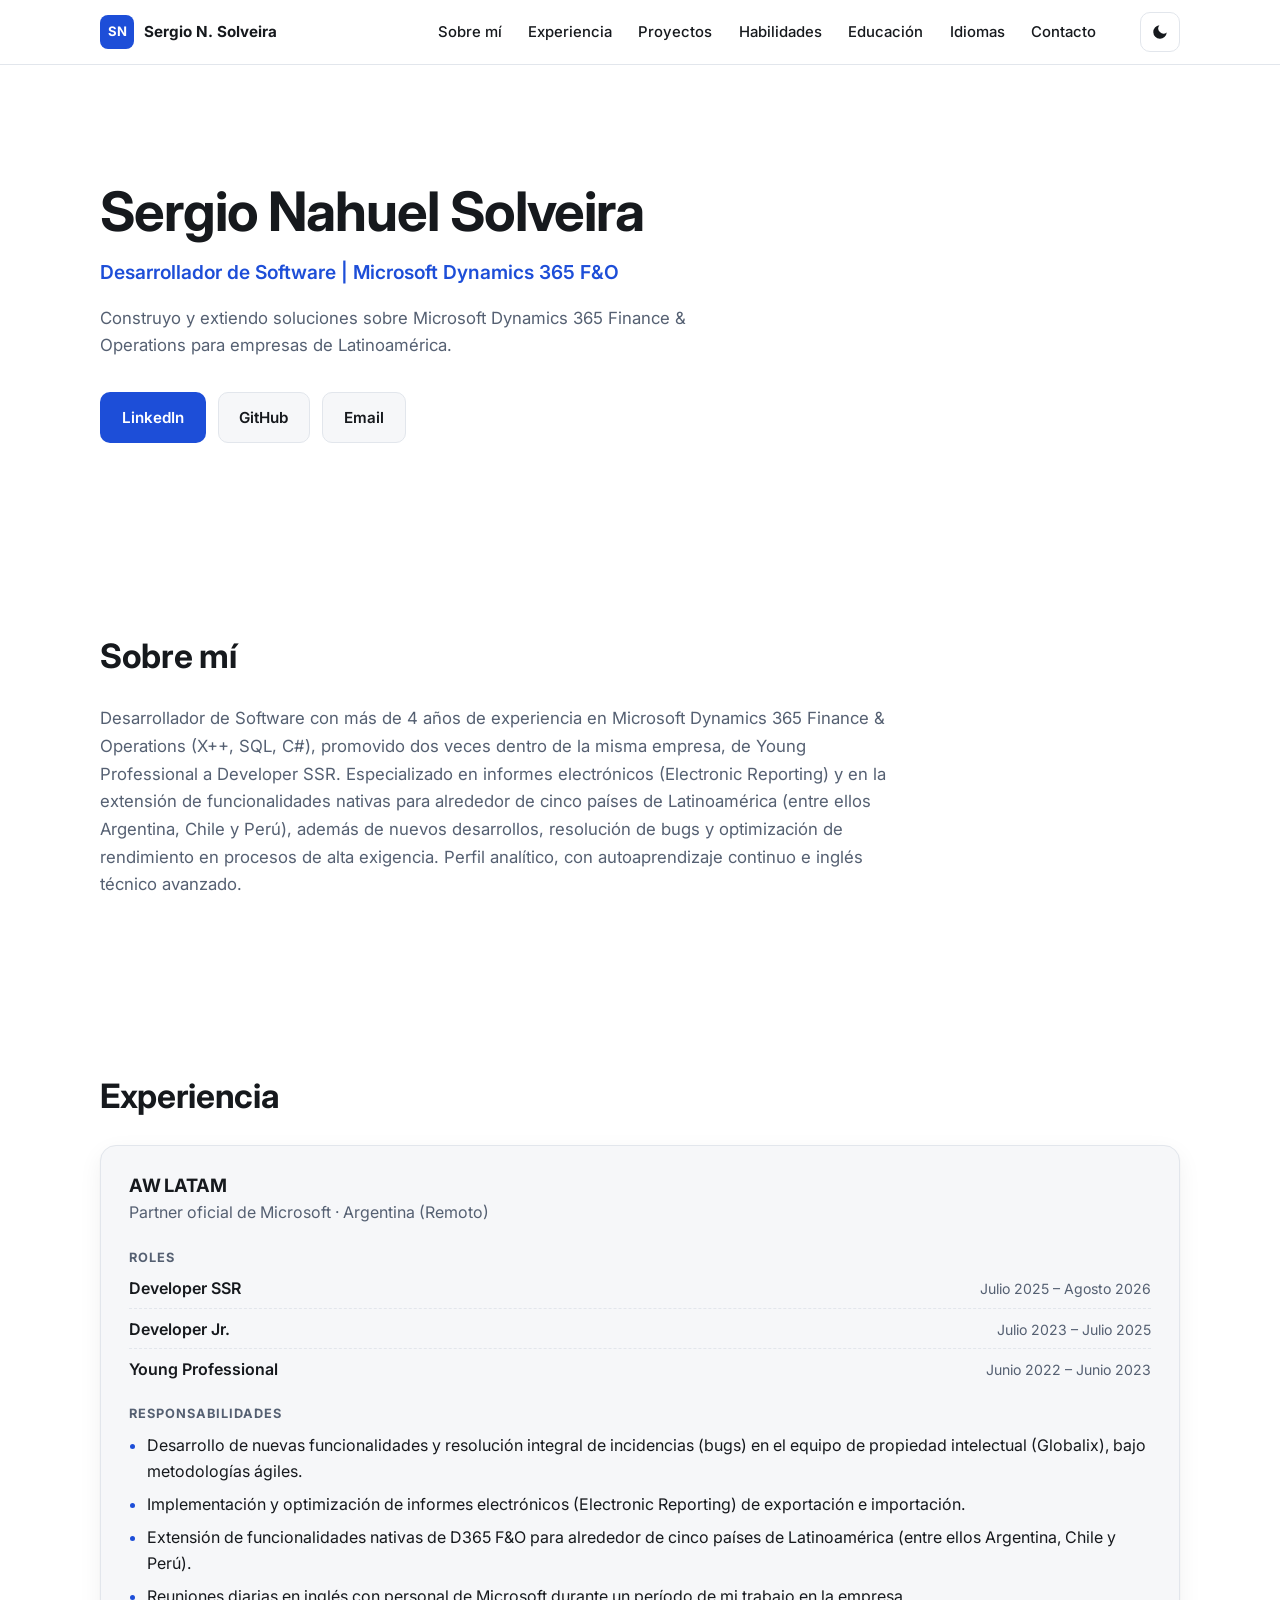
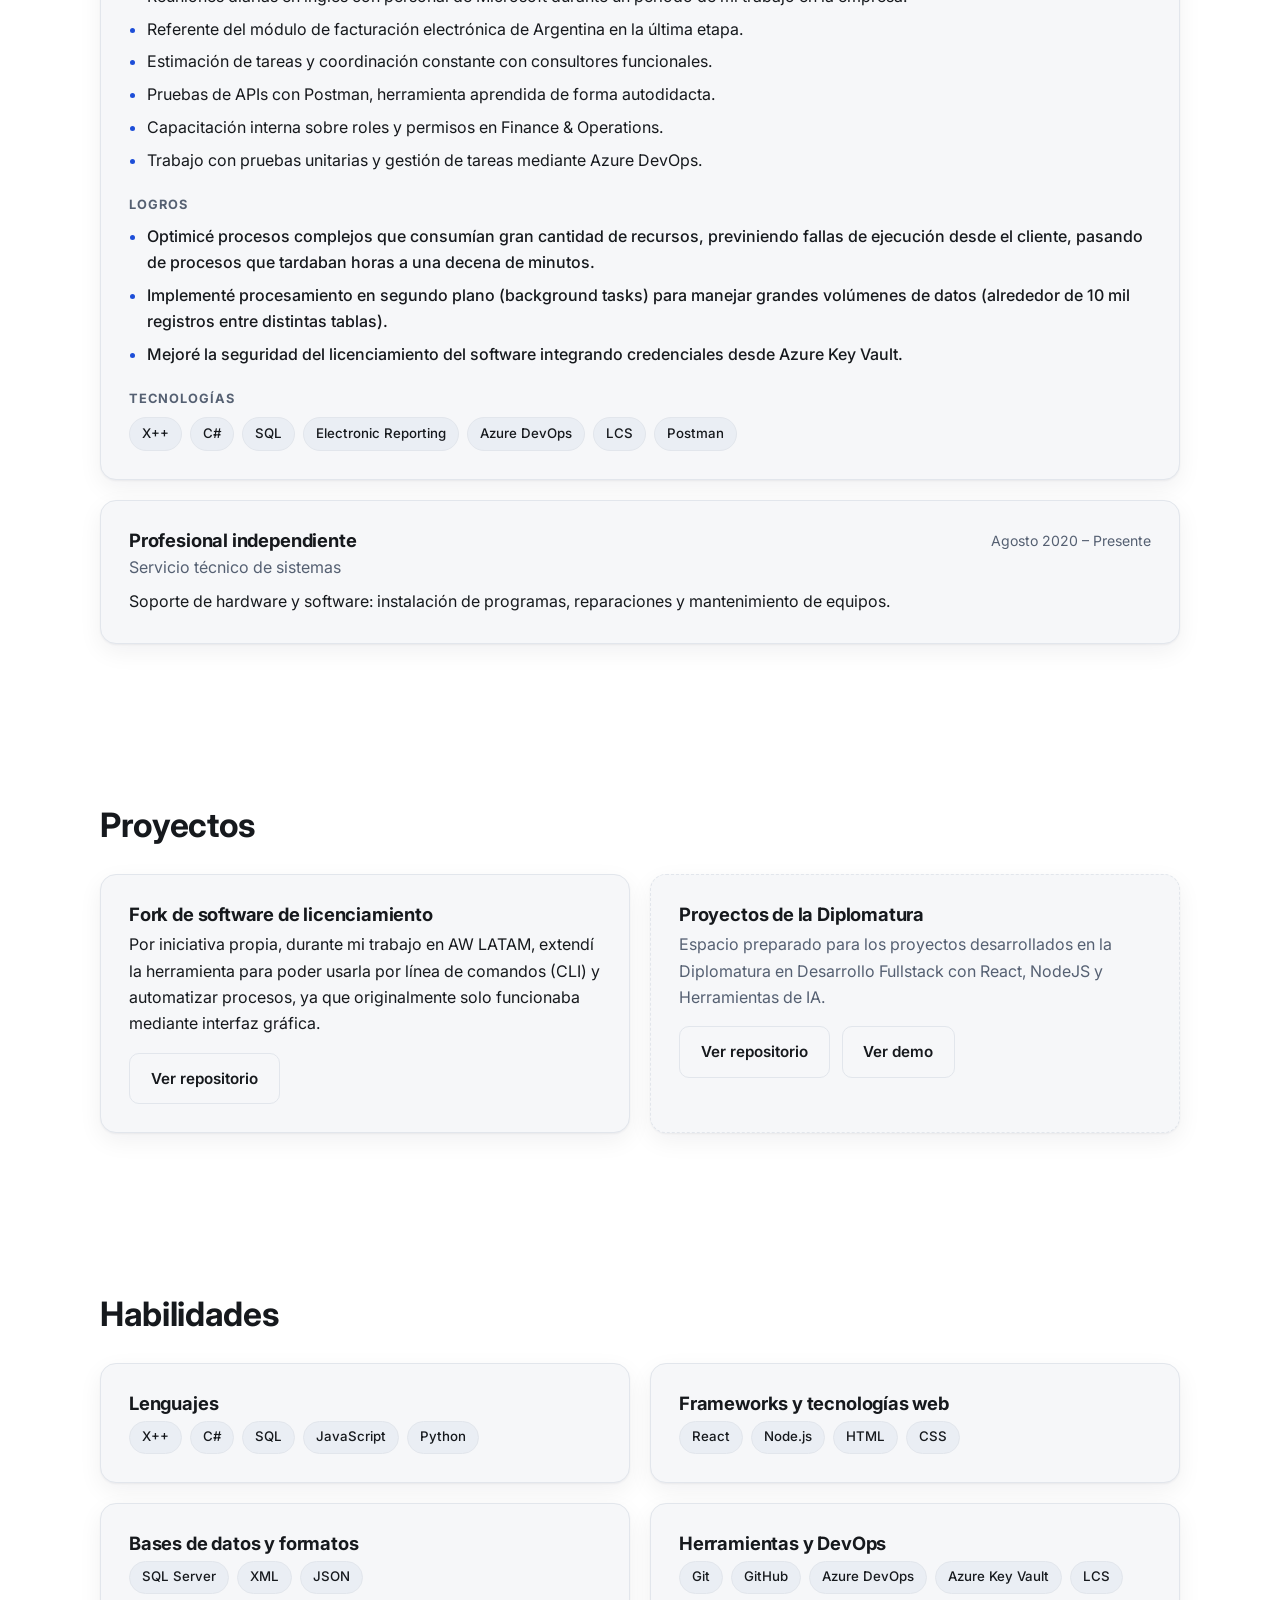
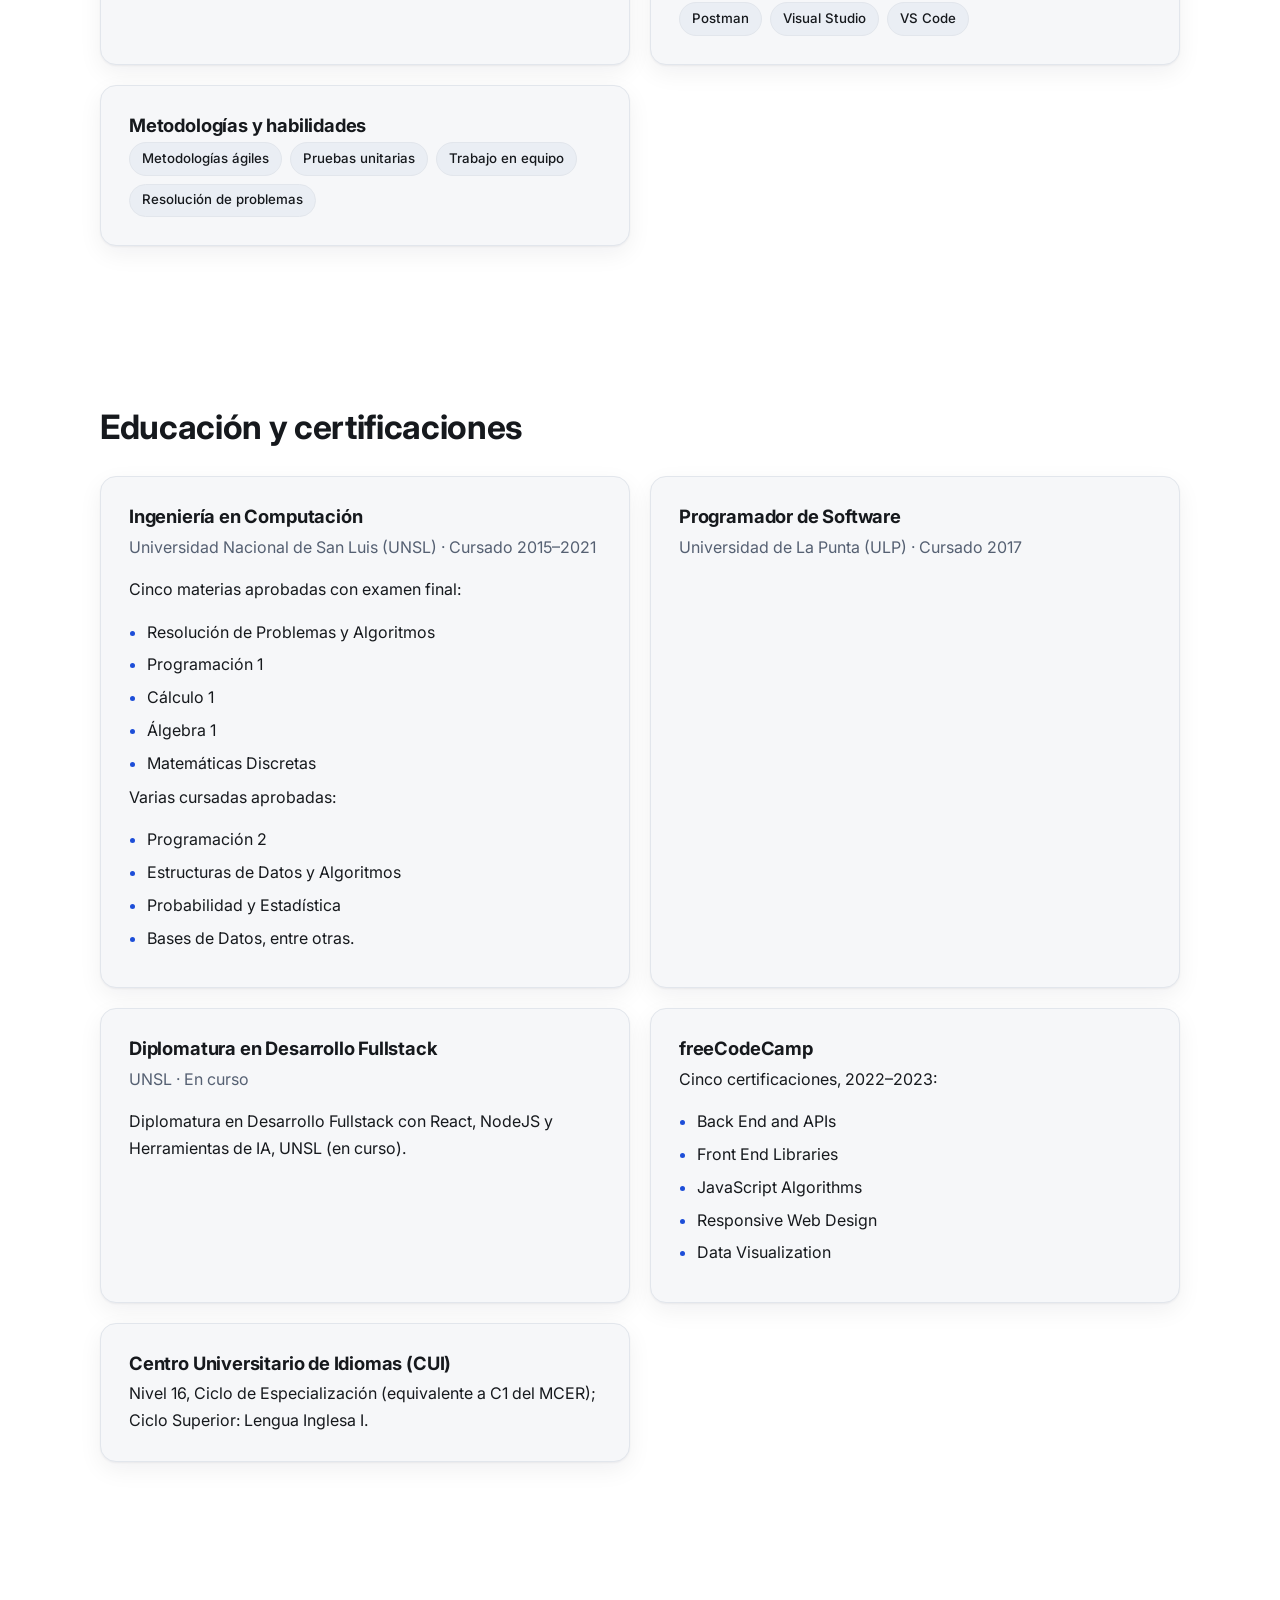
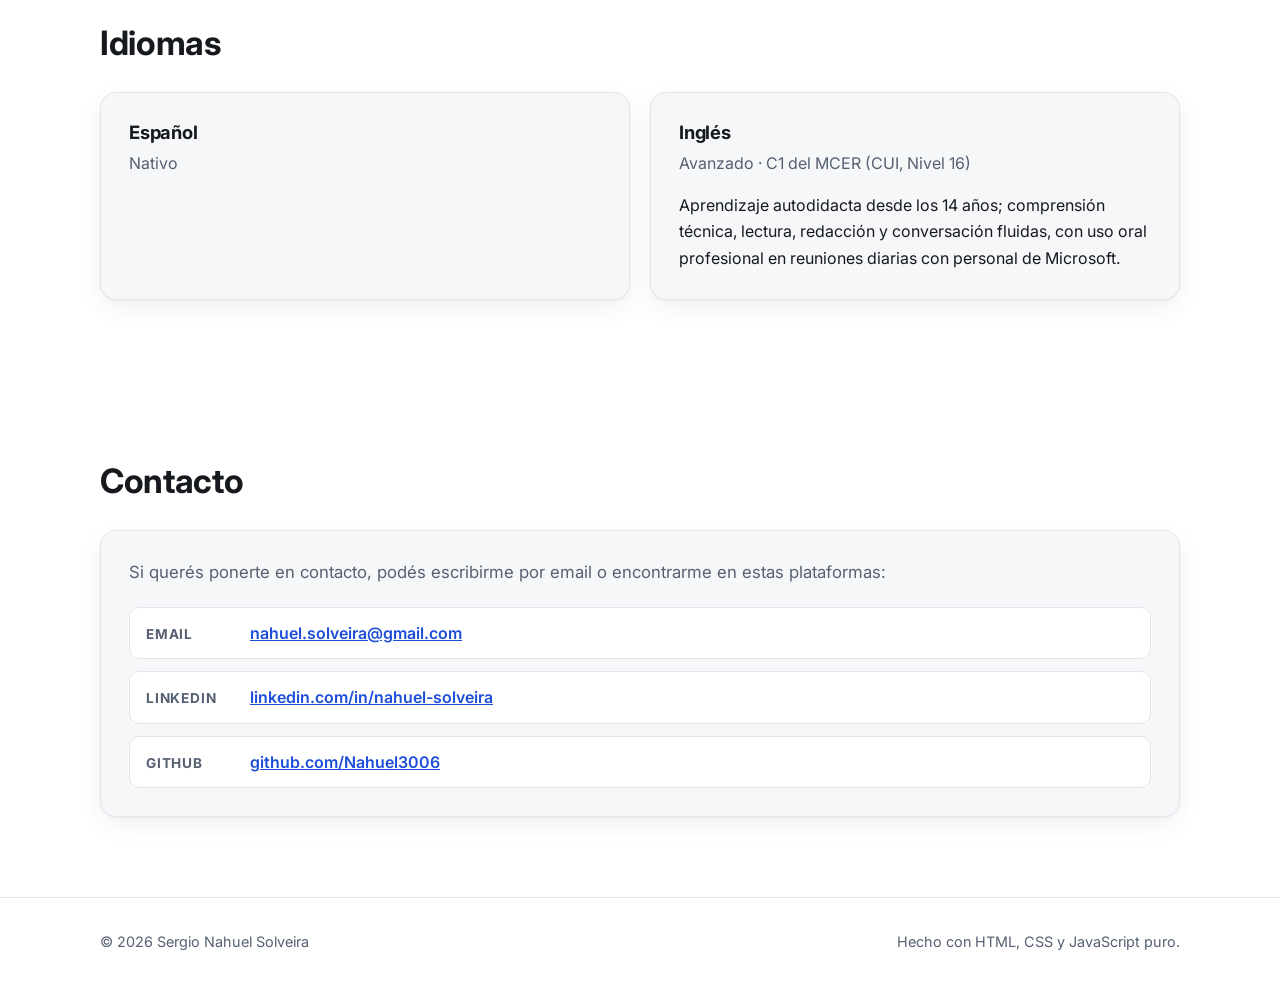
==== index.html @ 219dcafe "Primera versión de la página" ====
<!DOCTYPE html>
<html lang="es">
<head>
  <meta charset="UTF-8">
  <meta name="viewport" content="width=device-width, initial-scale=1.0">

  <title>Sergio Nahuel Solveira | Desarrollador de Software</title>
  <meta name="description" content="Portfolio de Sergio Nahuel Solveira, desarrollador de software con más de 4 años de experiencia en Microsoft Dynamics 365 Finance & Operations (X++, C#, SQL).">
  <meta name="author" content="Sergio Nahuel Solveira">
  <meta name="color-scheme" content="light dark">
  <meta name="theme-color" content="#ffffff">

  <!-- Open Graph -->
  <meta property="og:type" content="website">
  <meta property="og:locale" content="es_AR">
  <meta property="og:site_name" content="Sergio Nahuel Solveira">
  <meta property="og:title" content="Sergio Nahuel Solveira | Desarrollador de Software">
  <meta property="og:description" content="Desarrollador de Software | Microsoft Dynamics 365 F&O. Más de 4 años de experiencia en X++, C#, SQL y Electronic Reporting.">
  <meta property="og:url" content="https://nahuel3006.github.io/">
  <!-- COMPLETAR: og:image (imagen 1200x630) si se quiere preview en redes sociales -->

  <!-- Favicon (SVG inline, sin archivos extra) -->
  <link rel="icon" type="image/svg+xml" href="data:image/svg+xml,%3Csvg%20xmlns='http://www.w3.org/2000/svg'%20viewBox='0%200%2064%2064'%3E%3Crect%20width='64'%20height='64'%20rx='14'%20fill='%231d4ed8'/%3E%3Ctext%20x='32'%20y='43'%20font-family='Segoe%20UI,Arial,sans-serif'%20font-size='30'%20font-weight='700'%20fill='%23ffffff'%20text-anchor='middle'%3ESN%3C/text%3E%3C/svg%3E">

  <!-- Tipografía: Inter con fallback al sistema -->
  <link rel="preconnect" href="https://fonts.googleapis.com">
  <link rel="preconnect" href="https://fonts.gstatic.com" crossorigin>
  <link rel="stylesheet" href="https://fonts.googleapis.com/css2?family=Inter:wght@400;500;600;700&display=swap">

  <link rel="stylesheet" href="styles.css">

  <!-- Aplica la preferencia guardada antes del primer pintado (evita parpadeo) -->
  <script>
    (function () {
      try {
        var t = localStorage.getItem('theme');
        if (t === 'dark' || t === 'light') document.documentElement.dataset.theme = t;
      } catch (e) { /* almacenamiento no disponible */ }
    })();
  </script>
</head>
<body>
  <a class="skip-link" href="#contenido">Saltar al contenido</a>

  <header class="site-header">
    <div class="container nav-wrap">
      <a class="brand" href="#inicio">
        <span class="brand-mark" aria-hidden="true">SN</span>
        <span class="brand-name">Sergio N. Solveira</span>
      </a>

      <div class="nav-panel" id="site-nav">
        <nav aria-label="Navegación principal">
          <ul>
            <li><a href="#sobre-mi">Sobre mí</a></li>
            <li><a href="#experiencia">Experiencia</a></li>
            <li><a href="#proyectos">Proyectos</a></li>
            <li><a href="#habilidades">Habilidades</a></li>
            <li><a href="#educacion">Educación</a></li>
            <li><a href="#idiomas">Idiomas</a></li>
            <li><a href="#contacto">Contacto</a></li>
          </ul>
        </nav>
      </div>

      <div class="nav-controls">
        <button class="icon-btn" id="theme-toggle" type="button" aria-pressed="false" aria-label="Cambiar entre modo claro y oscuro">
          <svg class="icon icon-moon" xmlns="http://www.w3.org/2000/svg" width="18" height="18" viewBox="0 0 24 24" fill="currentColor" aria-hidden="true">
            <path d="M21 12.8A9 9 0 1 1 11.2 3a7 7 0 0 0 9.8 9.8z"/>
          </svg>
          <svg class="icon icon-sun" xmlns="http://www.w3.org/2000/svg" width="18" height="18" viewBox="0 0 24 24" fill="none" stroke="currentColor" stroke-width="2" stroke-linecap="round" aria-hidden="true">
            <circle cx="12" cy="12" r="4" fill="currentColor" stroke="none"/>
            <path d="M12 2v2M12 20v2M4.9 4.9l1.4 1.4M17.7 17.7l1.4 1.4M2 12h2M20 12h2M4.9 19.1l1.4-1.4M17.7 6.3l1.4-1.4"/>
          </svg>
        </button>
        <button class="icon-btn nav-toggle" id="nav-toggle" type="button" aria-expanded="false" aria-controls="site-nav" aria-label="Abrir menú de navegación">
          <span class="hamburger" aria-hidden="true"></span>
        </button>
      </div>
    </div>
  </header>

  <main id="contenido">

    <!-- 1. Hero -->
    <section class="hero" id="inicio" aria-labelledby="hero-title">
      <div class="container">
        <h1 id="hero-title">Sergio Nahuel Solveira</h1>
        <p class="subtitle">Desarrollador de Software | Microsoft Dynamics 365 F&amp;O</p>
        <!-- COMPLETAR: ajustar esta frase de presentación si se desea -->
        <p class="intro">Construyo y extiendo soluciones sobre Microsoft Dynamics 365 Finance &amp; Operations para empresas de Latinoamérica.</p>
        <div class="btn-row">
          <a class="btn btn-primary" href="https://www.linkedin.com/in/nahuel-solveira" target="_blank" rel="noopener">LinkedIn</a>
          <a class="btn btn-outline" href="https://github.com/Nahuel3006" target="_blank" rel="noopener">GitHub</a>
          <a class="btn btn-outline" href="mailto:nahuel.solveira@gmail.com">Email</a>
        </div>
      </div>
    </section>

    <!-- 2. Sobre mí -->
    <section id="sobre-mi" aria-labelledby="titulo-sobre-mi">
      <div class="container">
        <h2 class="section-title" id="titulo-sobre-mi">Sobre mí</h2>
        <p class="lead">
          Desarrollador de Software con más de 4 años de experiencia en Microsoft Dynamics 365 Finance &amp; Operations (X++, SQL, C#), promovido dos veces dentro de la misma empresa, de Young Professional a Developer SSR. Especializado en informes electrónicos (Electronic Reporting) y en la extensión de funcionalidades nativas para alrededor de cinco países de Latinoamérica (entre ellos Argentina, Chile y Perú), además de nuevos desarrollos, resolución de bugs y optimización de rendimiento en procesos de alta exigencia. Perfil analítico, con autoaprendizaje continuo e inglés técnico avanzado.
        </p>
      </div>
    </section>

    <!-- 3. Experiencia -->
    <section id="experiencia" aria-labelledby="titulo-experiencia">
      <div class="container">
        <h2 class="section-title" id="titulo-experiencia">Experiencia</h2>

        <article class="card">
          <header class="card-head">
            <div>
              <h3>AW LATAM</h3>
              <p class="muted">Partner oficial de Microsoft · Argentina (Remoto)</p>
            </div>
          </header>

          <h4 class="subhead">Roles</h4>
          <ul class="roles">
            <li><span class="role-name">Developer SSR</span><span class="role-date">Julio 2025 – Agosto 2026</span></li>
            <li><span class="role-name">Developer Jr.</span><span class="role-date">Julio 2023 – Julio 2025</span></li>
            <li><span class="role-name">Young Professional</span><span class="role-date">Junio 2022 – Junio 2023</span></li>
          </ul>

          <h4 class="subhead">Responsabilidades</h4>
          <ul class="list">
            <li>Desarrollo de nuevas funcionalidades y resolución integral de incidencias (bugs) en el equipo de propiedad intelectual (Globalix), bajo metodologías ágiles.</li>
            <li>Implementación y optimización de informes electrónicos (Electronic Reporting) de exportación e importación.</li>
            <li>Extensión de funcionalidades nativas de D365 F&amp;O para alrededor de cinco países de Latinoamérica (entre ellos Argentina, Chile y Perú).</li>
            <li>Reuniones diarias en inglés con personal de Microsoft durante un período de mi trabajo en la empresa.</li>
            <li>Referente del módulo de facturación electrónica de Argentina en la última etapa.</li>
            <li>Estimación de tareas y coordinación constante con consultores funcionales.</li>
            <li>Pruebas de APIs con Postman, herramienta aprendida de forma autodidacta.</li>
            <li>Capacitación interna sobre roles y permisos en Finance &amp; Operations.</li>
            <li>Trabajo con pruebas unitarias y gestión de tareas mediante Azure DevOps.</li>
          </ul>

          <h4 class="subhead">Logros</h4>
          <ul class="list highlights">
            <li>Optimicé procesos complejos que consumían gran cantidad de recursos, previniendo fallas de ejecución desde el cliente, pasando de procesos que tardaban horas a una decena de minutos.</li>
            <li>Implementé procesamiento en segundo plano (background tasks) para manejar grandes volúmenes de datos (alrededor de 10 mil registros entre distintas tablas).</li>
            <li>Mejoré la seguridad del licenciamiento del software integrando credenciales desde Azure Key Vault.</li>
          </ul>

          <h4 class="subhead">Tecnologías</h4>
          <ul class="chips">
            <li class="chip">X++</li>
            <li class="chip">C#</li>
            <li class="chip">SQL</li>
            <li class="chip">Electronic Reporting</li>
            <li class="chip">Azure DevOps</li>
            <li class="chip">LCS</li>
            <li class="chip">Postman</li>
          </ul>
        </article>

        <article class="card">
          <header class="card-head">
            <div>
              <h3>Profesional independiente</h3>
              <p class="muted">Servicio técnico de sistemas</p>
            </div>
            <span class="role-date">Agosto 2020 – Presente</span>
          </header>
          <p>Soporte de hardware y software: instalación de programas, reparaciones y mantenimiento de equipos.</p>
        </article>
      </div>
    </section>

    <!-- 4. Proyectos -->
    <section id="proyectos" aria-labelledby="titulo-proyectos">
      <div class="container">
        <h2 class="section-title" id="titulo-proyectos">Proyectos</h2>

        <div class="grid grid-2">
          <article class="card">
            <h3>Fork de software de licenciamiento</h3>
            <p>Por iniciativa propia, durante mi trabajo en AW LATAM, extendí la herramienta para poder usarla por línea de comandos (CLI) y automatizar procesos, ya que originalmente solo funcionaba mediante interfaz gráfica.</p>
            <!-- COMPLETAR: tecnologías del proyecto -->
            <!-- COMPLETAR: reemplazar href="#" por la URL del repositorio -->
            <div class="btn-row">
              <a class="btn btn-outline" href="#" target="_blank" rel="noopener">Ver repositorio</a>
            </div>
          </article>

          <!-- COMPLETAR: duplicar esta tarjeta por cada proyecto de la Diplomatura
               (título, descripción, tecnologías, enlace al repositorio y enlace a la demo) -->
          <article class="card card-pending">
            <h3>Proyectos de la Diplomatura</h3>
            <p class="muted">Espacio preparado para los proyectos desarrollados en la Diplomatura en Desarrollo Fullstack con React, NodeJS y Herramientas de IA.</p>
            <!-- COMPLETAR: tecnologías del proyecto -->
            <!-- COMPLETAR: enlaces a repositorio y demo -->
            <div class="btn-row">
              <a class="btn btn-outline" href="#">Ver repositorio</a>
              <a class="btn btn-outline" href="#">Ver demo</a>
            </div>
          </article>
        </div>
      </div>
    </section>

    <!-- 5. Habilidades -->
    <section id="habilidades" aria-labelledby="titulo-habilidades">
      <div class="container">
        <h2 class="section-title" id="titulo-habilidades">Habilidades</h2>

        <div class="grid grid-2">
          <article class="card">
            <h3>Lenguajes</h3>
            <ul class="chips">
              <li class="chip">X++</li>
              <li class="chip">C#</li>
              <li class="chip">SQL</li>
              <li class="chip">JavaScript</li>
              <li class="chip">Python</li>
            </ul>
          </article>

          <article class="card">
            <h3>Frameworks y tecnologías web</h3>
            <ul class="chips">
              <li class="chip">React</li>
              <li class="chip">Node.js</li>
              <li class="chip">HTML</li>
              <li class="chip">CSS</li>
            </ul>
          </article>

          <article class="card">
            <h3>Bases de datos y formatos</h3>
            <ul class="chips">
              <li class="chip">SQL Server</li>
              <li class="chip">XML</li>
              <li class="chip">JSON</li>
            </ul>
          </article>

          <article class="card">
            <h3>Herramientas y DevOps</h3>
            <ul class="chips">
              <li class="chip">Git</li>
              <li class="chip">GitHub</li>
              <li class="chip">Azure DevOps</li>
              <li class="chip">Azure Key Vault</li>
              <li class="chip">LCS</li>
              <li class="chip">Postman</li>
              <li class="chip">Visual Studio</li>
              <li class="chip">VS Code</li>
            </ul>
          </article>

          <article class="card">
            <h3>Metodologías y habilidades</h3>
            <ul class="chips">
              <li class="chip">Metodologías ágiles</li>
              <li class="chip">Pruebas unitarias</li>
              <li class="chip">Trabajo en equipo</li>
              <li class="chip">Resolución de problemas</li>
            </ul>
          </article>
        </div>
      </div>
    </section>

    <!-- 6. Educación y certificaciones -->
    <section id="educacion" aria-labelledby="titulo-educacion">
      <div class="container">
        <h2 class="section-title" id="titulo-educacion">Educación y certificaciones</h2>

        <div class="grid grid-2">
          <article class="card">
            <h3>Ingeniería en Computación</h3>
            <p class="muted">Universidad Nacional de San Luis (UNSL) · Cursado 2015–2021</p>
            <p>Cinco materias aprobadas con examen final:</p>
            <ul class="list">
              <li>Resolución de Problemas y Algoritmos</li>
              <li>Programación 1</li>
              <li>Cálculo 1</li>
              <li>Álgebra 1</li>
              <li>Matemáticas Discretas</li>
            </ul>
            <p>Varias cursadas aprobadas:</p>
            <ul class="list">
              <li>Programación 2</li>
              <li>Estructuras de Datos y Algoritmos</li>
              <li>Probabilidad y Estadística</li>
              <li>Bases de Datos, entre otras.</li>
            </ul>
          </article>

          <article class="card">
            <h3>Programador de Software</h3>
            <p class="muted">Universidad de La Punta (ULP) · Cursado 2017</p>
          </article>

          <article class="card">
            <h3>Diplomatura en Desarrollo Fullstack</h3>
            <p class="muted">UNSL · En curso</p>
            <p>Diplomatura en Desarrollo Fullstack con React, NodeJS y Herramientas de IA, UNSL (en curso).</p>
          </article>

          <article class="card">
            <h3>freeCodeCamp</h3>
            <p>Cinco certificaciones, 2022–2023:</p>
            <ul class="list">
              <li>Back End and APIs</li>
              <li>Front End Libraries</li>
              <li>JavaScript Algorithms</li>
              <li>Responsive Web Design</li>
              <li>Data Visualization</li>
            </ul>
          </article>

          <article class="card">
            <h3>Centro Universitario de Idiomas (CUI)</h3>
            <p>Nivel 16, Ciclo de Especialización (equivalente a C1 del MCER); Ciclo Superior: Lengua Inglesa I.</p>
          </article>
        </div>
      </div>
    </section>

    <!-- 7. Idiomas -->
    <section id="idiomas" aria-labelledby="titulo-idiomas">
      <div class="container">
        <h2 class="section-title" id="titulo-idiomas">Idiomas</h2>

        <div class="grid grid-2">
          <article class="card">
            <h3>Español</h3>
            <p class="muted">Nativo</p>
          </article>

          <article class="card">
            <h3>Inglés</h3>
            <p class="muted">Avanzado · C1 del MCER (CUI, Nivel 16)</p>
            <p>Aprendizaje autodidacta desde los 14 años; comprensión técnica, lectura, redacción y conversación fluidas, con uso oral profesional en reuniones diarias con personal de Microsoft.</p>
          </article>
        </div>
      </div>
    </section>

    <!-- 8. Contacto -->
    <section id="contacto" aria-labelledby="titulo-contacto">
      <div class="container">
        <h2 class="section-title" id="titulo-contacto">Contacto</h2>

        <article class="card contact-card">
          <p class="lead">Si querés ponerte en contacto, podés escribirme por email o encontrarme en estas plataformas:</p>
          <ul class="contact-list">
            <li>
              <span class="contact-label">Email</span>
              <a href="mailto:nahuel.solveira@gmail.com">nahuel.solveira@gmail.com</a>
            </li>
            <li>
              <span class="contact-label">LinkedIn</span>
              <a href="https://www.linkedin.com/in/nahuel-solveira" target="_blank" rel="noopener">linkedin.com/in/nahuel-solveira</a>
            </li>
            <li>
              <span class="contact-label">GitHub</span>
              <a href="https://github.com/Nahuel3006" target="_blank" rel="noopener">github.com/Nahuel3006</a>
            </li>
          </ul>
        </article>
      </div>
    </section>
  </main>

  <footer class="site-footer">
    <div class="container footer-wrap">
      <p>© <span id="anio">2026</span> Sergio Nahuel Solveira</p>
      <p class="muted">Hecho con HTML, CSS y JavaScript puro.</p>
    </div>
  </footer>

  <script src="script.js"></script>
</body>
</html>
---- styles.css ----
/* =========================================================
   Portfolio – Sergio Nahuel Solveira
   Mobile-first, modo claro/oscuro, sin dependencias externas
   de CSS (la única excepción es la hoja de estilos de Inter).
   ========================================================= */

/* ---------- Variables: tema claro ---------- */
:root {
  color-scheme: light;
  --bg: #ffffff;
  --surface: #f6f7f9;
  --surface-2: #eaeef4;
  --text: #16191d;
  --text-muted: #556072;
  --border: #e2e6ec;
  --accent: #1d4ed8;
  --accent-hover: #1e40af;
  --accent-contrast: #ffffff;
  --shadow: 0 1px 2px rgba(16, 24, 40, 0.05), 0 8px 24px rgba(16, 24, 40, 0.06);
}

/* ---------- Variables: tema oscuro (automático) ---------- */
@media (prefers-color-scheme: dark) {
  :root:not([data-theme="light"]) {
    color-scheme: dark;
    --bg: #0f1216;
    --surface: #171b21;
    --surface-2: #1f252e;
    --text: #e9ecf1;
    --text-muted: #a4adbb;
    --border: #272d36;
    --accent: #7aa2ff;
    --accent-hover: #9bb8ff;
    --accent-contrast: #0f1216;
    --shadow: 0 1px 2px rgba(0, 0, 0, 0.4), 0 8px 24px rgba(0, 0, 0, 0.35);
  }
}

/* ---------- Variables: tema oscuro (override manual) ---------- */
:root[data-theme="dark"] {
  color-scheme: dark;
  --bg: #0f1216;
  --surface: #171b21;
  --surface-2: #1f252e;
  --text: #e9ecf1;
  --text-muted: #a4adbb;
  --border: #272d36;
  --accent: #7aa2ff;
  --accent-hover: #9bb8ff;
  --accent-contrast: #0f1216;
  --shadow: 0 1px 2px rgba(0, 0, 0, 0.4), 0 8px 24px rgba(0, 0, 0, 0.35);
}

/* ---------- Base ---------- */
*,
*::before,
*::after {
  box-sizing: border-box;
}

html {
  scroll-behavior: smooth;
}

body {
  margin: 0;
  font-family: "Inter", system-ui, -apple-system, "Segoe UI", Roboto, Helvetica, Arial, sans-serif;
  font-size: 1rem;
  line-height: 1.65;
  background-color: var(--bg);
  color: var(--text);
  -webkit-font-smoothing: antialiased;
}

h1, h2, h3, h4 {
  line-height: 1.25;
  letter-spacing: -0.01em;
}

p {
  margin: 0 0 1rem;
}

a {
  color: var(--accent);
}

:focus-visible {
  outline: 3px solid var(--accent);
  outline-offset: 3px;
  border-radius: 4px;
}

.container {
  width: min(100% - 2.5rem, 1080px);
  margin-inline: auto;
}

.skip-link {
  position: absolute;
  left: -9999px;
  top: 0;
  z-index: 100;
  padding: 0.75rem 1.25rem;
  background: var(--accent);
  color: var(--accent-contrast);
  font-weight: 600;
  text-decoration: none;
  border-radius: 0 0 8px 0;
}

.skip-link:focus {
  left: 0;
}

.muted {
  color: var(--text-muted);
}

.lead {
  color: var(--text-muted);
  max-width: 72ch;
  font-size: 1.05rem;
}

/* ---------- Header y navegación ---------- */
.site-header {
  position: sticky;
  top: 0;
  z-index: 50;
  background-color: var(--bg);
  border-bottom: 1px solid var(--border);
}

.nav-wrap {
  position: relative;
  display: flex;
  align-items: center;
  gap: 1rem;
  min-height: 64px;
}

.brand {
  display: inline-flex;
  align-items: center;
  gap: 0.6rem;
  font-weight: 700;
  color: var(--text);
  text-decoration: none;
}

.brand-mark {
  display: grid;
  place-items: center;
  width: 34px;
  height: 34px;
  border-radius: 8px;
  background-color: var(--accent);
  color: var(--accent-contrast);
  font-size: 0.82rem;
  font-weight: 700;
}

.brand-name {
  font-size: 0.95rem;
}

.nav-controls {
  margin-left: auto;
  display: flex;
  align-items: center;
  gap: 0.5rem;
}

.icon-btn {
  display: grid;
  place-items: center;
  width: 40px;
  height: 40px;
  padding: 0;
  background: transparent;
  border: 1px solid var(--border);
  border-radius: 10px;
  color: var(--text);
  cursor: pointer;
}

.icon-btn:hover {
  border-color: var(--accent);
  color: var(--accent);
}

/* Panel de navegación (menú móvil) */
.nav-panel {
  position: absolute;
  top: 100%;
  left: -1.25rem;
  right: -1.25rem;
  display: none;
  background-color: var(--bg);
  border-bottom: 1px solid var(--border);
  box-shadow: var(--shadow);
}

.nav-wrap.is-open .nav-panel {
  display: block;
}

.nav-panel ul {
  list-style: none;
  margin: 0;
  padding: 0.5rem 1.25rem 1rem;
  display: grid;
  gap: 0.15rem;
}

.nav-panel a {
  display: block;
  padding: 0.7rem 0.75rem;
  border-radius: 8px;
  color: var(--text);
  text-decoration: none;
  font-weight: 500;
}

.nav-panel a:hover {
  background-color: var(--surface);
  color: var(--accent);
}

.nav-panel a[aria-current="true"] {
  color: var(--accent);
  font-weight: 600;
}

/* Icono hamburguesa */
.hamburger {
  position: relative;
  display: block;
  width: 18px;
  height: 2px;
  background-color: currentColor;
  border-radius: 2px;
  transition: background-color 0.2s ease;
}

.hamburger::before,
.hamburger::after {
  content: "";
  position: absolute;
  left: 0;
  width: 18px;
  height: 2px;
  background-color: currentColor;
  border-radius: 2px;
  transition: transform 0.2s ease;
}

.hamburger::before { top: -6px; }
.hamburger::after { top: 6px; }

.nav-wrap.is-open .hamburger {
  background-color: transparent;
}

.nav-wrap.is-open .hamburger::before {
  transform: translateY(6px) rotate(45deg);
}

.nav-wrap.is-open .hamburger::after {
  transform: translateY(-6px) rotate(-45deg);
}

/* Iconos de tema: luna para pasar a oscuro, sol para pasar a claro */
.icon-sun { display: none; }
:root[data-theme="dark"] .icon-moon { display: none; }
:root[data-theme="dark"] .icon-sun { display: block; }

/* Sin elección manual: seguir el icono al esquema del sistema */
@media (prefers-color-scheme: dark) {
  :root:not([data-theme="light"]) .icon-moon { display: none; }
  :root:not([data-theme="light"]) .icon-sun { display: block; }
}

/* Escritorio */
@media (min-width: 860px) {
  .nav-toggle { display: none; }

  .nav-panel {
    position: static;
    display: block;
    margin-left: auto;
    background: transparent;
    border: 0;
    box-shadow: none;
  }

  .nav-panel ul {
    display: flex;
    gap: 0.15rem;
    padding: 0;
  }

  .nav-panel a {
    padding: 0.5rem 0.75rem;
    font-size: 0.93rem;
  }

  .nav-controls {
    margin-left: 1rem;
  }
}

/* ---------- Secciones ---------- */
section {
  padding-block: clamp(3rem, 8vw, 5rem);
  scroll-margin-top: 4.5rem;
}

.section-title {
  margin: 0 0 1.75rem;
  font-size: clamp(1.6rem, 4vw, 2.1rem);
}

/* ---------- Hero ---------- */
.hero {
  padding-block: clamp(4rem, 12vw, 7rem);
}

.hero h1 {
  margin: 0 0 0.75rem;
  font-size: clamp(2.1rem, 6vw, 3.4rem);
  letter-spacing: -0.02em;
}

.hero .subtitle {
  margin: 0 0 1rem;
  font-size: clamp(1rem, 2.5vw, 1.2rem);
  font-weight: 600;
  color: var(--accent);
}

.hero .intro {
  max-width: 60ch;
  margin-bottom: 2rem;
  font-size: 1.05rem;
  color: var(--text-muted);
}

/* ---------- Botones ---------- */
.btn-row {
  display: flex;
  flex-wrap: wrap;
  gap: 0.75rem;
}

.btn {
  display: inline-flex;
  align-items: center;
  gap: 0.5rem;
  padding: 0.75rem 1.3rem;
  border: 1px solid transparent;
  border-radius: 10px;
  font-size: 0.95rem;
  font-weight: 600;
  text-decoration: none;
  transition: background-color 0.15s ease, border-color 0.15s ease, color 0.15s ease;
}

.btn-primary {
  background-color: var(--accent);
  color: var(--accent-contrast);
}

.btn-primary:hover {
  background-color: var(--accent-hover);
}

.btn-outline {
  background-color: var(--surface);
  border-color: var(--border);
  color: var(--text);
}

.btn-outline:hover {
  border-color: var(--accent);
  color: var(--accent);
}

/* ---------- Tarjetas y grids ---------- */
.card {
  background-color: var(--surface);
  border: 1px solid var(--border);
  border-radius: 16px;
  padding: clamp(1.25rem, 3vw, 1.75rem);
  box-shadow: var(--shadow);
}

.card + .card {
  margin-top: 1.25rem;
}

.card h3 {
  margin: 0 0 0.35rem;
  font-size: 1.15rem;
}

.card p:last-child {
  margin-bottom: 0;
}

.card-pending {
  border-style: dashed;
}

.card-head {
  display: flex;
  justify-content: space-between;
  align-items: flex-start;
  gap: 1rem;
  flex-wrap: wrap;
  margin-bottom: 0.5rem;
}

.card-head h3 {
  margin: 0;
}

.card-head p {
  margin: 0.15rem 0 0;
}

.grid {
  display: grid;
  gap: 1.25rem;
}

.grid .card + .card {
  margin-top: 0;
}

@media (min-width: 720px) {
  .grid-2 {
    grid-template-columns: repeat(2, 1fr);
  }
}

/* ---------- Experiencia ---------- */
.subhead {
  margin: 1.5rem 0 0.6rem;
  font-size: 0.8rem;
  font-weight: 700;
  text-transform: uppercase;
  letter-spacing: 0.08em;
  color: var(--text-muted);
}

.roles {
  list-style: none;
  margin: 0;
  padding: 0;
  display: grid;
  gap: 0.4rem;
}

.roles li {
  display: flex;
  justify-content: space-between;
  align-items: baseline;
  gap: 1rem;
  flex-wrap: wrap;
  padding-bottom: 0.4rem;
  border-bottom: 1px dashed var(--border);
}

.roles li:last-child {
  border-bottom: 0;
  padding-bottom: 0;
}

.role-name {
  font-weight: 600;
}

.role-date {
  font-size: 0.88rem;
  color: var(--text-muted);
  white-space: nowrap;
}

.list {
  margin: 0 0 0.5rem;
  padding-left: 1.15rem;
}

.list li {
  margin-bottom: 0.4rem;
}

.list li::marker {
  color: var(--accent);
}

.highlights li {
  font-weight: 500;
}

/* ---------- Chips (tecnologías / habilidades) ---------- */
.chips {
  list-style: none;
  display: flex;
  flex-wrap: wrap;
  gap: 0.5rem;
  margin: 0;
  padding: 0;
}

.chip {
  padding: 0.3rem 0.75rem;
  background-color: var(--surface-2);
  border: 1px solid var(--border);
  border-radius: 999px;
  font-size: 0.83rem;
  font-weight: 500;
}

/* ---------- Contacto ---------- */
.contact-card .lead {
  margin-bottom: 1.25rem;
}

.contact-list {
  list-style: none;
  margin: 0;
  padding: 0;
  display: grid;
  gap: 0.75rem;
}

.contact-list li {
  display: flex;
  flex-wrap: wrap;
  align-items: baseline;
  gap: 0.35rem 1rem;
  padding: 0.75rem 1rem;
  background-color: var(--bg);
  border: 1px solid var(--border);
  border-radius: 10px;
}

.contact-label {
  min-width: 5.5rem;
  font-size: 0.85rem;
  font-weight: 700;
  text-transform: uppercase;
  letter-spacing: 0.06em;
  color: var(--text-muted);
}

.contact-list a {
  font-weight: 600;
  overflow-wrap: anywhere;
}

/* ---------- Footer ---------- */
.site-footer {
  border-top: 1px solid var(--border);
  padding-block: 2rem;
}

.footer-wrap {
  display: flex;
  justify-content: space-between;
  flex-wrap: wrap;
  gap: 0.5rem 1.5rem;
}

.footer-wrap p {
  margin: 0;
  font-size: 0.9rem;
  color: var(--text-muted);
}

/* ---------- Movimiento reducido ---------- */
@media (prefers-reduced-motion: reduce) {
  html {
    scroll-behavior: auto;
  }

  *,
  *::before,
  *::after {
    transition-duration: 0.01ms !important;
    animation-duration: 0.01ms !important;
  }
}
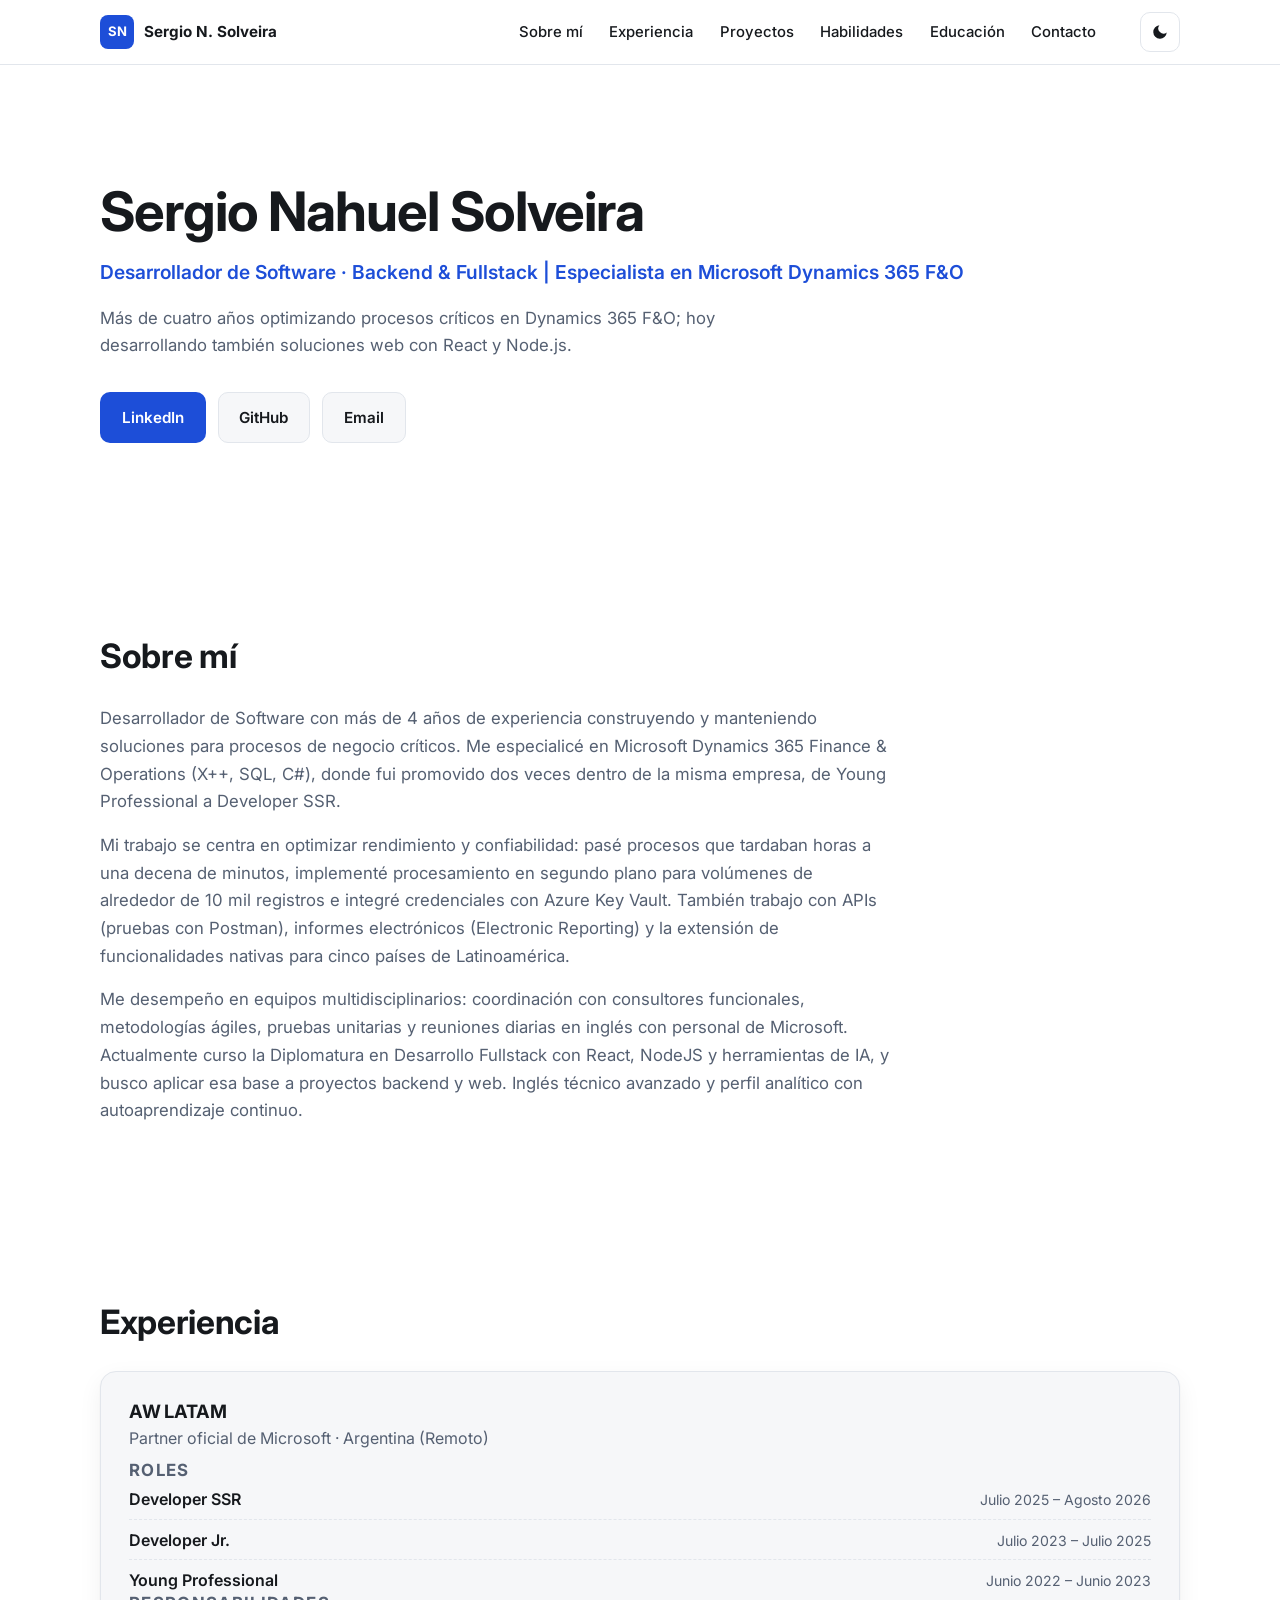
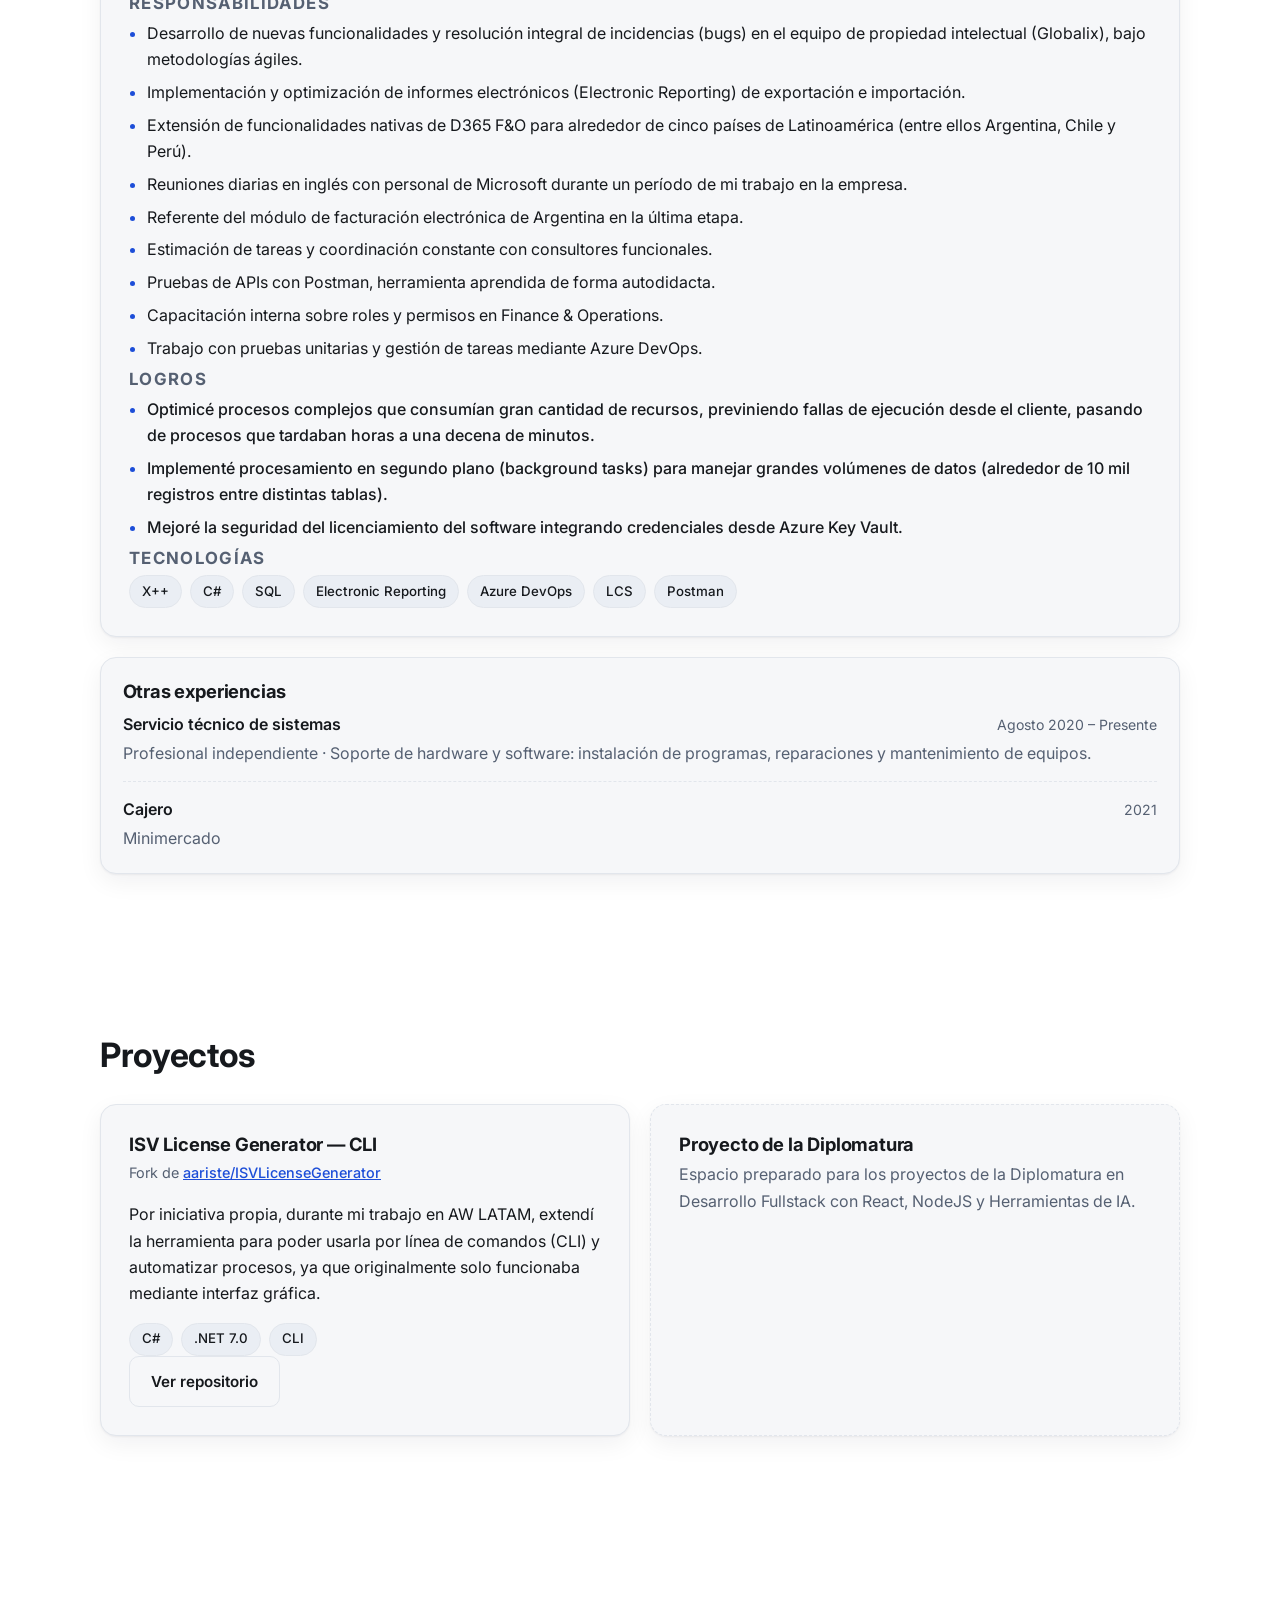
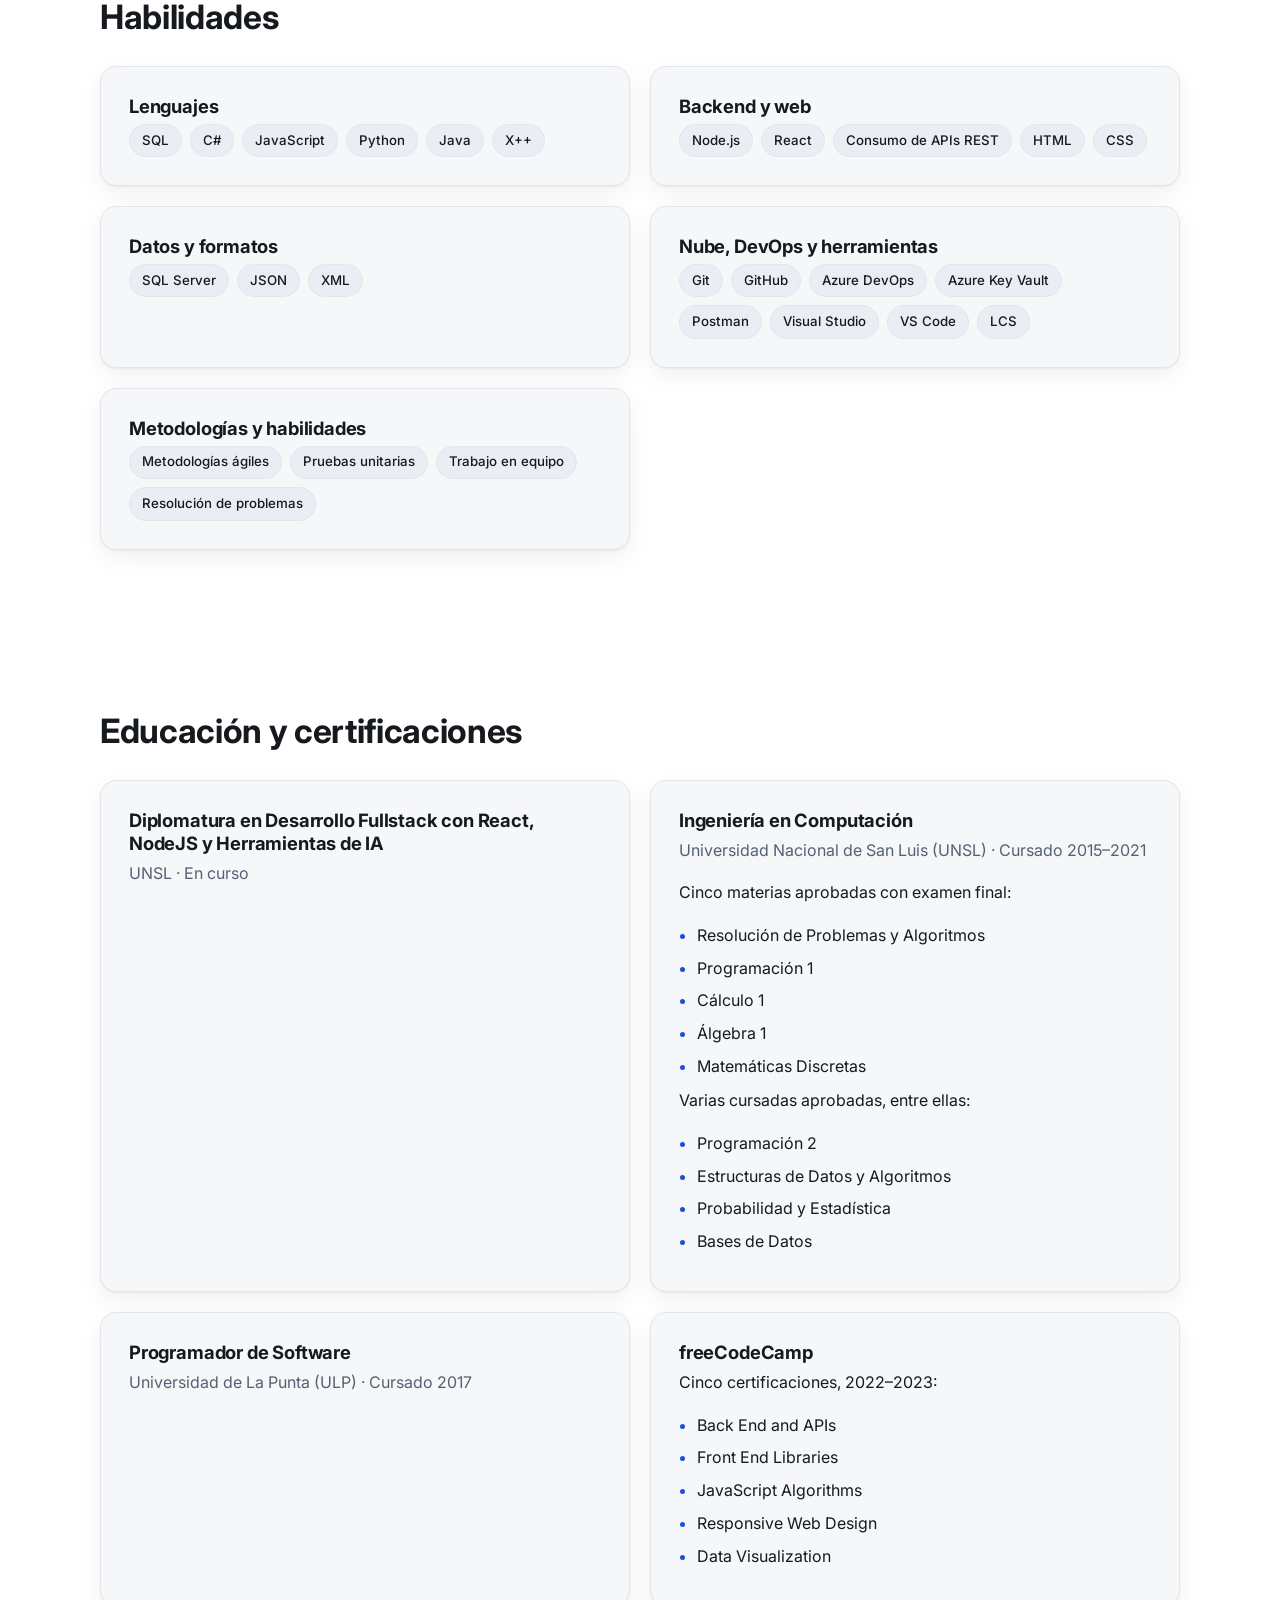
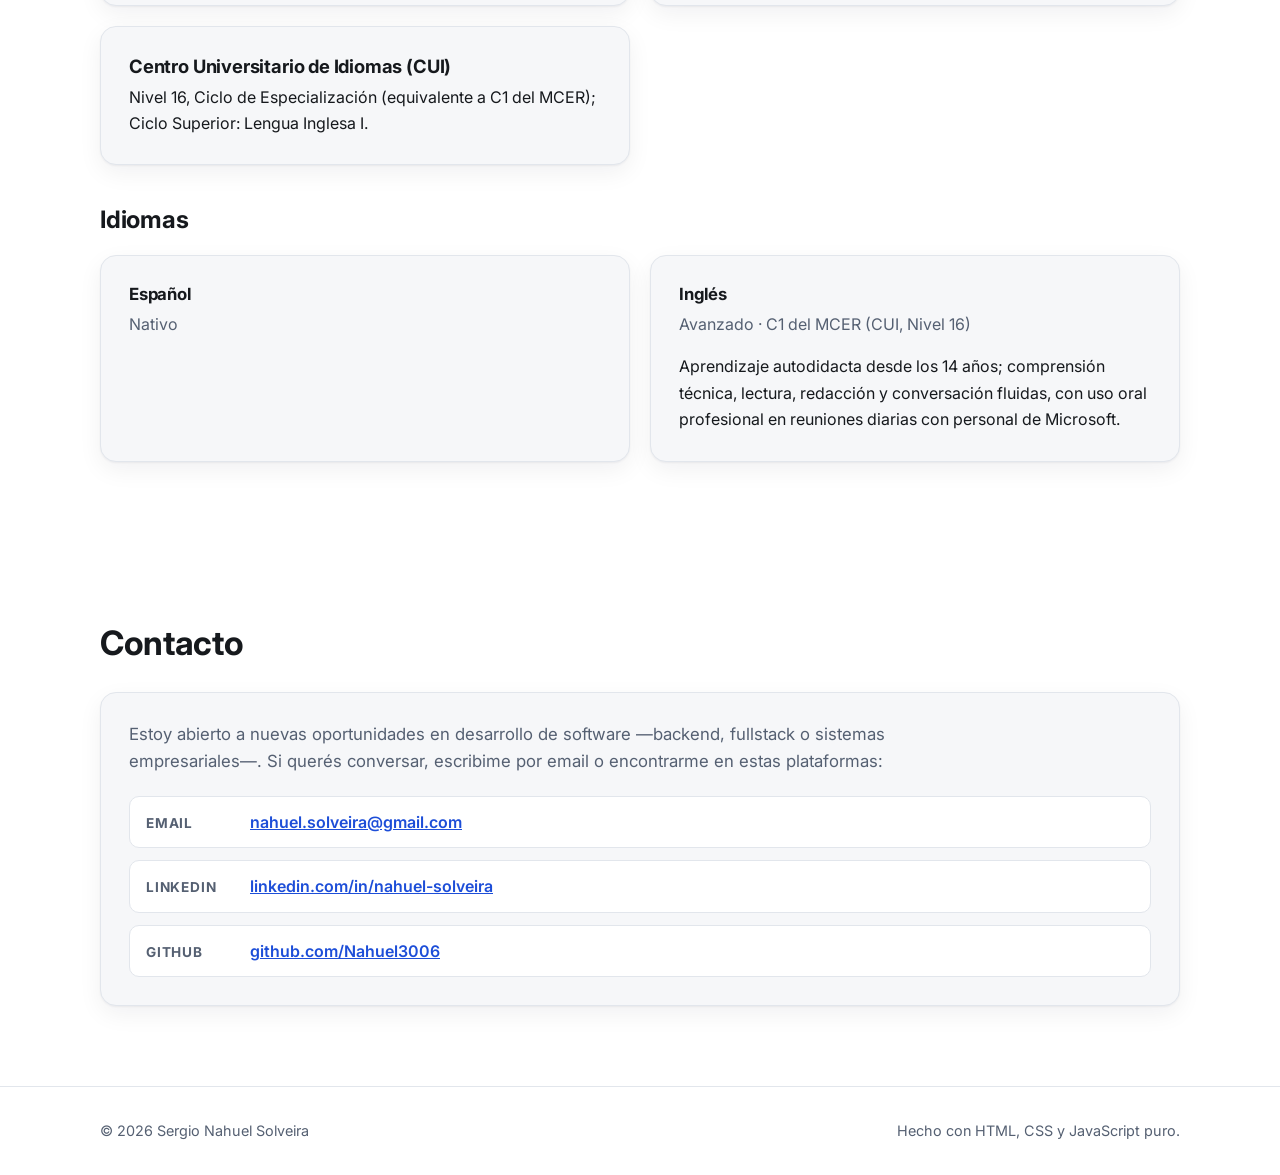
==== commit cb2dc9e1: "Segunda versión" ====
--- a/index.html
+++ b/index.html
@@ -4,20 +4,30 @@
   <meta charset="UTF-8">
   <meta name="viewport" content="width=device-width, initial-scale=1.0">
 
-  <title>Sergio Nahuel Solveira | Desarrollador de Software</title>
-  <meta name="description" content="Portfolio de Sergio Nahuel Solveira, desarrollador de software con más de 4 años de experiencia en Microsoft Dynamics 365 Finance & Operations (X++, C#, SQL).">
+  <title>Sergio Nahuel Solveira | Desarrollador Backend/Fullstack · Dynamics 365 F&amp;O</title>
+  <meta name="description" content="Desarrollador Backend/Fullstack con más de 4 años en Microsoft Dynamics 365 F&amp;O (X++, SQL, C#) y formación en React y Node.js.">
   <meta name="author" content="Sergio Nahuel Solveira">
   <meta name="color-scheme" content="light dark">
   <meta name="theme-color" content="#ffffff">
+  <link rel="canonical" href="https://nahuel3006.github.io/">
 
   <!-- Open Graph -->
   <meta property="og:type" content="website">
   <meta property="og:locale" content="es_AR">
   <meta property="og:site_name" content="Sergio Nahuel Solveira">
-  <meta property="og:title" content="Sergio Nahuel Solveira | Desarrollador de Software">
-  <meta property="og:description" content="Desarrollador de Software | Microsoft Dynamics 365 F&O. Más de 4 años de experiencia en X++, C#, SQL y Electronic Reporting.">
+  <meta property="og:title" content="Sergio Nahuel Solveira | Desarrollador Backend/Fullstack · Dynamics 365 F&amp;O">
+  <meta property="og:description" content="Desarrollador de Software · Backend &amp; Fullstack | Especialista en Microsoft Dynamics 365 F&amp;O. Más de 4 años en X++, SQL, C# y consumo de APIs.">
   <meta property="og:url" content="https://nahuel3006.github.io/">
-  <!-- COMPLETAR: og:image (imagen 1200x630) si se quiere preview en redes sociales -->
+  <meta property="og:image" content="https://nahuel3006.github.io/og-image.png">
+  <meta property="og:image:width" content="1200">
+  <meta property="og:image:height" content="630">
+  <meta property="og:image:alt" content="Sergio Nahuel Solveira — Desarrollador de Software, Backend &amp; Fullstack, especialista en Microsoft Dynamics 365 F&amp;O">
+
+  <!-- Twitter/X -->
+  <meta name="twitter:card" content="summary_large_image">
+  <meta name="twitter:title" content="Sergio Nahuel Solveira | Desarrollador Backend/Fullstack · Dynamics 365 F&amp;O">
+  <meta name="twitter:description" content="Desarrollador de Software · Backend &amp; Fullstack | Especialista en Microsoft Dynamics 365 F&amp;O.">
+  <meta name="twitter:image" content="https://nahuel3006.github.io/og-image.png">
 
   <!-- Favicon (SVG inline, sin archivos extra) -->
   <link rel="icon" type="image/svg+xml" href="data:image/svg+xml,%3Csvg%20xmlns='http://www.w3.org/2000/svg'%20viewBox='0%200%2064%2064'%3E%3Crect%20width='64'%20height='64'%20rx='14'%20fill='%231d4ed8'/%3E%3Ctext%20x='32'%20y='43'%20font-family='Segoe%20UI,Arial,sans-serif'%20font-size='30'%20font-weight='700'%20fill='%23ffffff'%20text-anchor='middle'%3ESN%3C/text%3E%3C/svg%3E">
@@ -57,7 +67,6 @@
             <li><a href="#proyectos">Proyectos</a></li>
             <li><a href="#habilidades">Habilidades</a></li>
             <li><a href="#educacion">Educación</a></li>
-            <li><a href="#idiomas">Idiomas</a></li>
             <li><a href="#contacto">Contacto</a></li>
           </ul>
         </nav>
@@ -86,12 +95,11 @@
     <section class="hero" id="inicio" aria-labelledby="hero-title">
       <div class="container">
         <h1 id="hero-title">Sergio Nahuel Solveira</h1>
-        <p class="subtitle">Desarrollador de Software | Microsoft Dynamics 365 F&amp;O</p>
-        <!-- COMPLETAR: ajustar esta frase de presentación si se desea -->
-        <p class="intro">Construyo y extiendo soluciones sobre Microsoft Dynamics 365 Finance &amp; Operations para empresas de Latinoamérica.</p>
+        <p class="subtitle">Desarrollador de Software · Backend &amp; Fullstack | Especialista en Microsoft Dynamics 365 F&amp;O</p>
+        <p class="intro">Más de cuatro años optimizando procesos críticos en Dynamics 365 F&amp;O; hoy desarrollando también soluciones web con React y Node.js.</p>
         <div class="btn-row">
-          <a class="btn btn-primary" href="https://www.linkedin.com/in/nahuel-solveira" target="_blank" rel="noopener">LinkedIn</a>
-          <a class="btn btn-outline" href="https://github.com/Nahuel3006" target="_blank" rel="noopener">GitHub</a>
+          <a class="btn btn-primary" href="https://www.linkedin.com/in/nahuel-solveira" target="_blank" rel="noopener">LinkedIn<span class="sr-only"> (se abre en una pestaña nueva)</span></a>
+          <a class="btn btn-outline" href="https://github.com/Nahuel3006" target="_blank" rel="noopener">GitHub<span class="sr-only"> (se abre en una pestaña nueva)</span></a>
           <a class="btn btn-outline" href="mailto:nahuel.solveira@gmail.com">Email</a>
         </div>
       </div>
@@ -102,7 +110,13 @@
       <div class="container">
         <h2 class="section-title" id="titulo-sobre-mi">Sobre mí</h2>
         <p class="lead">
-          Desarrollador de Software con más de 4 años de experiencia en Microsoft Dynamics 365 Finance &amp; Operations (X++, SQL, C#), promovido dos veces dentro de la misma empresa, de Young Professional a Developer SSR. Especializado en informes electrónicos (Electronic Reporting) y en la extensión de funcionalidades nativas para alrededor de cinco países de Latinoamérica (entre ellos Argentina, Chile y Perú), además de nuevos desarrollos, resolución de bugs y optimización de rendimiento en procesos de alta exigencia. Perfil analítico, con autoaprendizaje continuo e inglés técnico avanzado.
+          Desarrollador de Software con más de 4 años de experiencia construyendo y manteniendo soluciones para procesos de negocio críticos. Me especialicé en Microsoft Dynamics 365 Finance &amp; Operations (X++, SQL, C#), donde fui promovido dos veces dentro de la misma empresa, de Young Professional a Developer SSR.
+        </p>
+        <p class="lead">
+          Mi trabajo se centra en optimizar rendimiento y confiabilidad: pasé procesos que tardaban horas a una decena de minutos, implementé procesamiento en segundo plano para volúmenes de alrededor de 10 mil registros e integré credenciales con Azure Key Vault. También trabajo con APIs (pruebas con Postman), informes electrónicos (Electronic Reporting) y la extensión de funcionalidades nativas para cinco países de Latinoamérica.
+        </p>
+        <p class="lead">
+          Me desempeño en equipos multidisciplinarios: coordinación con consultores funcionales, metodologías ágiles, pruebas unitarias y reuniones diarias en inglés con personal de Microsoft. Actualmente curso la Diplomatura en Desarrollo Fullstack con React, NodeJS y herramientas de IA, y busco aplicar esa base a proyectos backend y web. Inglés técnico avanzado y perfil analítico con autoaprendizaje continuo.
         </p>
       </div>
     </section>
@@ -159,15 +173,18 @@
           </ul>
         </article>
 
-        <article class="card">
-          <header class="card-head">
-            <div>
-              <h3>Profesional independiente</h3>
-              <p class="muted">Servicio técnico de sistemas</p>
-            </div>
-            <span class="role-date">Agosto 2020 – Presente</span>
-          </header>
-          <p>Soporte de hardware y software: instalación de programas, reparaciones y mantenimiento de equipos.</p>
+        <article class="card card-compact">
+          <h3>Otras experiencias</h3>
+          <ul class="mini-list">
+            <li>
+              <p class="mini-line"><span class="role-name">Servicio técnico de sistemas</span> <span class="role-date">Agosto 2020 – Presente</span></p>
+              <p class="muted">Profesional independiente · Soporte de hardware y software: instalación de programas, reparaciones y mantenimiento de equipos.</p>
+            </li>
+            <li>
+              <p class="mini-line"><span class="role-name">Cajero</span> <span class="role-date">2021</span></p>
+              <p class="muted">Minimercado</p>
+            </li>
+          </ul>
         </article>
       </div>
     </section>
@@ -179,26 +196,30 @@
 
         <div class="grid grid-2">
           <article class="card">
-            <h3>Fork de software de licenciamiento</h3>
+            <h3>ISV License Generator — CLI</h3>
+            <p class="muted card-subtitle">Fork de <a href="https://github.com/aariste/ISVLicenseGenerator" target="_blank" rel="noopener">aariste/ISVLicenseGenerator<span class="sr-only"> (se abre en una pestaña nueva)</span></a></p>
             <p>Por iniciativa propia, durante mi trabajo en AW LATAM, extendí la herramienta para poder usarla por línea de comandos (CLI) y automatizar procesos, ya que originalmente solo funcionaba mediante interfaz gráfica.</p>
-            <!-- COMPLETAR: tecnologías del proyecto -->
-            <!-- COMPLETAR: reemplazar href="#" por la URL del repositorio -->
+            <ul class="chips">
+              <li class="chip">C#</li>
+              <li class="chip">.NET 7.0</li>
+              <li class="chip">CLI</li>
+            </ul>
             <div class="btn-row">
-              <a class="btn btn-outline" href="#" target="_blank" rel="noopener">Ver repositorio</a>
+              <a class="btn btn-outline" href="https://github.com/Nahuel3006/ISVLicenseGenerator_CLI" target="_blank" rel="noopener">Ver repositorio<span class="sr-only"> (se abre en una pestaña nueva)</span></a>
             </div>
           </article>
 
-          <!-- COMPLETAR: duplicar esta tarjeta por cada proyecto de la Diplomatura
-               (título, descripción, tecnologías, enlace al repositorio y enlace a la demo) -->
           <article class="card card-pending">
-            <h3>Proyectos de la Diplomatura</h3>
-            <p class="muted">Espacio preparado para los proyectos desarrollados en la Diplomatura en Desarrollo Fullstack con React, NodeJS y Herramientas de IA.</p>
-            <!-- COMPLETAR: tecnologías del proyecto -->
-            <!-- COMPLETAR: enlaces a repositorio y demo -->
-            <div class="btn-row">
-              <a class="btn btn-outline" href="#">Ver repositorio</a>
-              <a class="btn btn-outline" href="#">Ver demo</a>
-            </div>
+            <h3>Proyecto de la Diplomatura</h3>
+            <p class="muted">Espacio preparado para los proyectos de la Diplomatura en Desarrollo Fullstack con React, NodeJS y Herramientas de IA.</p>
+            <!-- COMPLETAR: al sumar cada proyecto, reemplazar esta tarjeta por una con:
+                 título, descripción, tecnologías y los enlaces al repositorio y a la demo.
+                 Ejemplo:
+                 <div class="btn-row">
+                   <a class="btn btn-outline" href="URL_REPO">Ver repositorio</a>
+                   <a class="btn btn-outline" href="URL_DEMO">Ver demo</a>
+                 </div>
+            -->
           </article>
         </div>
       </div>
@@ -213,44 +234,46 @@
           <article class="card">
             <h3>Lenguajes</h3>
             <ul class="chips">
-              <li class="chip">X++</li>
+              <li class="chip">SQL</li>
               <li class="chip">C#</li>
-              <li class="chip">SQL</li>
               <li class="chip">JavaScript</li>
               <li class="chip">Python</li>
-            </ul>
-          </article>
-
-          <article class="card">
-            <h3>Frameworks y tecnologías web</h3>
-            <ul class="chips">
+              <li class="chip">Java</li>
+              <li class="chip">X++</li>
+            </ul>
+          </article>
+
+          <article class="card">
+            <h3>Backend y web</h3>
+            <ul class="chips">
+              <li class="chip">Node.js</li>
               <li class="chip">React</li>
-              <li class="chip">Node.js</li>
+              <li class="chip">Consumo de APIs REST</li>
               <li class="chip">HTML</li>
               <li class="chip">CSS</li>
             </ul>
           </article>
 
           <article class="card">
-            <h3>Bases de datos y formatos</h3>
+            <h3>Datos y formatos</h3>
             <ul class="chips">
               <li class="chip">SQL Server</li>
+              <li class="chip">JSON</li>
               <li class="chip">XML</li>
-              <li class="chip">JSON</li>
-            </ul>
-          </article>
-
-          <article class="card">
-            <h3>Herramientas y DevOps</h3>
+            </ul>
+          </article>
+
+          <article class="card">
+            <h3>Nube, DevOps y herramientas</h3>
             <ul class="chips">
               <li class="chip">Git</li>
               <li class="chip">GitHub</li>
               <li class="chip">Azure DevOps</li>
               <li class="chip">Azure Key Vault</li>
-              <li class="chip">LCS</li>
               <li class="chip">Postman</li>
               <li class="chip">Visual Studio</li>
               <li class="chip">VS Code</li>
+              <li class="chip">LCS</li>
             </ul>
           </article>
 
@@ -267,12 +290,17 @@
       </div>
     </section>
 
-    <!-- 6. Educación y certificaciones -->
+    <!-- 6. Educación, certificaciones e idiomas -->
     <section id="educacion" aria-labelledby="titulo-educacion">
       <div class="container">
         <h2 class="section-title" id="titulo-educacion">Educación y certificaciones</h2>
 
         <div class="grid grid-2">
+          <article class="card">
+            <h3>Diplomatura en Desarrollo Fullstack con React, NodeJS y Herramientas de IA</h3>
+            <p class="muted">UNSL · En curso</p>
+          </article>
+
           <article class="card">
             <h3>Ingeniería en Computación</h3>
             <p class="muted">Universidad Nacional de San Luis (UNSL) · Cursado 2015–2021</p>
@@ -284,24 +312,18 @@
               <li>Álgebra 1</li>
               <li>Matemáticas Discretas</li>
             </ul>
-            <p>Varias cursadas aprobadas:</p>
+            <p>Varias cursadas aprobadas, entre ellas:</p>
             <ul class="list">
               <li>Programación 2</li>
               <li>Estructuras de Datos y Algoritmos</li>
               <li>Probabilidad y Estadística</li>
-              <li>Bases de Datos, entre otras.</li>
+              <li>Bases de Datos</li>
             </ul>
           </article>
 
           <article class="card">
             <h3>Programador de Software</h3>
             <p class="muted">Universidad de La Punta (ULP) · Cursado 2017</p>
-          </article>
-
-          <article class="card">
-            <h3>Diplomatura en Desarrollo Fullstack</h3>
-            <p class="muted">UNSL · En curso</p>
-            <p>Diplomatura en Desarrollo Fullstack con React, NodeJS y Herramientas de IA, UNSL (en curso).</p>
           </article>
 
           <article class="card">
@@ -321,22 +343,16 @@
             <p>Nivel 16, Ciclo de Especialización (equivalente a C1 del MCER); Ciclo Superior: Lengua Inglesa I.</p>
           </article>
         </div>
-      </div>
-    </section>
-
-    <!-- 7. Idiomas -->
-    <section id="idiomas" aria-labelledby="titulo-idiomas">
-      <div class="container">
-        <h2 class="section-title" id="titulo-idiomas">Idiomas</h2>
-
+
+        <h3 class="section-subtitle" id="subtitulo-idiomas">Idiomas</h3>
         <div class="grid grid-2">
           <article class="card">
-            <h3>Español</h3>
+            <h4>Español</h4>
             <p class="muted">Nativo</p>
           </article>
 
           <article class="card">
-            <h3>Inglés</h3>
+            <h4>Inglés</h4>
             <p class="muted">Avanzado · C1 del MCER (CUI, Nivel 16)</p>
             <p>Aprendizaje autodidacta desde los 14 años; comprensión técnica, lectura, redacción y conversación fluidas, con uso oral profesional en reuniones diarias con personal de Microsoft.</p>
           </article>
@@ -344,13 +360,13 @@
       </div>
     </section>
 
-    <!-- 8. Contacto -->
+    <!-- 7. Contacto -->
     <section id="contacto" aria-labelledby="titulo-contacto">
       <div class="container">
         <h2 class="section-title" id="titulo-contacto">Contacto</h2>
 
         <article class="card contact-card">
-          <p class="lead">Si querés ponerte en contacto, podés escribirme por email o encontrarme en estas plataformas:</p>
+          <p class="lead">Estoy abierto a nuevas oportunidades en desarrollo de software —backend, fullstack o sistemas empresariales—. Si querés conversar, escribime por email o encontrarme en estas plataformas:</p>
           <ul class="contact-list">
             <li>
               <span class="contact-label">Email</span>
@@ -358,11 +374,11 @@
             </li>
             <li>
               <span class="contact-label">LinkedIn</span>
-              <a href="https://www.linkedin.com/in/nahuel-solveira" target="_blank" rel="noopener">linkedin.com/in/nahuel-solveira</a>
+              <a href="https://www.linkedin.com/in/nahuel-solveira" target="_blank" rel="noopener">linkedin.com/in/nahuel-solveira<span class="sr-only"> (se abre en una pestaña nueva)</span></a>
             </li>
             <li>
               <span class="contact-label">GitHub</span>
-              <a href="https://github.com/Nahuel3006" target="_blank" rel="noopener">github.com/Nahuel3006</a>
+              <a href="https://github.com/Nahuel3006" target="_blank" rel="noopener">github.com/Nahuel3006<span class="sr-only"> (se abre en una pestaña nueva)</span></a>
             </li>
           </ul>
         </article>
--- a/styles.css
+++ b/styles.css
@@ -91,6 +91,19 @@
   border-radius: 4px;
 }
 
+/* Texto solo para lectores de pantalla */
+.sr-only {
+  position: absolute;
+  width: 1px;
+  height: 1px;
+  padding: 0;
+  margin: -1px;
+  overflow: hidden;
+  clip: rect(0 0 0 0);
+  white-space: nowrap;
+  border: 0;
+}
+
 .container {
   width: min(100% - 2.5rem, 1080px);
   margin-inline: auto;
@@ -283,7 +296,7 @@
 }
 
 /* Escritorio */
-@media (min-width: 860px) {
+@media (min-width: 960px) {
   .nav-toggle { display: none; }
 
   .nav-panel {
@@ -320,6 +333,12 @@
 .section-title {
   margin: 0 0 1.75rem;
   font-size: clamp(1.6rem, 4vw, 2.1rem);
+}
+
+/* Subtítulo de sección combinada (ej. Idiomas dentro de Educación) */
+.section-subtitle {
+  margin: 2.5rem 0 1.25rem;
+  font-size: clamp(1.25rem, 3vw, 1.5rem);
 }
 
 /* ---------- Hero ---------- */
@@ -405,6 +424,19 @@
   font-size: 1.15rem;
 }
 
+.card h4 {
+  margin: 0 0 0.35rem;
+  font-size: 1.05rem;
+}
+
+.card-subtitle {
+  font-size: 0.9rem;
+}
+
+.card-subtitle a {
+  font-weight: 500;
+}
+
 .card p:last-child {
   margin-bottom: 0;
 }
@@ -505,6 +537,42 @@
   font-weight: 500;
 }
 
+/* Bloque compacto de otras experiencias */
+.card-compact {
+  padding: clamp(1rem, 2.5vw, 1.35rem);
+}
+
+.mini-list {
+  list-style: none;
+  margin: 0.5rem 0 0;
+  padding: 0;
+  display: grid;
+  gap: 0.9rem;
+}
+
+.mini-list li {
+  padding-bottom: 0.9rem;
+  border-bottom: 1px dashed var(--border);
+}
+
+.mini-list li:last-child {
+  padding-bottom: 0;
+  border-bottom: 0;
+}
+
+.mini-line {
+  display: flex;
+  justify-content: space-between;
+  align-items: baseline;
+  gap: 0.75rem;
+  flex-wrap: wrap;
+  margin: 0 0 0.15rem;
+}
+
+.mini-list p:last-child {
+  margin-bottom: 0;
+}
+
 /* ---------- Chips (tecnologías / habilidades) ---------- */
 .chips {
   list-style: none;
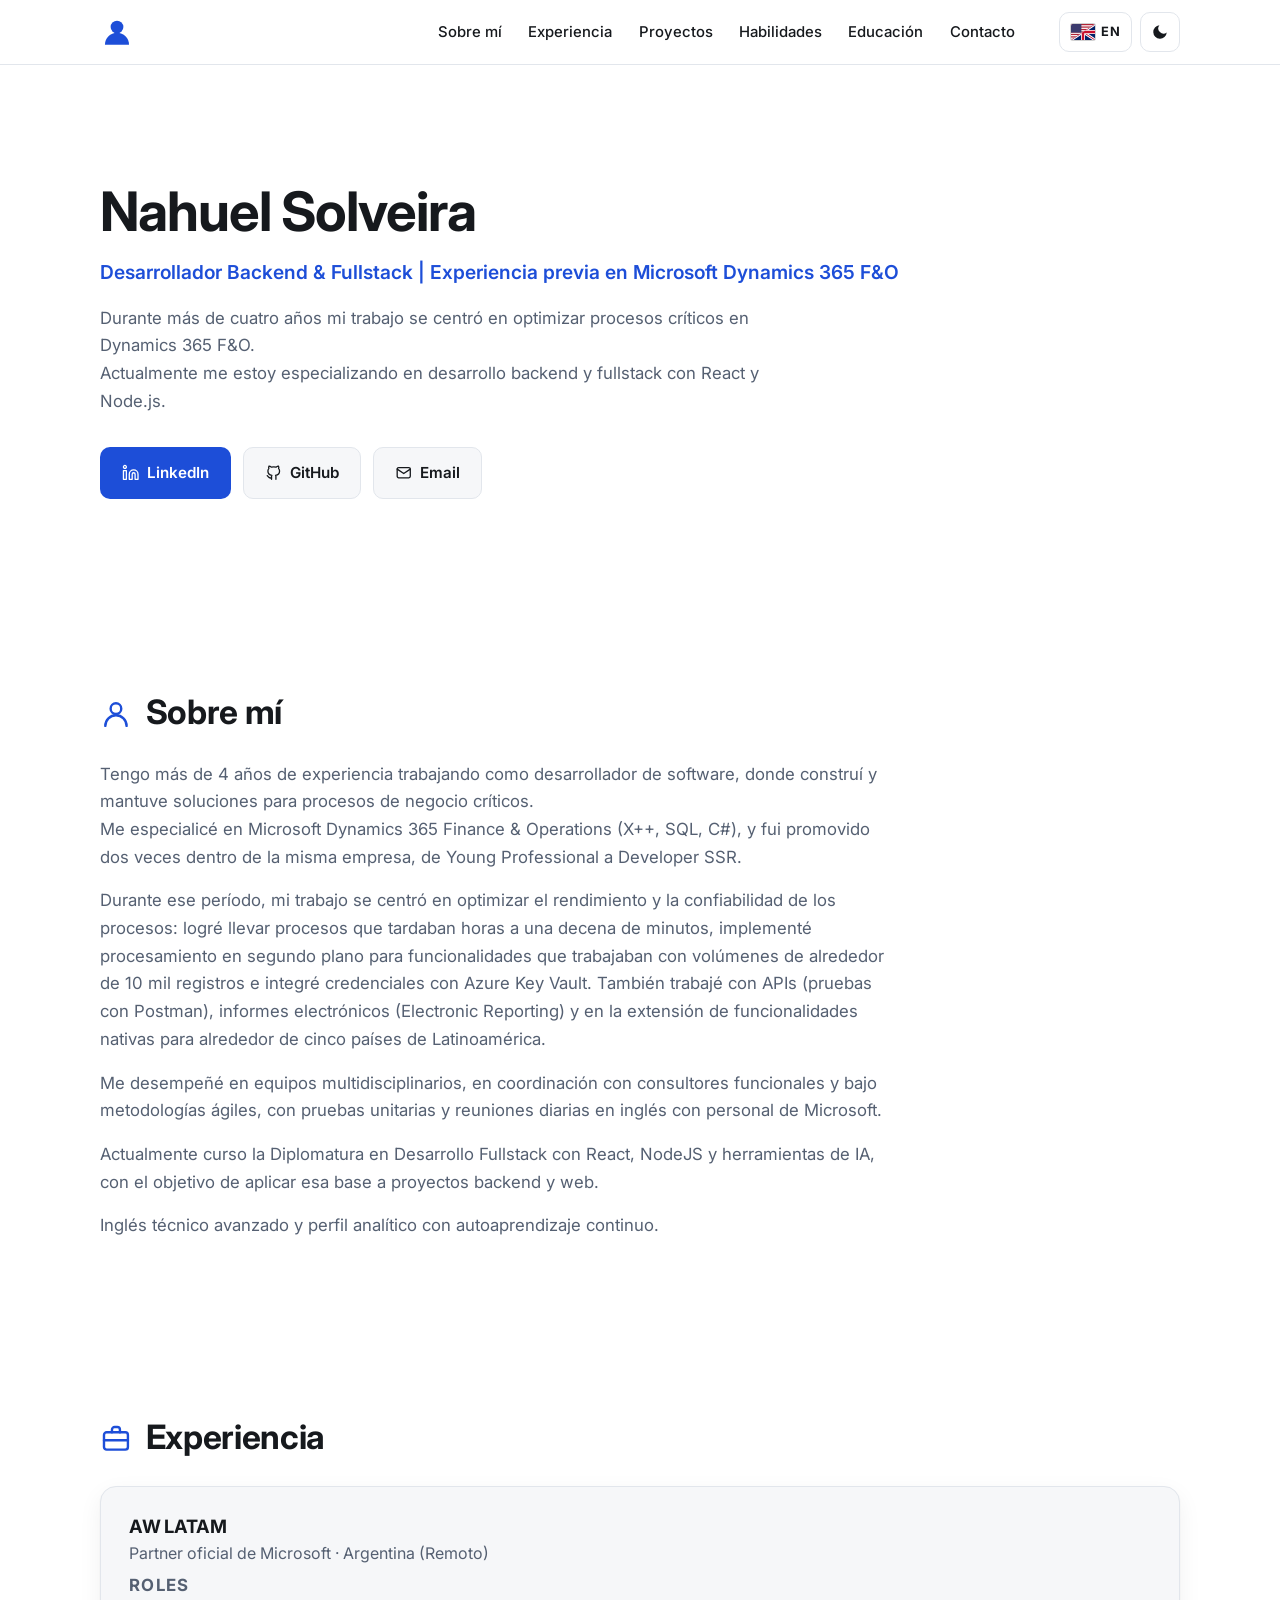
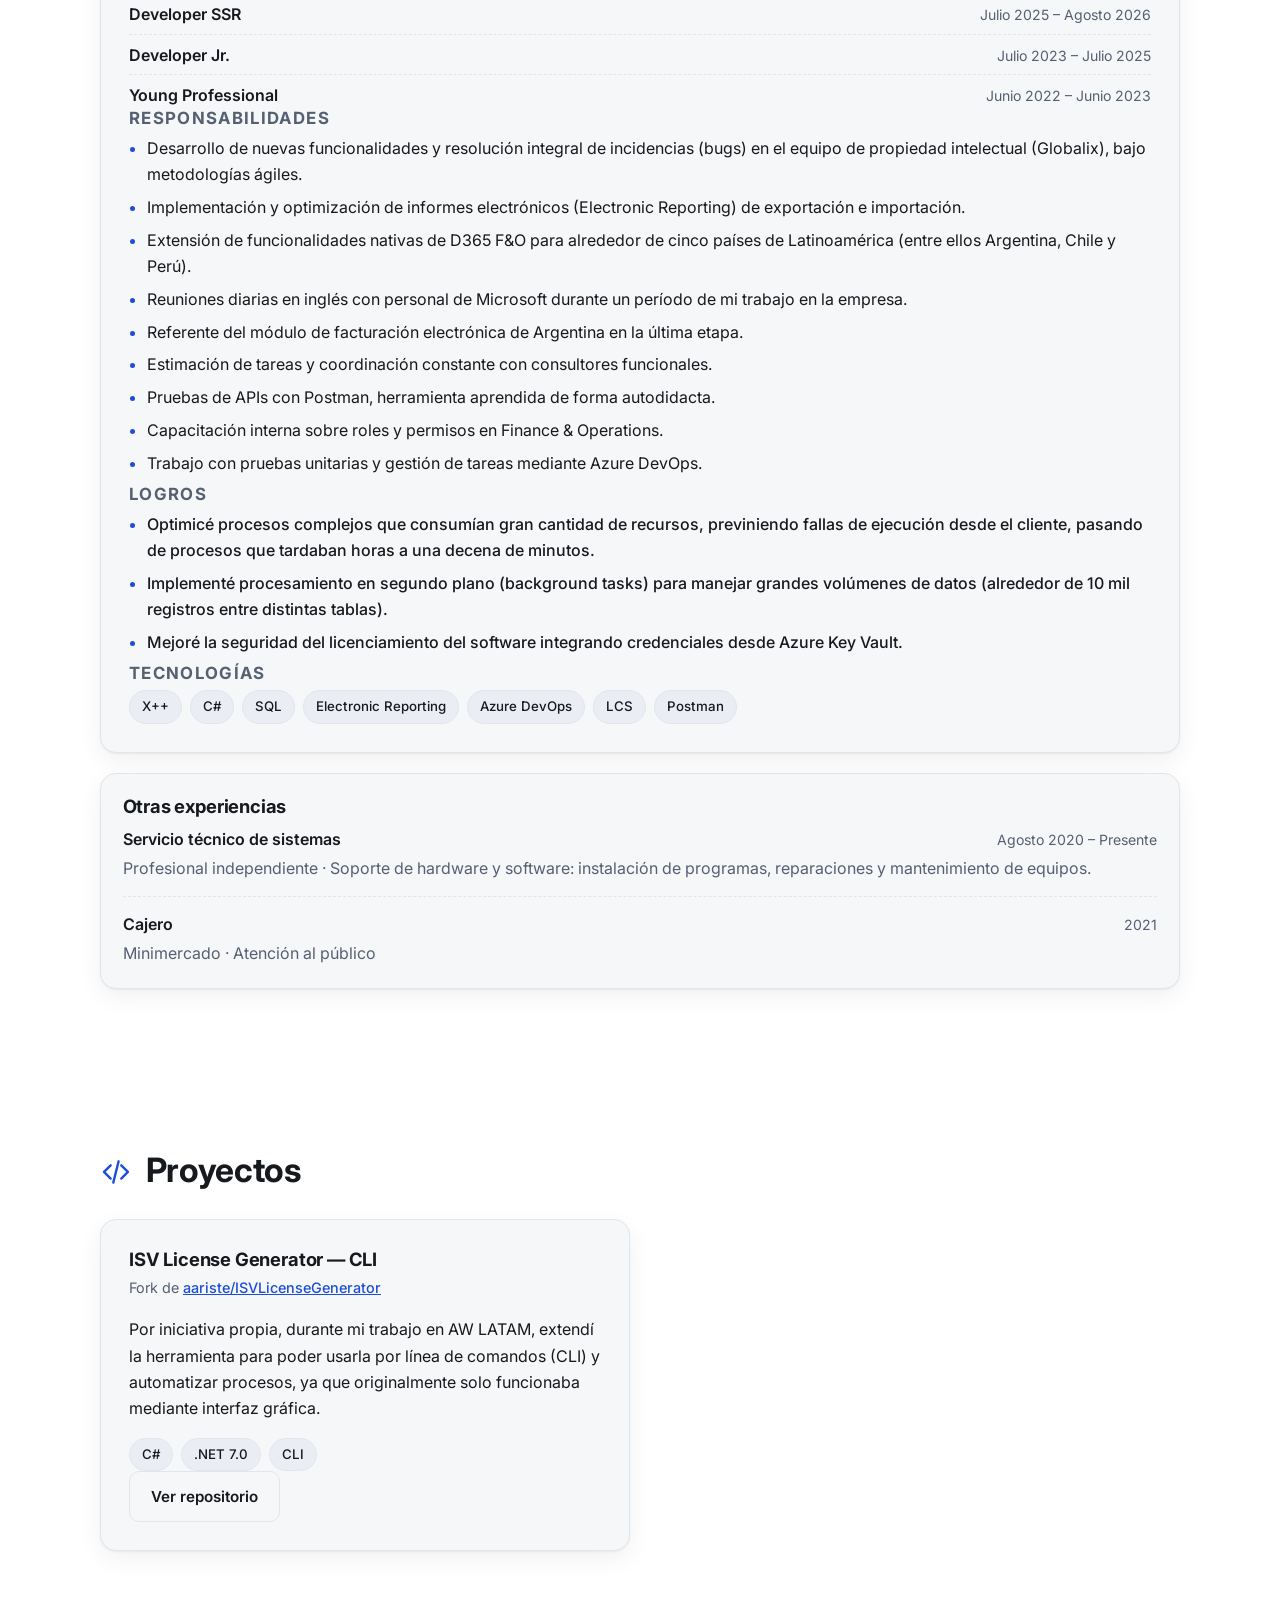
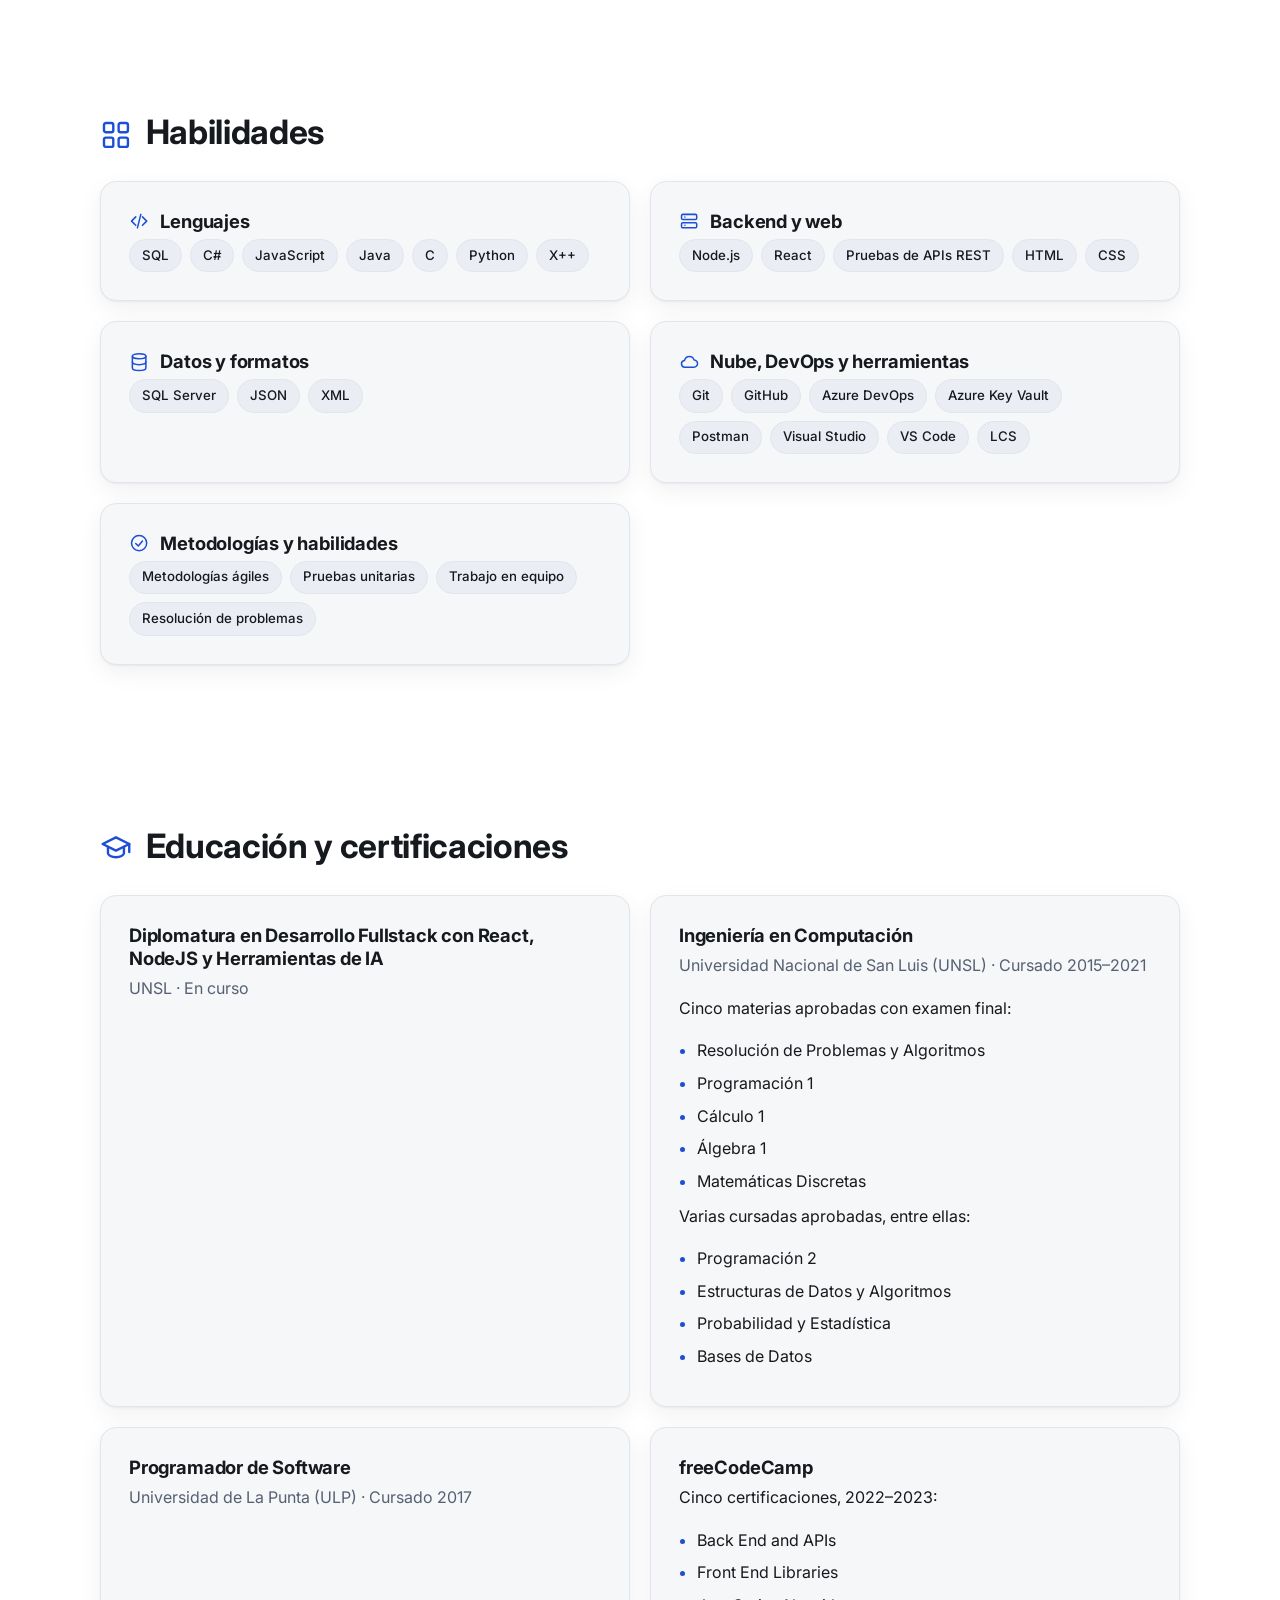
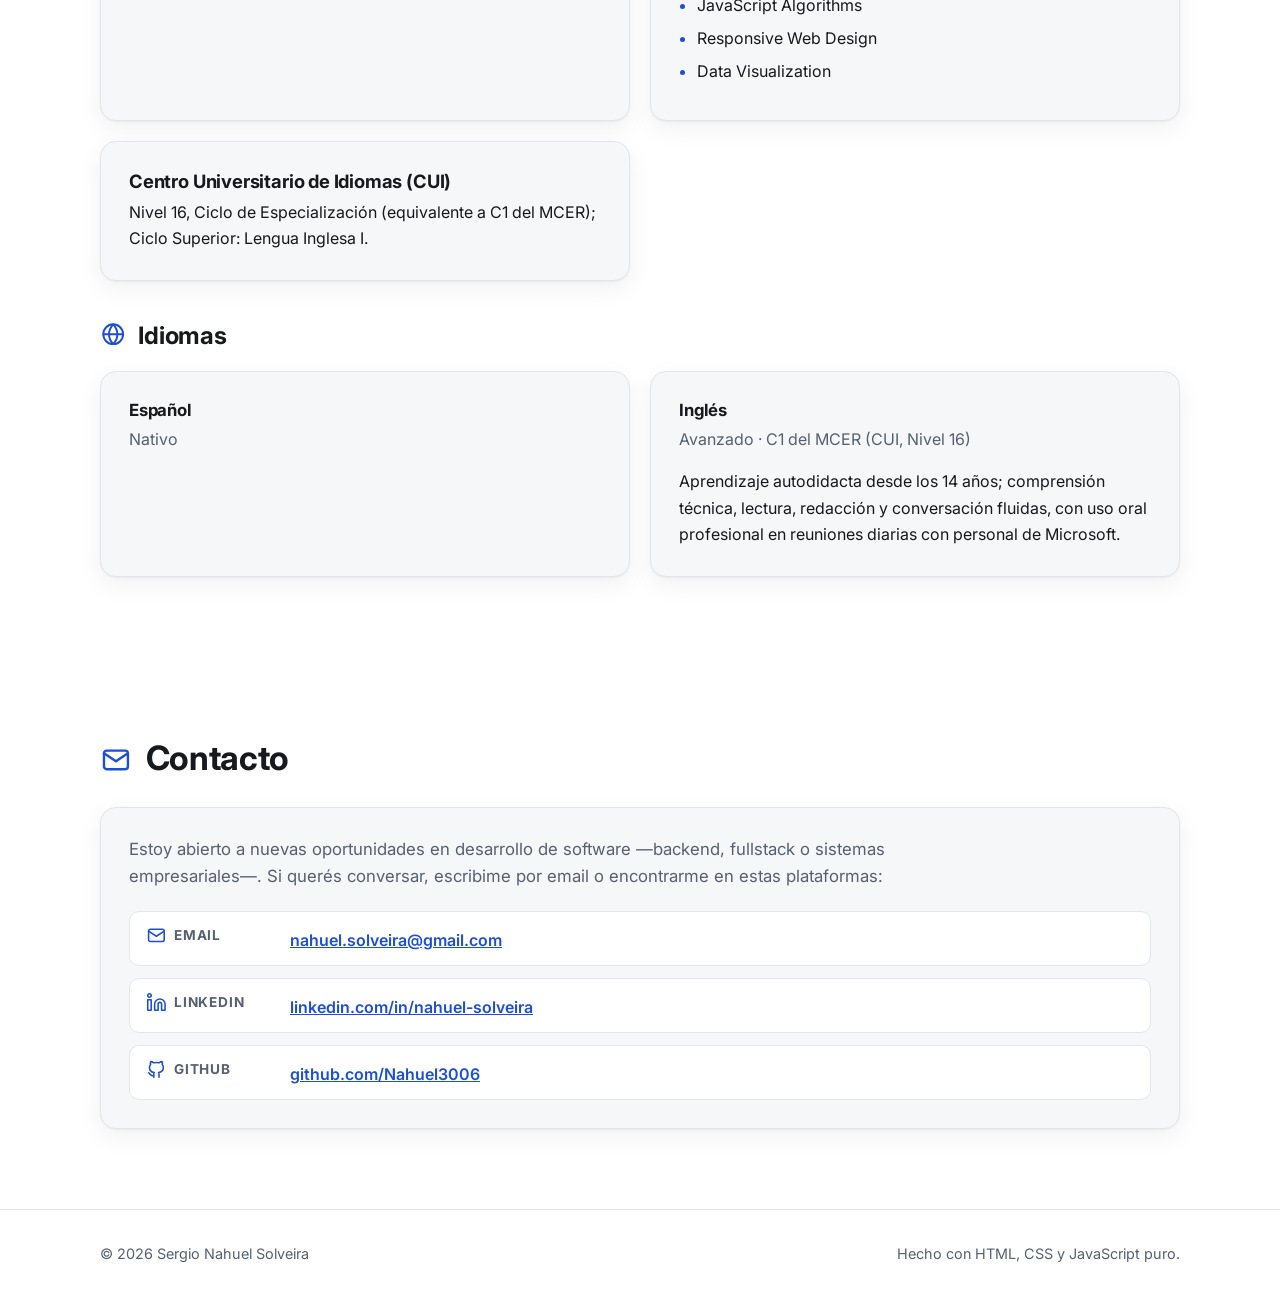
==== commit ddd4da9e: "tercera version para publicar" ====
--- a/index.html
+++ b/index.html
@@ -1,36 +1,49 @@
 <!DOCTYPE html>
 <html lang="es">
+
 <head>
   <meta charset="UTF-8">
   <meta name="viewport" content="width=device-width, initial-scale=1.0">
 
-  <title>Sergio Nahuel Solveira | Desarrollador Backend/Fullstack · Dynamics 365 F&amp;O</title>
-  <meta name="description" content="Desarrollador Backend/Fullstack con más de 4 años en Microsoft Dynamics 365 F&amp;O (X++, SQL, C#) y formación en React y Node.js.">
+  <title>Sergio Nahuel Solveira | Desarrollador Backend/Fullstack · Experiencia previa en Microsoft Dynamics 365 F&amp;O
+  </title>
+  <meta name="description"
+    content="Portfolio de Sergio Nahuel Solveira, desarrollador Backend/Fullstack con más de 4 años de experiencia laboral en Microsoft Dynamics 365 Finance &amp; Operations (X++, SQL, C#) y formación en React y Node.js.">
   <meta name="author" content="Sergio Nahuel Solveira">
   <meta name="color-scheme" content="light dark">
   <meta name="theme-color" content="#ffffff">
   <link rel="canonical" href="https://nahuel3006.github.io/">
+  <link rel="alternate" hreflang="es" href="https://nahuel3006.github.io/">
+  <link rel="alternate" hreflang="en" href="https://nahuel3006.github.io/en/">
+  <link rel="alternate" hreflang="x-default" href="https://nahuel3006.github.io/">
 
   <!-- Open Graph -->
   <meta property="og:type" content="website">
   <meta property="og:locale" content="es_AR">
+  <meta property="og:locale:alternate" content="en_US">
   <meta property="og:site_name" content="Sergio Nahuel Solveira">
-  <meta property="og:title" content="Sergio Nahuel Solveira | Desarrollador Backend/Fullstack · Dynamics 365 F&amp;O">
-  <meta property="og:description" content="Desarrollador de Software · Backend &amp; Fullstack | Especialista en Microsoft Dynamics 365 F&amp;O. Más de 4 años en X++, SQL, C# y consumo de APIs.">
+  <meta property="og:title"
+    content="Sergio Nahuel Solveira | Desarrollador Backend/Fullstack · Experiencia previa en Microsoft Dynamics 365 F&amp;O">
+  <meta property="og:description"
+    content="Desarrollador Backend/Fullstack con más de 4 años de experiencia laboral en Microsoft Dynamics 365 Finance &amp; Operations y formación en React y Node.js.">
   <meta property="og:url" content="https://nahuel3006.github.io/">
   <meta property="og:image" content="https://nahuel3006.github.io/og-image.png">
   <meta property="og:image:width" content="1200">
   <meta property="og:image:height" content="630">
-  <meta property="og:image:alt" content="Sergio Nahuel Solveira — Desarrollador de Software, Backend &amp; Fullstack, especialista en Microsoft Dynamics 365 F&amp;O">
+  <meta property="og:image:alt"
+    content="Sergio Nahuel Solveira — Desarrollador Backend &amp; Fullstack con experiencia previa en Microsoft Dynamics 365 F&amp;O">
 
   <!-- Twitter/X -->
   <meta name="twitter:card" content="summary_large_image">
-  <meta name="twitter:title" content="Sergio Nahuel Solveira | Desarrollador Backend/Fullstack · Dynamics 365 F&amp;O">
-  <meta name="twitter:description" content="Desarrollador de Software · Backend &amp; Fullstack | Especialista en Microsoft Dynamics 365 F&amp;O.">
+  <meta name="twitter:title"
+    content="Sergio Nahuel Solveira | Desarrollador Backend/Fullstack · Experiencia previa en Microsoft Dynamics 365 F&amp;O">
+  <meta name="twitter:description"
+    content="Desarrollador Backend/Fullstack con más de 4 años de experiencia laboral en Microsoft Dynamics 365 Finance &amp; Operations y formación en React y Node.js.">
   <meta name="twitter:image" content="https://nahuel3006.github.io/og-image.png">
 
   <!-- Favicon (SVG inline, sin archivos extra) -->
-  <link rel="icon" type="image/svg+xml" href="data:image/svg+xml,%3Csvg%20xmlns='http://www.w3.org/2000/svg'%20viewBox='0%200%2064%2064'%3E%3Crect%20width='64'%20height='64'%20rx='14'%20fill='%231d4ed8'/%3E%3Ctext%20x='32'%20y='43'%20font-family='Segoe%20UI,Arial,sans-serif'%20font-size='30'%20font-weight='700'%20fill='%23ffffff'%20text-anchor='middle'%3ESN%3C/text%3E%3C/svg%3E">
+  <link rel="icon" type="image/svg+xml"
+    href="data:image/svg+xml,%3Csvg%20xmlns='http://www.w3.org/2000/svg'%20viewBox='0%200%2064%2064'%3E%3Crect%20width='64'%20height='64'%20rx='14'%20fill='%231d4ed8'/%3E%3Ccircle%20cx='32'%20cy='24'%20r='9'%20fill='%23ffffff'/%3E%3Cpath%20d='M14%2052c0-10%208-18%2018-18s18%208%2018%2018z'%20fill='%23ffffff'/%3E%3C/svg%3E">
 
   <!-- Tipografía: Inter con fallback al sistema -->
   <link rel="preconnect" href="https://fonts.googleapis.com">
@@ -49,14 +62,78 @@
     })();
   </script>
 </head>
+
 <body>
+  <!-- Sprite de íconos (SVG propio, sin librerías externas) -->
+  <svg class="icon-sprite" xmlns="http://www.w3.org/2000/svg" aria-hidden="true" focusable="false">
+    <symbol id="i-user" viewBox="0 0 24 24">
+      <circle cx="12" cy="8" r="4" />
+      <path d="M4 21c0-4.4 3.6-8 8-8s8 3.6 8 8" />
+    </symbol>
+    <symbol id="i-briefcase" viewBox="0 0 24 24">
+      <rect x="3" y="7" width="18" height="13" rx="2" />
+      <path d="M9 7V5a2 2 0 0 1 2-2h2a2 2 0 0 1 2 2v2M3 13h18" />
+    </symbol>
+    <symbol id="i-code" viewBox="0 0 24 24">
+      <path d="M8 7l-5 5 5 5M16 7l5 5-5 5M14 4l-4 16" />
+    </symbol>
+    <symbol id="i-grid" viewBox="0 0 24 24">
+      <rect x="3" y="3" width="7" height="7" rx="1.5" />
+      <rect x="14" y="3" width="7" height="7" rx="1.5" />
+      <rect x="3" y="14" width="7" height="7" rx="1.5" />
+      <rect x="14" y="14" width="7" height="7" rx="1.5" />
+    </symbol>
+    <symbol id="i-cap" viewBox="0 0 24 24">
+      <path d="M2 9l10-5 10 5-10 5z" />
+      <path d="M6 11.5V16c0 1.5 2.7 3 6 3s6-1.5 6-3v-4.5M22 9v6" />
+    </symbol>
+    <symbol id="i-globe" viewBox="0 0 24 24">
+      <circle cx="12" cy="12" r="9" />
+      <path d="M3 12h18" />
+      <path d="M12 3c2.5 2.7 3.8 5.7 3.8 9s-1.3 6.3-3.8 9c-2.5-2.7-3.8-5.7-3.8-9S9.5 5.7 12 3z" />
+    </symbol>
+    <symbol id="i-mail" viewBox="0 0 24 24">
+      <rect x="3" y="5" width="18" height="14" rx="2" />
+      <path d="M3 7l9 6 9-6" />
+    </symbol>
+    <symbol id="i-server" viewBox="0 0 24 24">
+      <rect x="3" y="4" width="18" height="6" rx="1.5" />
+      <rect x="3" y="14" width="18" height="6" rx="1.5" />
+      <path d="M7 7h.01M7 17h.01" />
+    </symbol>
+    <symbol id="i-database" viewBox="0 0 24 24">
+      <ellipse cx="12" cy="5" rx="8" ry="3" />
+      <path d="M4 5v14c0 1.7 3.6 3 8 3s8-1.3 8-3V5" />
+      <path d="M4 12c0 1.7 3.6 3 8 3s8-1.3 8-3" />
+    </symbol>
+    <symbol id="i-cloud" viewBox="0 0 24 24">
+      <path d="M7 18a4 4 0 0 1-.5-7.97A6 6 0 0 1 18 9.5 4.25 4.25 0 0 1 17.5 18z" />
+    </symbol>
+    <symbol id="i-check" viewBox="0 0 24 24">
+      <circle cx="12" cy="12" r="9" />
+      <path d="M8 12.5l3 3 5-6" />
+    </symbol>
+    <symbol id="i-linkedin" viewBox="0 0 24 24">
+      <path d="M16 8a6 6 0 0 1 6 6v7h-4v-7a2 2 0 0 0-2-2 2 2 0 0 0-2 2v7h-4v-7a6 6 0 0 1 6-6z" />
+      <rect x="2" y="9" width="4" height="12" />
+      <circle cx="4" cy="4" r="2" />
+    </symbol>
+    <symbol id="i-github" viewBox="0 0 24 24">
+      <path
+        d="M9 19c-4.3 1.4-4.3-2.5-6-3m12 5v-3.5c0-1 .1-1.4-.5-2 2.8-.3 5.5-1.4 5.5-6a4.6 4.6 0 0 0-1.3-3.2 4.2 4.2 0 0 0-.1-3.2s-1.1-.3-3.5 1.3a12.3 12.3 0 0 0-6.2 0C6.5 2.8 5.4 3.1 5.4 3.1a4.2 4.2 0 0 0-.1 3.2A4.6 4.6 0 0 0 4 9.5c0 4.6 2.7 5.7 5.5 6-.6.6-.6 1.2-.5 2V21" />
+    </symbol>
+  </svg>
+
   <a class="skip-link" href="#contenido">Saltar al contenido</a>
 
   <header class="site-header">
     <div class="container nav-wrap">
-      <a class="brand" href="#inicio">
-        <span class="brand-mark" aria-hidden="true">SN</span>
-        <span class="brand-name">Sergio N. Solveira</span>
+      <a class="brand" href="#inicio" aria-label="Inicio">
+        <svg class="brand-icon" xmlns="http://www.w3.org/2000/svg" viewBox="0 0 24 24" width="34" height="34"
+          fill="currentColor" aria-hidden="true" focusable="false">
+          <circle cx="12" cy="8.5" r="4.5" />
+          <path d="M3.5 21c0-4.7 3.8-8.5 8.5-8.5s8.5 3.8 8.5 8.5z" />
+        </svg>
       </a>
 
       <div class="nav-panel" id="site-nav">
@@ -73,16 +150,60 @@
       </div>
 
       <div class="nav-controls">
-        <button class="icon-btn" id="theme-toggle" type="button" aria-pressed="false" aria-label="Cambiar entre modo claro y oscuro">
-          <svg class="icon icon-moon" xmlns="http://www.w3.org/2000/svg" width="18" height="18" viewBox="0 0 24 24" fill="currentColor" aria-hidden="true">
-            <path d="M21 12.8A9 9 0 1 1 11.2 3a7 7 0 0 0 9.8 9.8z"/>
+        <a class="icon-btn lang-switch" href="en/" lang="en" hreflang="en" aria-label="View this page in English"
+          title="English">
+          <svg class="flag" viewBox="0 0 30 20" aria-hidden="true" focusable="false">
+            <defs>
+              <clipPath id="mitad-a">
+                <polygon points="0,0 30,0 0,20" />
+              </clipPath>
+              <clipPath id="mitad-b">
+                <polygon points="30,0 30,20 0,20" />
+              </clipPath>
+            </defs>
+
+            <!-- Mitad superior izquierda: EE. UU. -->
+            <g clip-path="url(#mitad-a)">
+              <rect width="30" height="20" fill="#fff" />
+              <g fill="#B22234">
+                <rect y="0" width="30" height="1.54" />
+                <rect y="3.08" width="30" height="1.54" />
+                <rect y="6.15" width="30" height="1.54" />
+                <rect y="9.23" width="30" height="1.54" />
+                <rect y="12.31" width="30" height="1.54" />
+                <rect y="15.38" width="30" height="1.54" />
+                <rect y="18.46" width="30" height="1.54" />
+              </g>
+              <rect width="13" height="10.77" fill="#3C3B6E" />
+            </g>
+
+            <!-- Mitad inferior derecha: Reino Unido -->
+            <g clip-path="url(#mitad-b)">
+              <rect width="30" height="20" fill="#012169" />
+              <path d="M0 0L30 20M30 0L0 20" stroke="#fff" stroke-width="3.4" />
+              <path d="M0 0L30 20M30 0L0 20" stroke="#C8102E" stroke-width="1.2" />
+              <path d="M15 0V20M0 10H30" stroke="#fff" stroke-width="5" />
+              <path d="M15 0V20M0 10H30" stroke="#C8102E" stroke-width="3" />
+            </g>
           </svg>
-          <svg class="icon icon-sun" xmlns="http://www.w3.org/2000/svg" width="18" height="18" viewBox="0 0 24 24" fill="none" stroke="currentColor" stroke-width="2" stroke-linecap="round" aria-hidden="true">
-            <circle cx="12" cy="12" r="4" fill="currentColor" stroke="none"/>
-            <path d="M12 2v2M12 20v2M4.9 4.9l1.4 1.4M17.7 17.7l1.4 1.4M2 12h2M20 12h2M4.9 19.1l1.4-1.4M17.7 6.3l1.4-1.4"/>
+          <span>EN</span>
+        </a>
+        <button class="icon-btn" id="theme-toggle" type="button" aria-pressed="false"
+          aria-label="Cambiar entre modo claro y oscuro">
+          <svg class="icon icon-moon" xmlns="http://www.w3.org/2000/svg" width="18" height="18" viewBox="0 0 24 24"
+            fill="currentColor" aria-hidden="true">
+            <path d="M21 12.8A9 9 0 1 1 11.2 3a7 7 0 0 0 9.8 9.8z" />
+          </svg>
+          <svg class="icon icon-sun" xmlns="http://www.w3.org/2000/svg" width="18" height="18" viewBox="0 0 24 24"
+            fill="none" stroke="currentColor" stroke-width="2" stroke-linecap="round" aria-hidden="true">
+            <circle cx="12" cy="12" r="4" fill="currentColor" stroke="none" />
+            <path
+              d="M12 2v2M12 20v2M4.9 4.9l1.4 1.4M17.7 17.7l1.4 1.4M2 12h2M20 12h2M4.9 19.1l1.4-1.4M17.7 6.3l1.4-1.4" />
           </svg>
         </button>
-        <button class="icon-btn nav-toggle" id="nav-toggle" type="button" aria-expanded="false" aria-controls="site-nav" aria-label="Abrir menú de navegación">
+        <button class="icon-btn nav-toggle" id="nav-toggle" type="button" aria-expanded="false" aria-controls="site-nav"
+          aria-label="Abrir menú de navegación" data-label-open="Abrir menú de navegación"
+          data-label-close="Cerrar menú de navegación">
           <span class="hamburger" aria-hidden="true"></span>
         </button>
       </div>
@@ -94,13 +215,24 @@
     <!-- 1. Hero -->
     <section class="hero" id="inicio" aria-labelledby="hero-title">
       <div class="container">
-        <h1 id="hero-title">Sergio Nahuel Solveira</h1>
-        <p class="subtitle">Desarrollador de Software · Backend &amp; Fullstack | Especialista en Microsoft Dynamics 365 F&amp;O</p>
-        <p class="intro">Más de cuatro años optimizando procesos críticos en Dynamics 365 F&amp;O; hoy desarrollando también soluciones web con React y Node.js.</p>
+        <h1 id="hero-title">Nahuel Solveira</h1>
+        <p class="subtitle">Desarrollador Backend &amp; Fullstack | Experiencia previa en Microsoft Dynamics 365 F&amp;O
+        </p>
+        <p class="intro">Durante más de cuatro años mi trabajo se centró en optimizar procesos críticos en Dynamics 365
+          F&amp;O.<br>Actualmente me estoy especializando en desarrollo backend y fullstack con React y Node.js.</p>
         <div class="btn-row">
-          <a class="btn btn-primary" href="https://www.linkedin.com/in/nahuel-solveira" target="_blank" rel="noopener">LinkedIn<span class="sr-only"> (se abre en una pestaña nueva)</span></a>
-          <a class="btn btn-outline" href="https://github.com/Nahuel3006" target="_blank" rel="noopener">GitHub<span class="sr-only"> (se abre en una pestaña nueva)</span></a>
-          <a class="btn btn-outline" href="mailto:nahuel.solveira@gmail.com">Email</a>
+          <a class="btn btn-primary" href="https://www.linkedin.com/in/nahuel-solveira" target="_blank"
+            rel="noopener"><svg class="icon-inline" aria-hidden="true" focusable="false">
+              <use href="#i-linkedin" />
+            </svg>LinkedIn<span class="sr-only"> (se abre en una pestaña nueva)</span></a>
+          <a class="btn btn-outline" href="https://github.com/Nahuel3006" target="_blank" rel="noopener"><svg
+              class="icon-inline" aria-hidden="true" focusable="false">
+              <use href="#i-github" />
+            </svg>GitHub<span class="sr-only"> (se abre en una pestaña nueva)</span></a>
+          <a class="btn btn-outline" href="mailto:nahuel.solveira@gmail.com"><svg class="icon-inline" aria-hidden="true"
+              focusable="false">
+              <use href="#i-mail" />
+            </svg>Email</a>
         </div>
       </div>
     </section>
@@ -108,15 +240,33 @@
     <!-- 2. Sobre mí -->
     <section id="sobre-mi" aria-labelledby="titulo-sobre-mi">
       <div class="container">
-        <h2 class="section-title" id="titulo-sobre-mi">Sobre mí</h2>
+        <h2 class="section-title" id="titulo-sobre-mi"><svg class="icon-inline" aria-hidden="true" focusable="false">
+            <use href="#i-user" />
+          </svg> Sobre mí</h2>
         <p class="lead">
-          Desarrollador de Software con más de 4 años de experiencia construyendo y manteniendo soluciones para procesos de negocio críticos. Me especialicé en Microsoft Dynamics 365 Finance &amp; Operations (X++, SQL, C#), donde fui promovido dos veces dentro de la misma empresa, de Young Professional a Developer SSR.
+          Tengo más de 4 años de experiencia trabajando como desarrollador de software, donde construí y mantuve
+          soluciones para procesos de negocio críticos.
+          <br>Me especialicé en Microsoft Dynamics 365 Finance &amp; Operations (X++, SQL, C#), y fui promovido dos
+          veces
+          dentro de la misma empresa, de Young Professional a Developer SSR.
         </p>
         <p class="lead">
-          Mi trabajo se centra en optimizar rendimiento y confiabilidad: pasé procesos que tardaban horas a una decena de minutos, implementé procesamiento en segundo plano para volúmenes de alrededor de 10 mil registros e integré credenciales con Azure Key Vault. También trabajo con APIs (pruebas con Postman), informes electrónicos (Electronic Reporting) y la extensión de funcionalidades nativas para cinco países de Latinoamérica.
+          Durante ese período, mi trabajo se centró en optimizar el rendimiento y la confiabilidad de los procesos:
+          logré llevar procesos que tardaban horas a una decena de minutos, implementé procesamiento en segundo plano
+          para funcionalidades que trabajaban con volúmenes de alrededor de 10 mil registros e integré credenciales con
+          Azure Key Vault. También trabajé con APIs (pruebas con Postman), informes electrónicos (Electronic Reporting)
+          y en la extensión de funcionalidades nativas para alrededor de cinco países de Latinoamérica.
         </p>
         <p class="lead">
-          Me desempeño en equipos multidisciplinarios: coordinación con consultores funcionales, metodologías ágiles, pruebas unitarias y reuniones diarias en inglés con personal de Microsoft. Actualmente curso la Diplomatura en Desarrollo Fullstack con React, NodeJS y herramientas de IA, y busco aplicar esa base a proyectos backend y web. Inglés técnico avanzado y perfil analítico con autoaprendizaje continuo.
+          Me desempeñé en equipos multidisciplinarios, en coordinación con consultores funcionales y bajo metodologías
+          ágiles, con pruebas unitarias y reuniones diarias en inglés con personal de Microsoft.</p>
+        <p class="lead">
+          Actualmente curso la Diplomatura en Desarrollo Fullstack con React, NodeJS y herramientas de IA, con el
+          objetivo
+          de aplicar esa base a proyectos backend y web.
+        </p>
+        <p class="lead">
+          Inglés técnico avanzado y perfil analítico con autoaprendizaje continuo.
         </p>
       </div>
     </section>
@@ -124,7 +274,9 @@
     <!-- 3. Experiencia -->
     <section id="experiencia" aria-labelledby="titulo-experiencia">
       <div class="container">
-        <h2 class="section-title" id="titulo-experiencia">Experiencia</h2>
+        <h2 class="section-title" id="titulo-experiencia"><svg class="icon-inline" aria-hidden="true" focusable="false">
+            <use href="#i-briefcase" />
+          </svg> Experiencia</h2>
 
         <article class="card">
           <header class="card-head">
@@ -138,15 +290,20 @@
           <ul class="roles">
             <li><span class="role-name">Developer SSR</span><span class="role-date">Julio 2025 – Agosto 2026</span></li>
             <li><span class="role-name">Developer Jr.</span><span class="role-date">Julio 2023 – Julio 2025</span></li>
-            <li><span class="role-name">Young Professional</span><span class="role-date">Junio 2022 – Junio 2023</span></li>
+            <li><span class="role-name">Young Professional</span><span class="role-date">Junio 2022 – Junio 2023</span>
+            </li>
           </ul>
 
           <h4 class="subhead">Responsabilidades</h4>
           <ul class="list">
-            <li>Desarrollo de nuevas funcionalidades y resolución integral de incidencias (bugs) en el equipo de propiedad intelectual (Globalix), bajo metodologías ágiles.</li>
-            <li>Implementación y optimización de informes electrónicos (Electronic Reporting) de exportación e importación.</li>
-            <li>Extensión de funcionalidades nativas de D365 F&amp;O para alrededor de cinco países de Latinoamérica (entre ellos Argentina, Chile y Perú).</li>
-            <li>Reuniones diarias en inglés con personal de Microsoft durante un período de mi trabajo en la empresa.</li>
+            <li>Desarrollo de nuevas funcionalidades y resolución integral de incidencias (bugs) en el equipo de
+              propiedad intelectual (Globalix), bajo metodologías ágiles.</li>
+            <li>Implementación y optimización de informes electrónicos (Electronic Reporting) de exportación e
+              importación.</li>
+            <li>Extensión de funcionalidades nativas de D365 F&amp;O para alrededor de cinco países de Latinoamérica
+              (entre ellos Argentina, Chile y Perú).</li>
+            <li>Reuniones diarias en inglés con personal de Microsoft durante un período de mi trabajo en la empresa.
+            </li>
             <li>Referente del módulo de facturación electrónica de Argentina en la última etapa.</li>
             <li>Estimación de tareas y coordinación constante con consultores funcionales.</li>
             <li>Pruebas de APIs con Postman, herramienta aprendida de forma autodidacta.</li>
@@ -156,8 +313,10 @@
 
           <h4 class="subhead">Logros</h4>
           <ul class="list highlights">
-            <li>Optimicé procesos complejos que consumían gran cantidad de recursos, previniendo fallas de ejecución desde el cliente, pasando de procesos que tardaban horas a una decena de minutos.</li>
-            <li>Implementé procesamiento en segundo plano (background tasks) para manejar grandes volúmenes de datos (alrededor de 10 mil registros entre distintas tablas).</li>
+            <li>Optimicé procesos complejos que consumían gran cantidad de recursos, previniendo fallas de ejecución
+              desde el cliente, pasando de procesos que tardaban horas a una decena de minutos.</li>
+            <li>Implementé procesamiento en segundo plano (background tasks) para manejar grandes volúmenes de datos
+              (alrededor de 10 mil registros entre distintas tablas).</li>
             <li>Mejoré la seguridad del licenciamiento del software integrando credenciales desde Azure Key Vault.</li>
           </ul>
 
@@ -177,12 +336,14 @@
           <h3>Otras experiencias</h3>
           <ul class="mini-list">
             <li>
-              <p class="mini-line"><span class="role-name">Servicio técnico de sistemas</span> <span class="role-date">Agosto 2020 – Presente</span></p>
-              <p class="muted">Profesional independiente · Soporte de hardware y software: instalación de programas, reparaciones y mantenimiento de equipos.</p>
+              <p class="mini-line"><span class="role-name">Servicio técnico de sistemas</span> <span
+                  class="role-date">Agosto 2020 – Presente</span></p>
+              <p class="muted">Profesional independiente · Soporte de hardware y software: instalación de programas,
+                reparaciones y mantenimiento de equipos.</p>
             </li>
             <li>
               <p class="mini-line"><span class="role-name">Cajero</span> <span class="role-date">2021</span></p>
-              <p class="muted">Minimercado</p>
+              <p class="muted">Minimercado · Atención al público</p>
             </li>
           </ul>
         </article>
@@ -192,35 +353,41 @@
     <!-- 4. Proyectos -->
     <section id="proyectos" aria-labelledby="titulo-proyectos">
       <div class="container">
-        <h2 class="section-title" id="titulo-proyectos">Proyectos</h2>
+        <h2 class="section-title" id="titulo-proyectos"><svg class="icon-inline" aria-hidden="true" focusable="false">
+            <use href="#i-code" />
+          </svg> Proyectos</h2>
 
         <div class="grid grid-2">
           <article class="card">
             <h3>ISV License Generator — CLI</h3>
-            <p class="muted card-subtitle">Fork de <a href="https://github.com/aariste/ISVLicenseGenerator" target="_blank" rel="noopener">aariste/ISVLicenseGenerator<span class="sr-only"> (se abre en una pestaña nueva)</span></a></p>
-            <p>Por iniciativa propia, durante mi trabajo en AW LATAM, extendí la herramienta para poder usarla por línea de comandos (CLI) y automatizar procesos, ya que originalmente solo funcionaba mediante interfaz gráfica.</p>
+            <p class="muted card-subtitle">Fork de <a href="https://github.com/aariste/ISVLicenseGenerator"
+                target="_blank" rel="noopener">aariste/ISVLicenseGenerator<span class="sr-only"> (se abre en una pestaña
+                  nueva)</span></a></p>
+            <p>Por iniciativa propia, durante mi trabajo en AW LATAM, extendí la herramienta para poder usarla por línea
+              de comandos (CLI) y automatizar procesos, ya que originalmente solo funcionaba mediante interfaz gráfica.
+            </p>
             <ul class="chips">
               <li class="chip">C#</li>
               <li class="chip">.NET 7.0</li>
               <li class="chip">CLI</li>
             </ul>
             <div class="btn-row">
-              <a class="btn btn-outline" href="https://github.com/Nahuel3006/ISVLicenseGenerator_CLI" target="_blank" rel="noopener">Ver repositorio<span class="sr-only"> (se abre en una pestaña nueva)</span></a>
+              <a class="btn btn-outline" href="https://github.com/Nahuel3006/ISVLicenseGenerator_CLI" target="_blank"
+                rel="noopener">Ver repositorio<span class="sr-only"> (se abre en una pestaña nueva)</span></a>
             </div>
           </article>
 
-          <article class="card card-pending">
-            <h3>Proyecto de la Diplomatura</h3>
-            <p class="muted">Espacio preparado para los proyectos de la Diplomatura en Desarrollo Fullstack con React, NodeJS y Herramientas de IA.</p>
-            <!-- COMPLETAR: al sumar cada proyecto, reemplazar esta tarjeta por una con:
-                 título, descripción, tecnologías y los enlaces al repositorio y a la demo.
-                 Ejemplo:
-                 <div class="btn-row">
-                   <a class="btn btn-outline" href="URL_REPO">Ver repositorio</a>
-                   <a class="btn btn-outline" href="URL_DEMO">Ver demo</a>
-                 </div>
-            -->
-          </article>
+          <!-- COMPLETAR (tarjeta oculta hasta tener un proyecto real de la Diplomatura):
+               para reactivarla, reemplazar este comentario por una tarjeta como la de arriba
+               con título, descripción, tecnologías y botones "Ver repositorio" y "Ver demo".
+               Ejemplo de estructura:
+               <article class="card">
+                 <h3>Título del proyecto</h3>
+                 <p>Descripción</p>
+                 <ul class="chips"> ... </ul>
+                 <div class="btn-row"> botones con enlaces reales </div>
+               </article>
+          -->
         </div>
       </div>
     </section>
@@ -228,34 +395,43 @@
     <!-- 5. Habilidades -->
     <section id="habilidades" aria-labelledby="titulo-habilidades">
       <div class="container">
-        <h2 class="section-title" id="titulo-habilidades">Habilidades</h2>
+        <h2 class="section-title" id="titulo-habilidades"><svg class="icon-inline" aria-hidden="true" focusable="false">
+            <use href="#i-grid" />
+          </svg> Habilidades</h2>
 
         <div class="grid grid-2">
           <article class="card">
-            <h3>Lenguajes</h3>
+            <h3><svg class="icon-inline" aria-hidden="true" focusable="false">
+                <use href="#i-code" />
+              </svg> Lenguajes</h3>
             <ul class="chips">
               <li class="chip">SQL</li>
               <li class="chip">C#</li>
               <li class="chip">JavaScript</li>
+              <li class="chip">Java</li>
+              <li class="chip">C</li>
               <li class="chip">Python</li>
-              <li class="chip">Java</li>
               <li class="chip">X++</li>
             </ul>
           </article>
 
           <article class="card">
-            <h3>Backend y web</h3>
+            <h3><svg class="icon-inline" aria-hidden="true" focusable="false">
+                <use href="#i-server" />
+              </svg> Backend y web</h3>
             <ul class="chips">
               <li class="chip">Node.js</li>
               <li class="chip">React</li>
-              <li class="chip">Consumo de APIs REST</li>
+              <li class="chip">Pruebas de APIs REST</li>
               <li class="chip">HTML</li>
               <li class="chip">CSS</li>
             </ul>
           </article>
 
           <article class="card">
-            <h3>Datos y formatos</h3>
+            <h3><svg class="icon-inline" aria-hidden="true" focusable="false">
+                <use href="#i-database" />
+              </svg> Datos y formatos</h3>
             <ul class="chips">
               <li class="chip">SQL Server</li>
               <li class="chip">JSON</li>
@@ -264,7 +440,9 @@
           </article>
 
           <article class="card">
-            <h3>Nube, DevOps y herramientas</h3>
+            <h3><svg class="icon-inline" aria-hidden="true" focusable="false">
+                <use href="#i-cloud" />
+              </svg> Nube, DevOps y herramientas</h3>
             <ul class="chips">
               <li class="chip">Git</li>
               <li class="chip">GitHub</li>
@@ -278,7 +456,9 @@
           </article>
 
           <article class="card">
-            <h3>Metodologías y habilidades</h3>
+            <h3><svg class="icon-inline" aria-hidden="true" focusable="false">
+                <use href="#i-check" />
+              </svg> Metodologías y habilidades</h3>
             <ul class="chips">
               <li class="chip">Metodologías ágiles</li>
               <li class="chip">Pruebas unitarias</li>
@@ -293,7 +473,9 @@
     <!-- 6. Educación, certificaciones e idiomas -->
     <section id="educacion" aria-labelledby="titulo-educacion">
       <div class="container">
-        <h2 class="section-title" id="titulo-educacion">Educación y certificaciones</h2>
+        <h2 class="section-title" id="titulo-educacion"><svg class="icon-inline" aria-hidden="true" focusable="false">
+            <use href="#i-cap" />
+          </svg> Educación y certificaciones</h2>
 
         <div class="grid grid-2">
           <article class="card">
@@ -344,7 +526,10 @@
           </article>
         </div>
 
-        <h3 class="section-subtitle" id="subtitulo-idiomas">Idiomas</h3>
+        <h3 class="section-subtitle" id="subtitulo-idiomas"><svg class="icon-inline" aria-hidden="true"
+            focusable="false">
+            <use href="#i-globe" />
+          </svg> Idiomas</h3>
         <div class="grid grid-2">
           <article class="card">
             <h4>Español</h4>
@@ -354,7 +539,8 @@
           <article class="card">
             <h4>Inglés</h4>
             <p class="muted">Avanzado · C1 del MCER (CUI, Nivel 16)</p>
-            <p>Aprendizaje autodidacta desde los 14 años; comprensión técnica, lectura, redacción y conversación fluidas, con uso oral profesional en reuniones diarias con personal de Microsoft.</p>
+            <p>Aprendizaje autodidacta desde los 14 años; comprensión técnica, lectura, redacción y conversación
+              fluidas, con uso oral profesional en reuniones diarias con personal de Microsoft.</p>
           </article>
         </div>
       </div>
@@ -363,22 +549,34 @@
     <!-- 7. Contacto -->
     <section id="contacto" aria-labelledby="titulo-contacto">
       <div class="container">
-        <h2 class="section-title" id="titulo-contacto">Contacto</h2>
+        <h2 class="section-title" id="titulo-contacto"><svg class="icon-inline" aria-hidden="true" focusable="false">
+            <use href="#i-mail" />
+          </svg> Contacto</h2>
 
         <article class="card contact-card">
-          <p class="lead">Estoy abierto a nuevas oportunidades en desarrollo de software —backend, fullstack o sistemas empresariales—. Si querés conversar, escribime por email o encontrarme en estas plataformas:</p>
+          <p class="lead">Estoy abierto a nuevas oportunidades en desarrollo de software —backend, fullstack o sistemas
+            empresariales—. Si querés conversar, escribime por email o encontrarme en estas plataformas:</p>
           <ul class="contact-list">
             <li>
-              <span class="contact-label">Email</span>
+              <span class="contact-label"><svg class="icon-inline" aria-hidden="true" focusable="false">
+                  <use href="#i-mail" />
+                </svg> Email</span>
               <a href="mailto:nahuel.solveira@gmail.com">nahuel.solveira@gmail.com</a>
             </li>
             <li>
-              <span class="contact-label">LinkedIn</span>
-              <a href="https://www.linkedin.com/in/nahuel-solveira" target="_blank" rel="noopener">linkedin.com/in/nahuel-solveira<span class="sr-only"> (se abre en una pestaña nueva)</span></a>
+              <span class="contact-label"><svg class="icon-inline" aria-hidden="true" focusable="false">
+                  <use href="#i-linkedin" />
+                </svg> LinkedIn</span>
+              <a href="https://www.linkedin.com/in/nahuel-solveira" target="_blank"
+                rel="noopener">linkedin.com/in/nahuel-solveira<span class="sr-only"> (se abre en una pestaña
+                  nueva)</span></a>
             </li>
             <li>
-              <span class="contact-label">GitHub</span>
-              <a href="https://github.com/Nahuel3006" target="_blank" rel="noopener">github.com/Nahuel3006<span class="sr-only"> (se abre en una pestaña nueva)</span></a>
+              <span class="contact-label"><svg class="icon-inline" aria-hidden="true" focusable="false">
+                  <use href="#i-github" />
+                </svg> GitHub</span>
+              <a href="https://github.com/Nahuel3006" target="_blank" rel="noopener">github.com/Nahuel3006<span
+                  class="sr-only"> (se abre en una pestaña nueva)</span></a>
             </li>
           </ul>
         </article>
@@ -395,4 +593,5 @@
 
   <script src="script.js"></script>
 </body>
-</html>
+
+</html>
--- a/styles.css
+++ b/styles.css
@@ -156,26 +156,15 @@
 .brand {
   display: inline-flex;
   align-items: center;
-  gap: 0.6rem;
-  font-weight: 700;
   color: var(--text);
   text-decoration: none;
 }
 
-.brand-mark {
-  display: grid;
-  place-items: center;
+.brand-icon {
+  display: block;
   width: 34px;
   height: 34px;
-  border-radius: 8px;
-  background-color: var(--accent);
-  color: var(--accent-contrast);
-  font-size: 0.82rem;
-  font-weight: 700;
-}
-
-.brand-name {
-  font-size: 0.95rem;
+  color: var(--accent);
 }
 
 .nav-controls {
@@ -324,6 +313,47 @@
   }
 }
 
+/* ---------- Iconos (sprite SVG inline) ---------- */
+.icon-sprite {
+  position: absolute;
+  width: 0;
+  height: 0;
+  overflow: hidden;
+}
+
+.icon-inline {
+  display: inline-block;
+  width: 1.1em;
+  height: 1.1em;
+  flex-shrink: 0;
+  vertical-align: -0.18em;
+  fill: none;
+  stroke: currentColor;
+  stroke-width: 1.8;
+  stroke-linecap: round;
+  stroke-linejoin: round;
+}
+
+/* Iconos de títulos: color de acento y separación del texto */
+.section-title .icon-inline,
+.section-subtitle .icon-inline,
+.card h3 .icon-inline {
+  margin-right: 0.45rem;
+  color: var(--accent);
+}
+
+.section-title .icon-inline {
+  width: 0.95em;
+  height: 0.95em;
+}
+
+/* Botones y etiquetas de contacto: icono a la izquierda del texto */
+.btn .icon-inline {
+  width: 1.15em;
+  height: 1.15em;
+  vertical-align: 0;
+}
+
 /* ---------- Secciones ---------- */
 section {
   padding-block: clamp(3rem, 8vw, 5rem);
@@ -617,7 +647,10 @@
 }
 
 .contact-label {
-  min-width: 5.5rem;
+  display: inline-flex;
+  align-items: center;
+  gap: 0.45rem;
+  min-width: 8rem;
   font-size: 0.85rem;
   font-weight: 700;
   text-transform: uppercase;
@@ -662,3 +695,31 @@
     animation-duration: 0.01ms !important;
   }
 }
+
+/* Iconos de la lista de contacto: algo más grandes que la etiqueta */
+.contact-label .icon-inline {
+  width: 1.3rem;
+  height: 1.3rem;
+  color: var(--accent);
+}
+
+/* Selector de idioma (bandera + texto) */
+.lang-switch {
+  display: inline-flex;
+  align-items: center;
+  gap: 0.4rem;
+  width: auto;              /* anula el ancho fijo de 40px de .icon-btn */
+  padding: 0 0.7rem;
+  font-size: 0.8rem;
+  font-weight: 700;
+  letter-spacing: 0.02em;
+  text-decoration: none;
+}
+
+.flag {
+  display: block;
+  width: 1.5rem;
+  height: auto;
+  border-radius: 2px;
+  box-shadow: 0 0 0 1px rgba(0, 0, 0, 0.18); /* borde para que la parte blanca se vea en modo claro */
+}
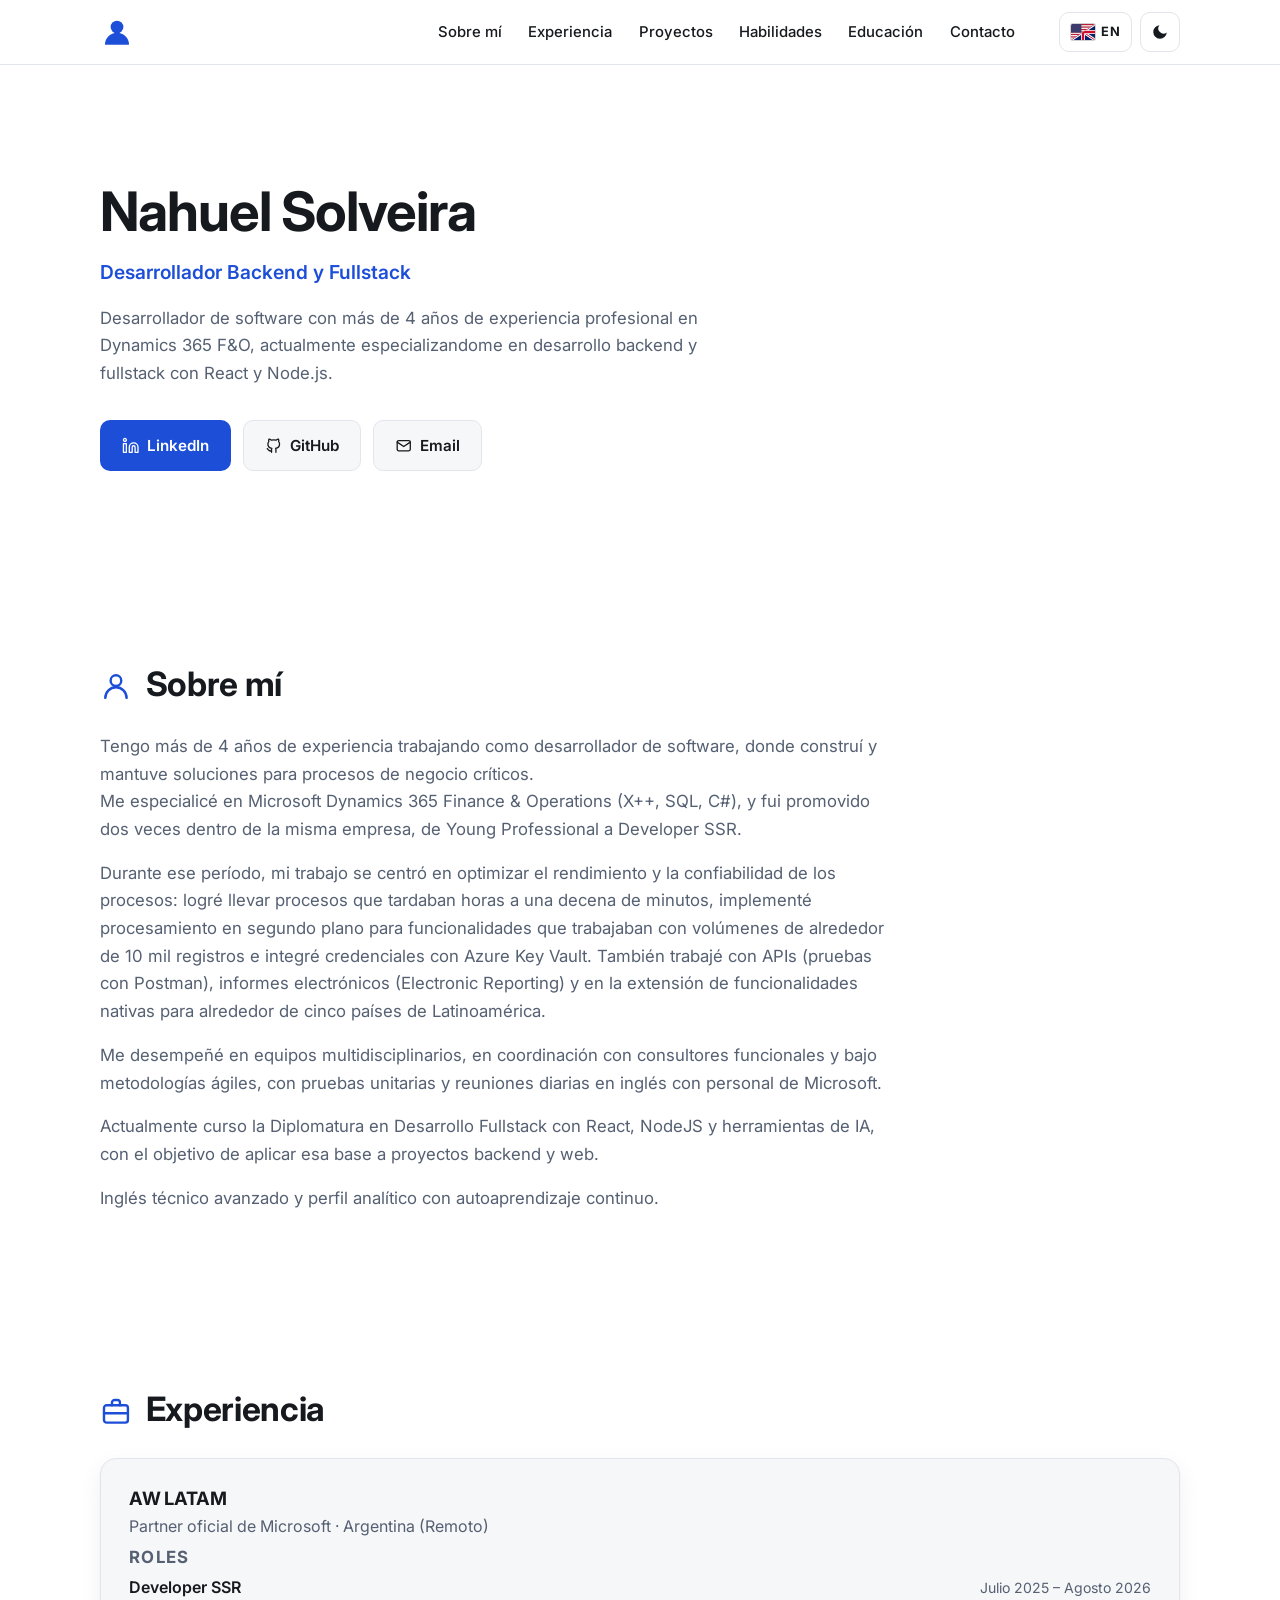
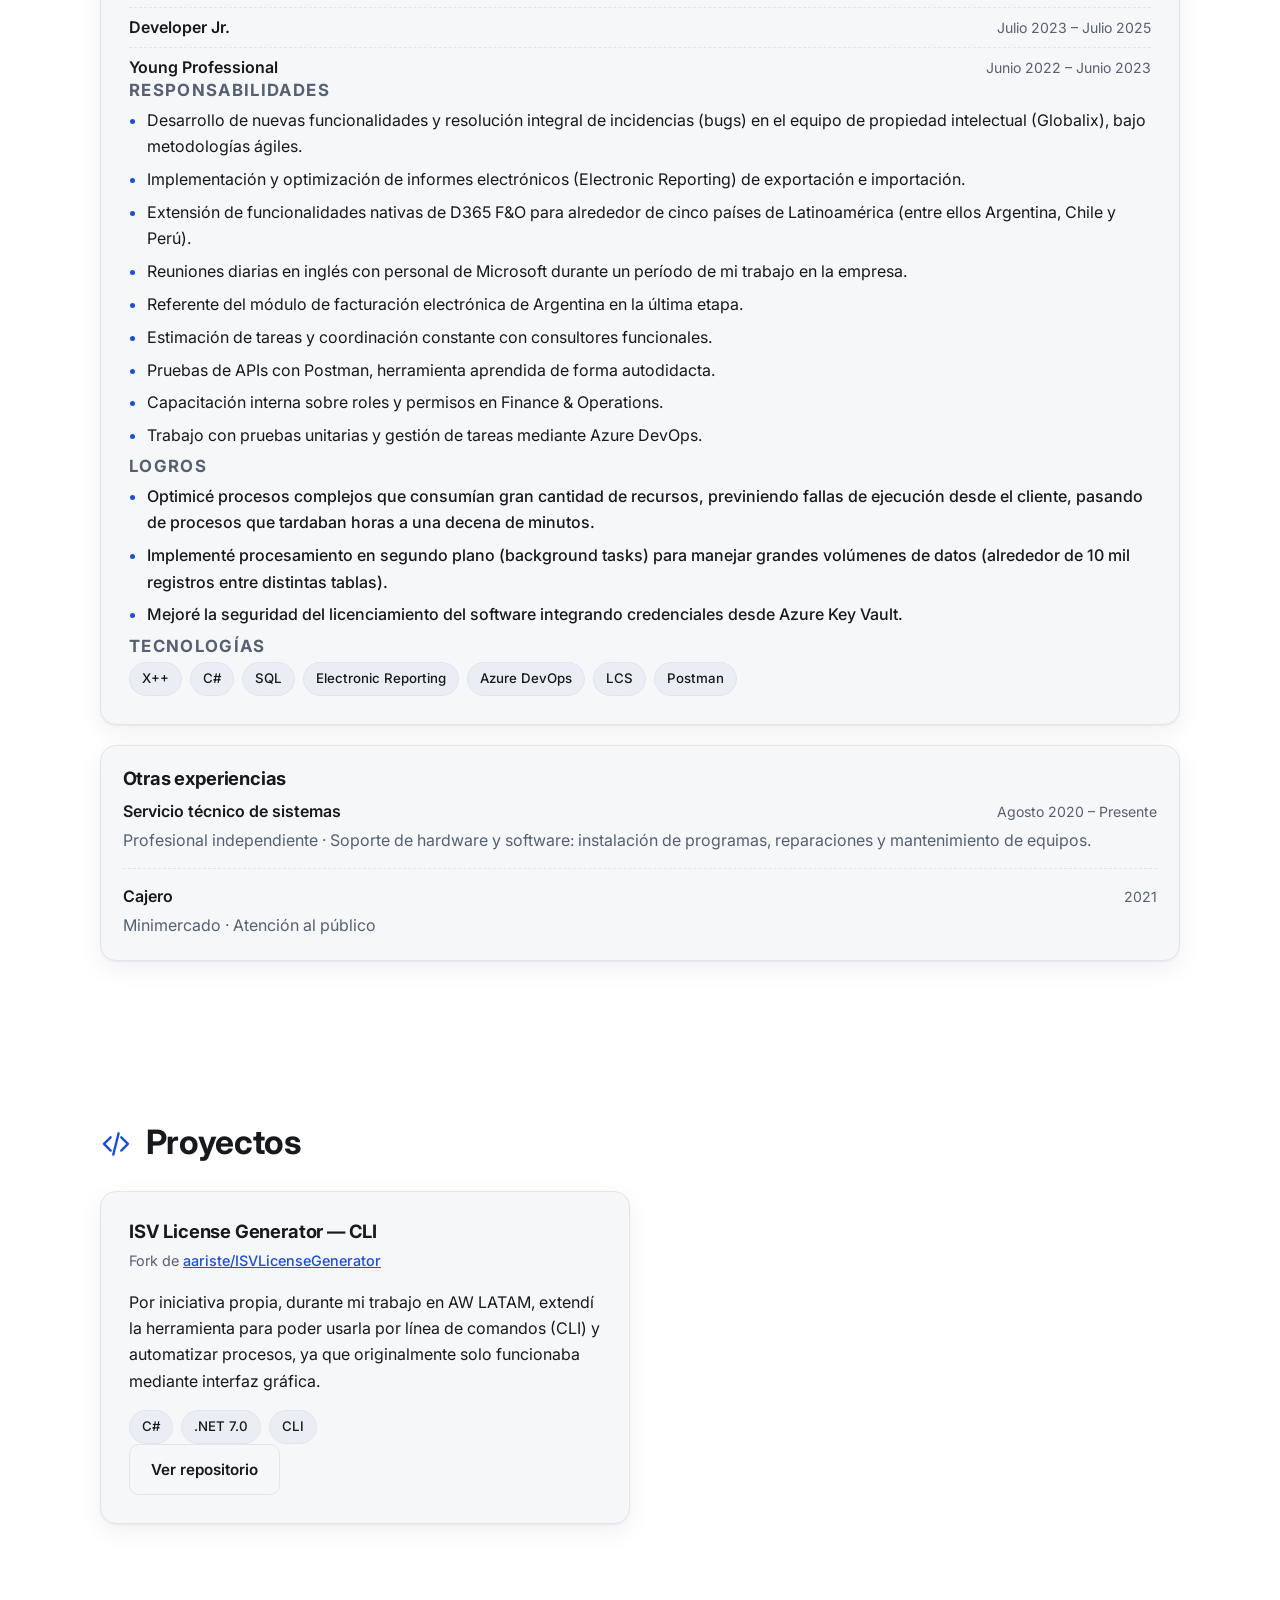
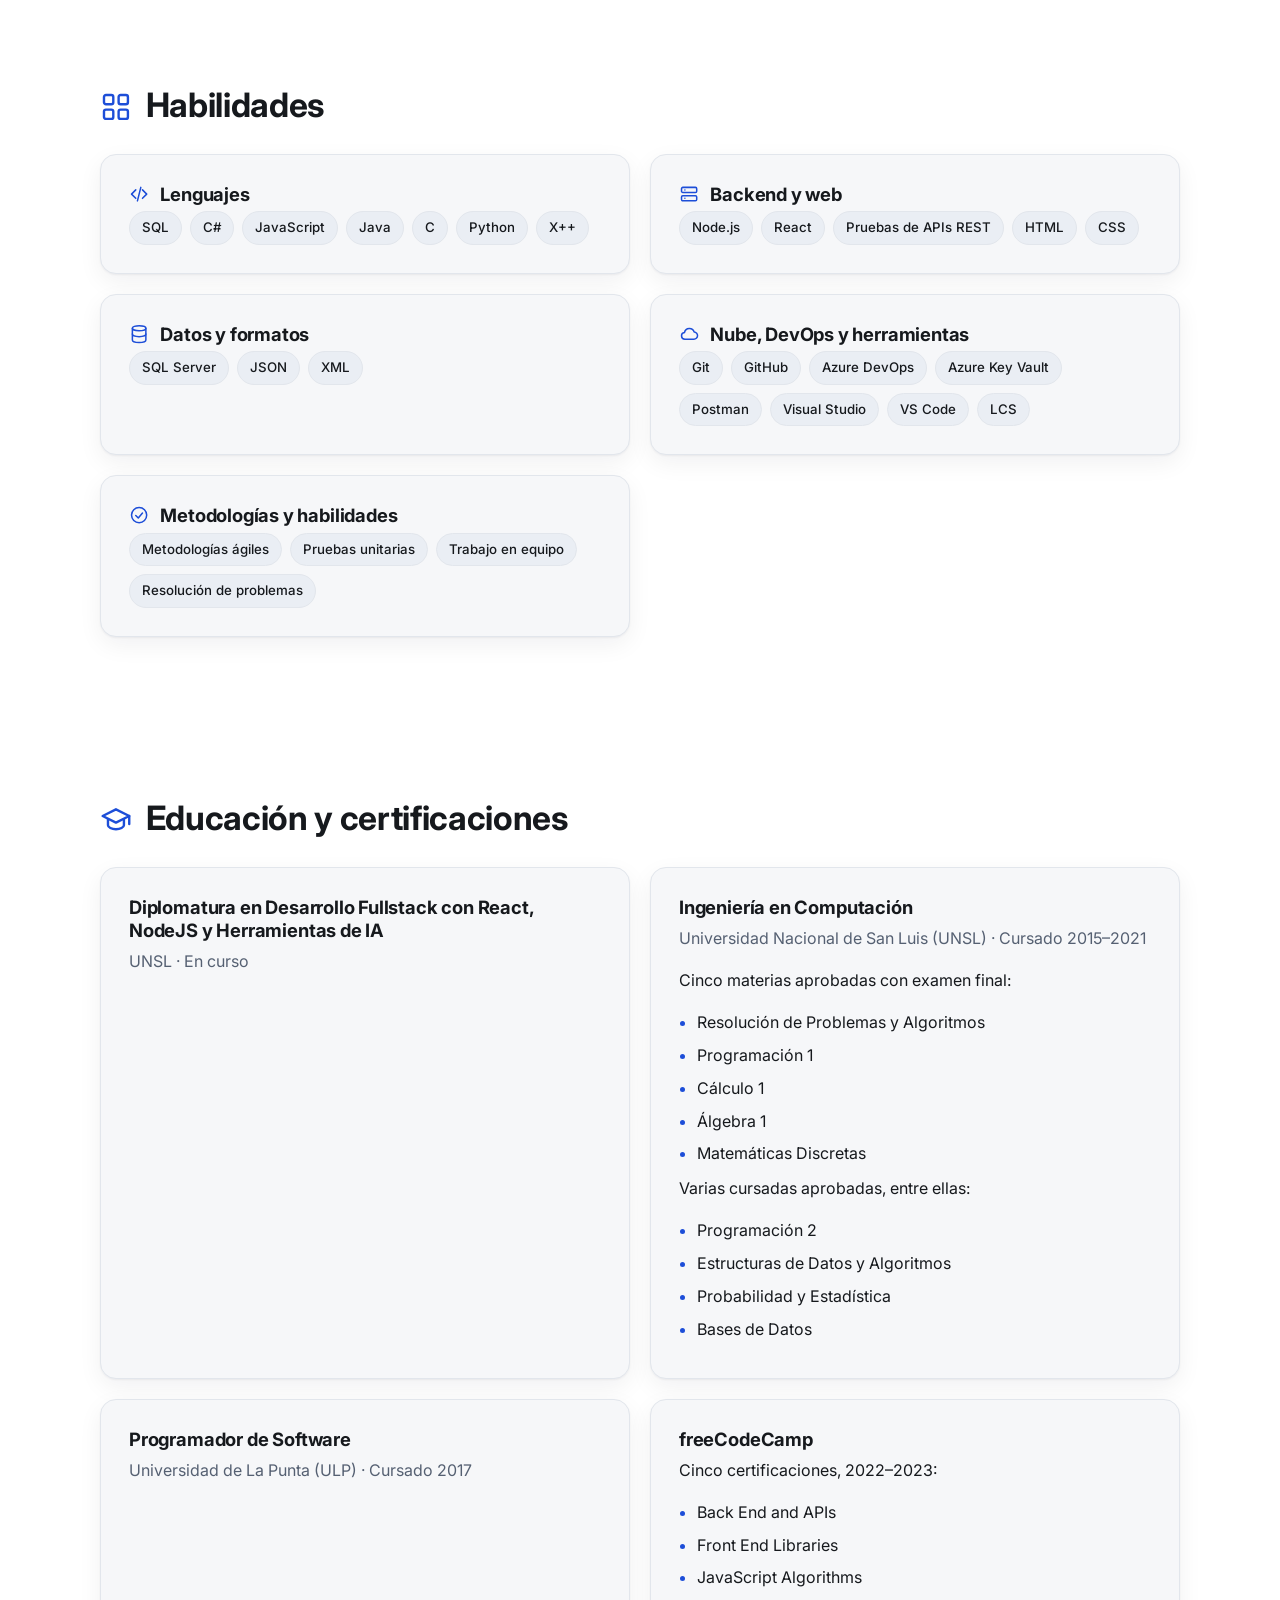
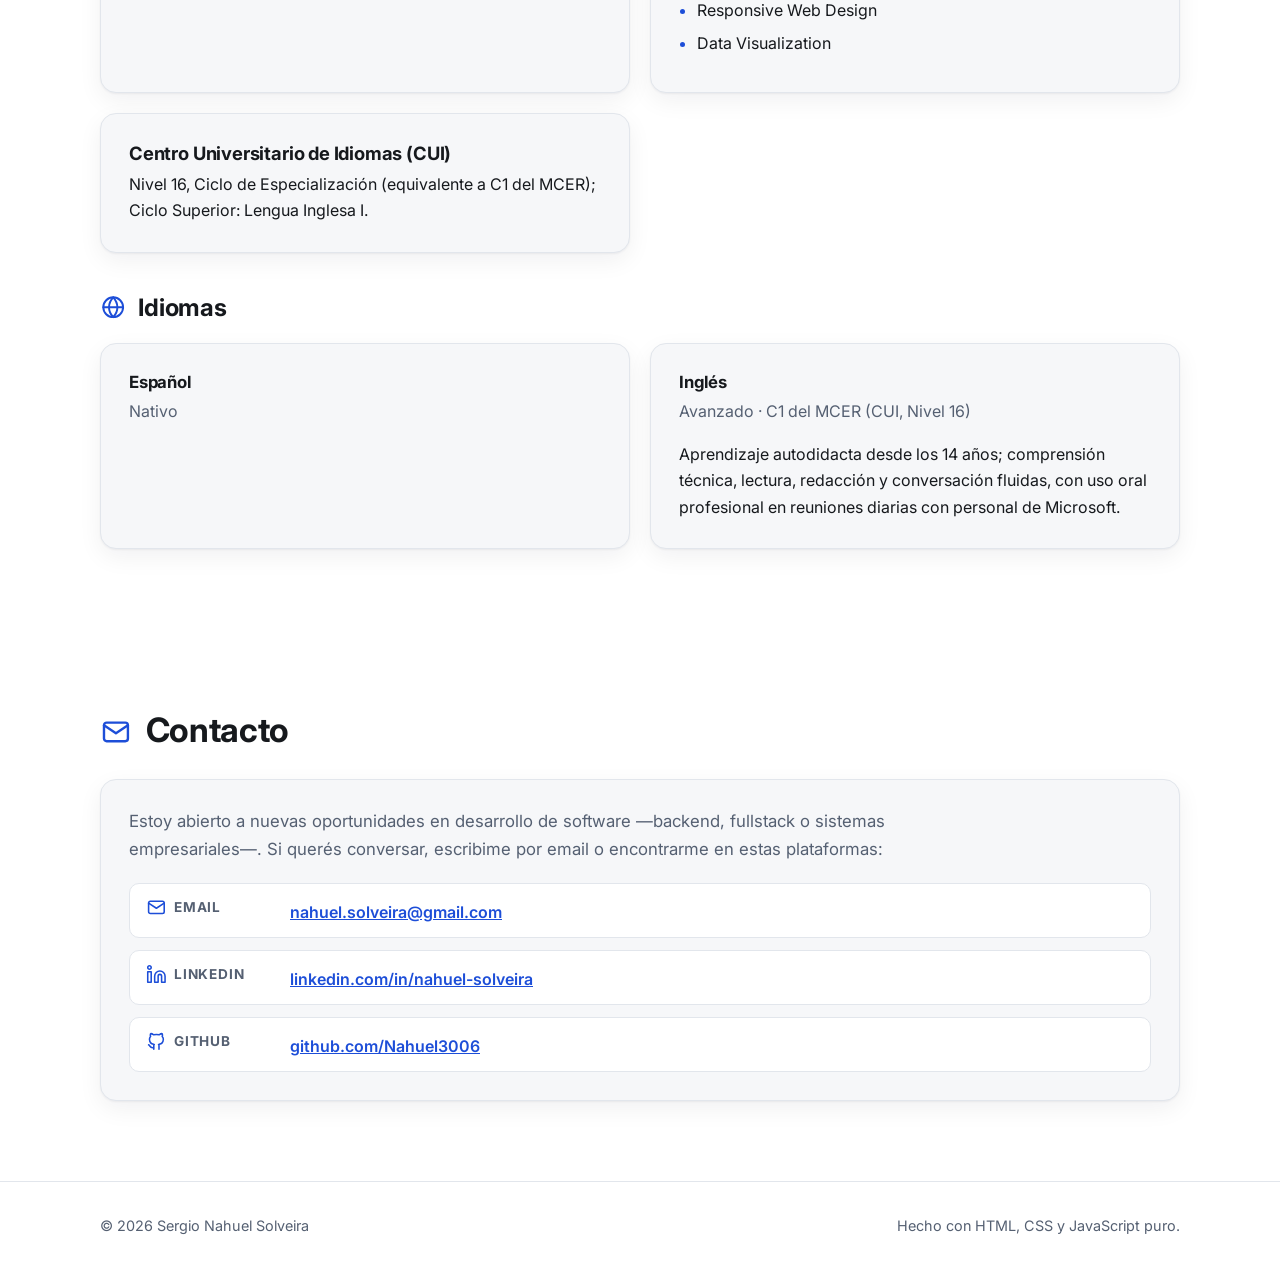
==== commit acad8a5f: "Cambios imagen y hero" ====
--- a/index.html
+++ b/index.html
@@ -216,10 +216,10 @@
     <section class="hero" id="inicio" aria-labelledby="hero-title">
       <div class="container">
         <h1 id="hero-title">Nahuel Solveira</h1>
-        <p class="subtitle">Desarrollador Backend &amp; Fullstack | Experiencia previa en Microsoft Dynamics 365 F&amp;O
+        <p class="subtitle">Desarrollador Backend y Fullstack</p>
+        <p class="intro">Desarrollador de software con más de 4 años de experiencia profesional en Dynamics 365 F&amp;O,
+          actualmente especializandome en desarrollo backend y fullstack con React y Node.js.
         </p>
-        <p class="intro">Durante más de cuatro años mi trabajo se centró en optimizar procesos críticos en Dynamics 365
-          F&amp;O.<br>Actualmente me estoy especializando en desarrollo backend y fullstack con React y Node.js.</p>
         <div class="btn-row">
           <a class="btn btn-primary" href="https://www.linkedin.com/in/nahuel-solveira" target="_blank"
             rel="noopener"><svg class="icon-inline" aria-hidden="true" focusable="false">
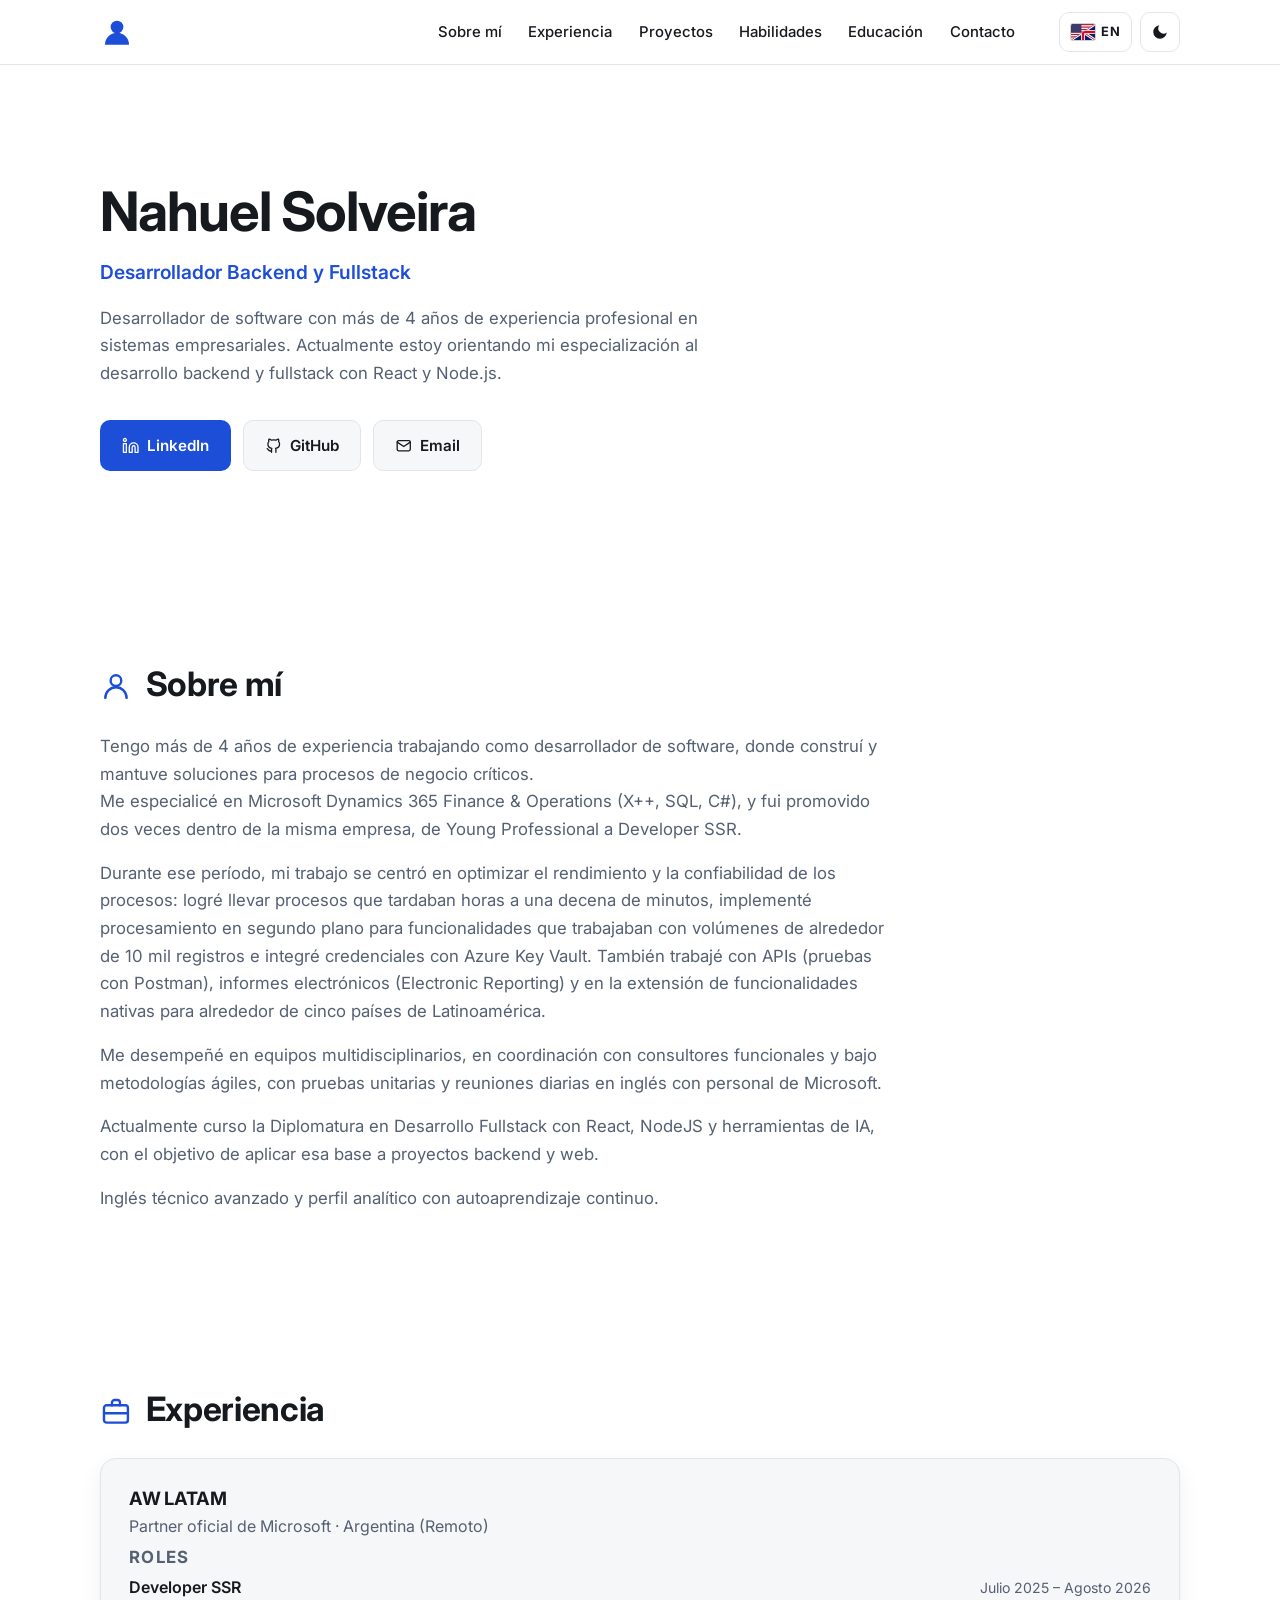
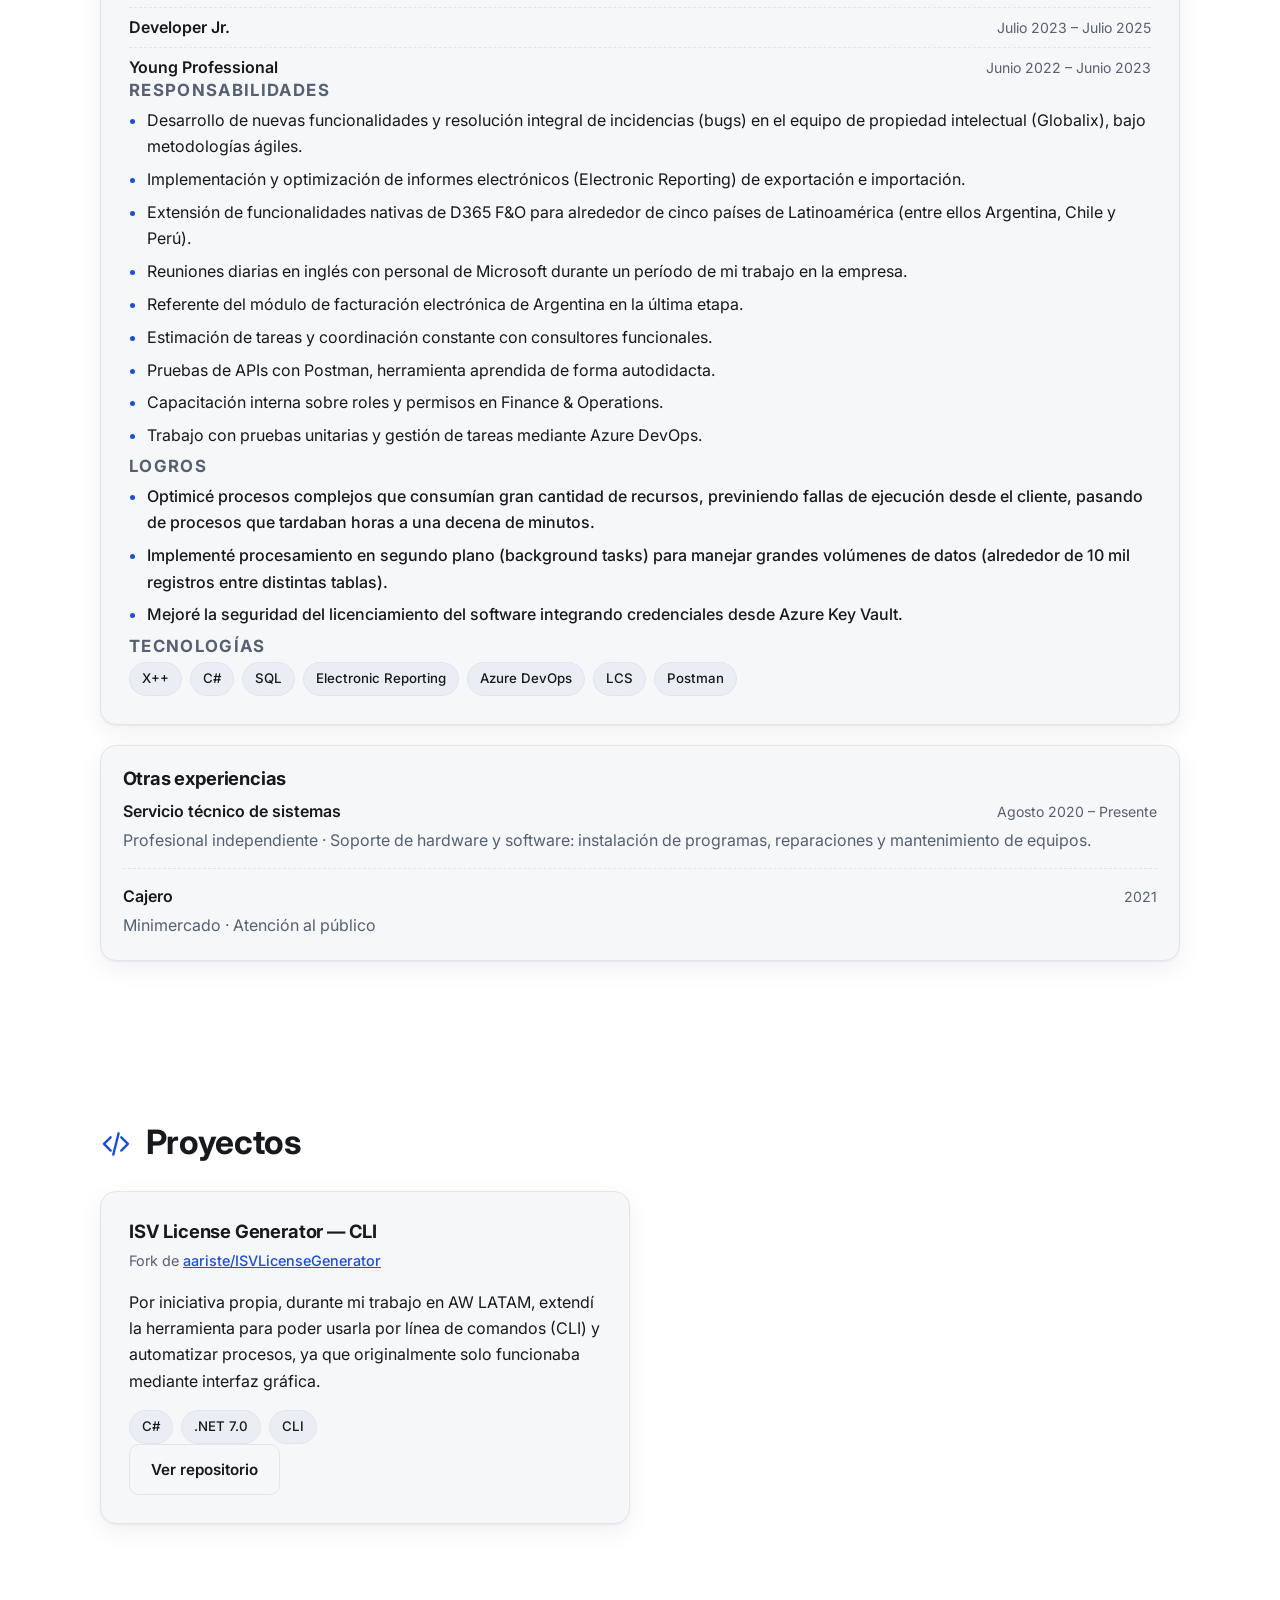
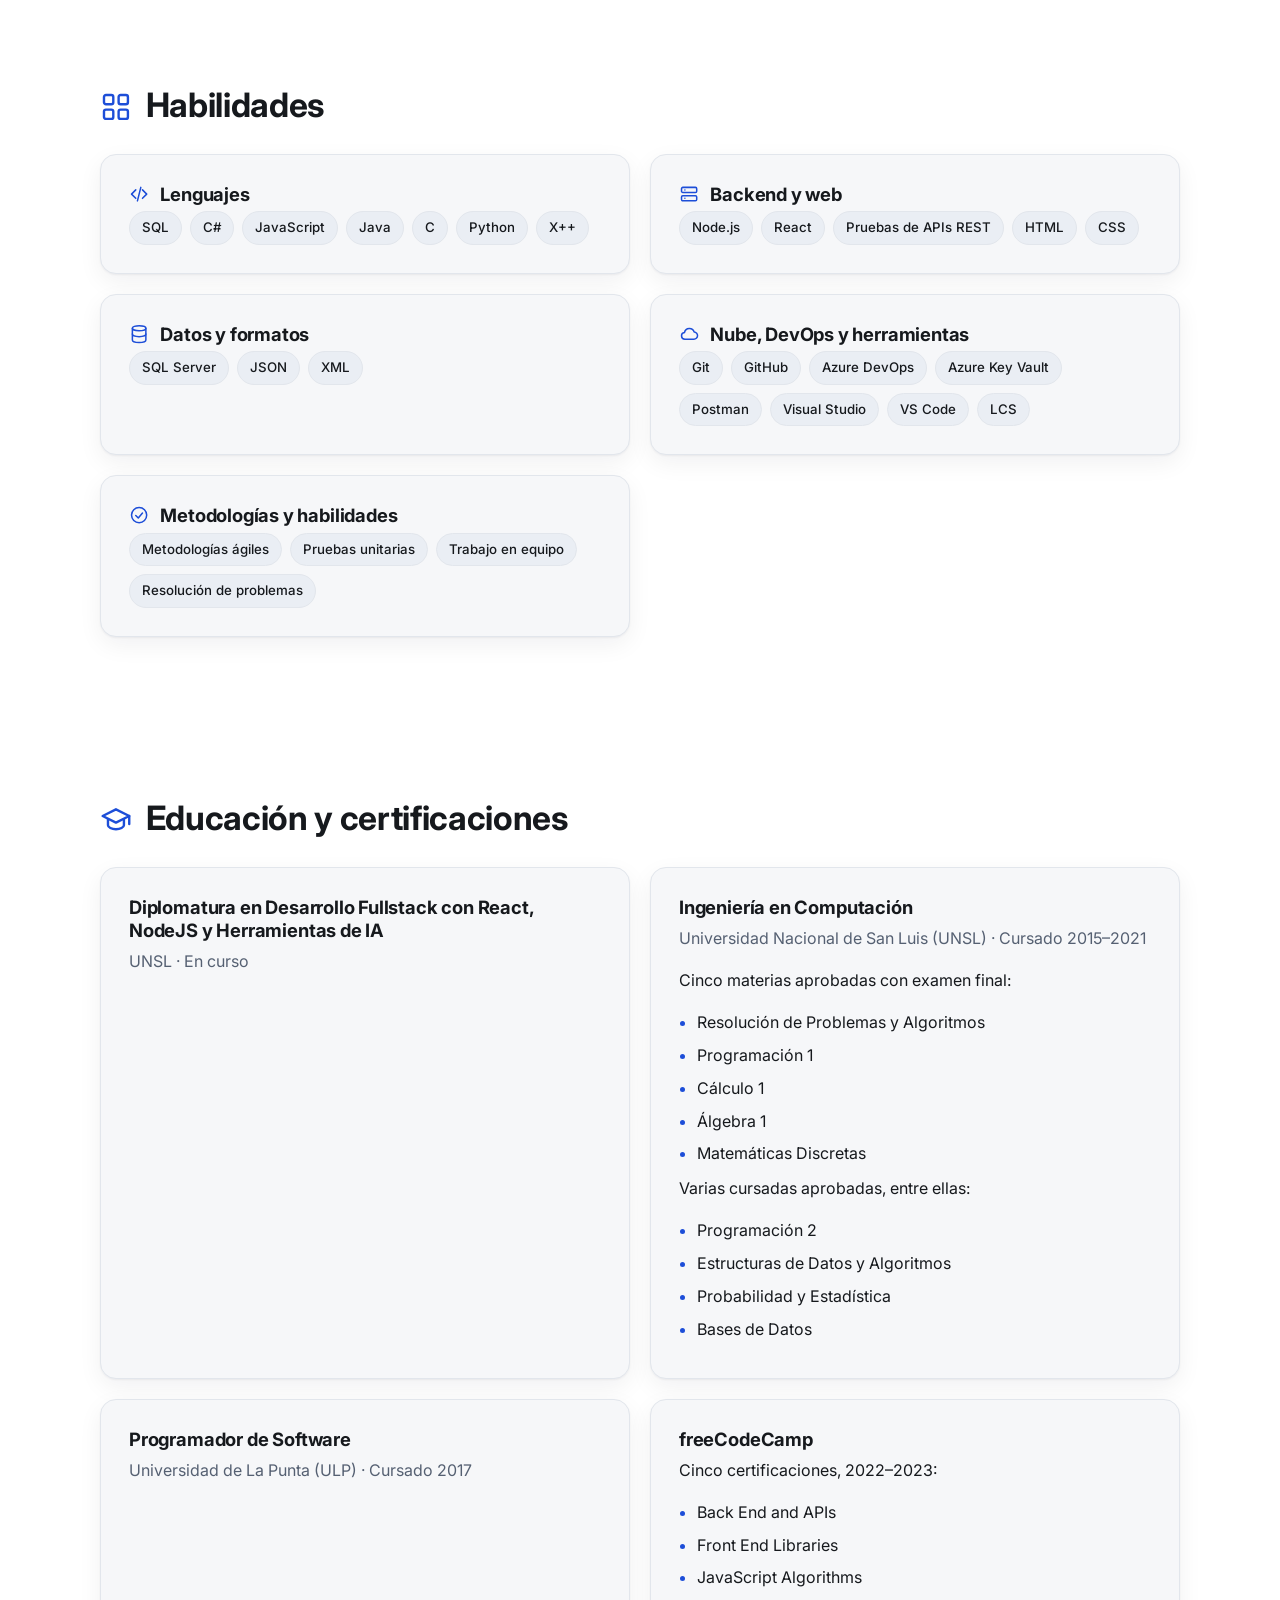
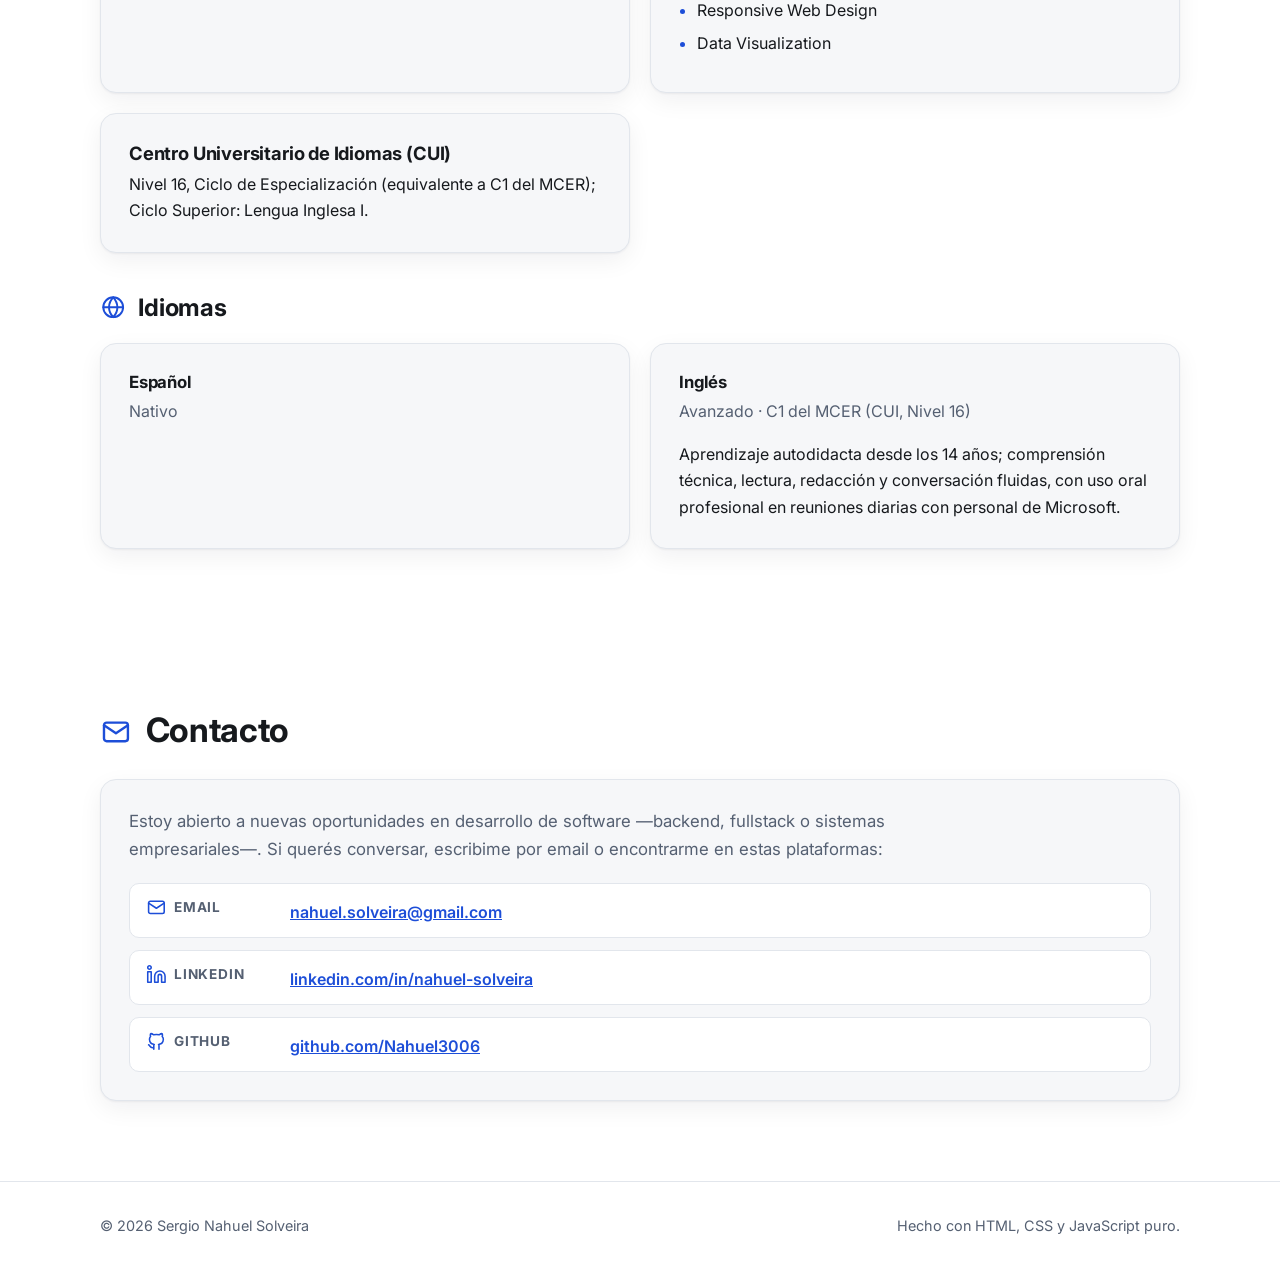
==== commit c2528730: "Cambios en head y hero desc" ====
--- a/index.html
+++ b/index.html
@@ -5,54 +5,40 @@
   <meta charset="UTF-8">
   <meta name="viewport" content="width=device-width, initial-scale=1.0">
 
-  <title>Sergio Nahuel Solveira | Desarrollador Backend/Fullstack · Experiencia previa en Microsoft Dynamics 365 F&amp;O
-  </title>
+  <title>Nahuel Solveira | Desarrollador Backend y Fullstack</title>
   <meta name="description"
-    content="Portfolio de Sergio Nahuel Solveira, desarrollador Backend/Fullstack con más de 4 años de experiencia laboral en Microsoft Dynamics 365 Finance &amp; Operations (X++, SQL, C#) y formación en React y Node.js.">
-  <meta name="author" content="Sergio Nahuel Solveira">
-  <meta name="color-scheme" content="light dark">
+    content="Portfolio de Sergio Nahuel Solveira, desarrollador Backend/Fullstack con 4+ años de experiencia en Dynamics 365 F&amp;O, React y Node.js.">
   <meta name="theme-color" content="#ffffff">
+
   <link rel="canonical" href="https://nahuel3006.github.io/">
   <link rel="alternate" hreflang="es" href="https://nahuel3006.github.io/">
   <link rel="alternate" hreflang="en" href="https://nahuel3006.github.io/en/">
   <link rel="alternate" hreflang="x-default" href="https://nahuel3006.github.io/">
 
-  <!-- Open Graph -->
+  <!-- Vista previa al compartir (Open Graph; X/Twitter lo reutiliza) -->
   <meta property="og:type" content="website">
-  <meta property="og:locale" content="es_AR">
-  <meta property="og:locale:alternate" content="en_US">
   <meta property="og:site_name" content="Sergio Nahuel Solveira">
-  <meta property="og:title"
-    content="Sergio Nahuel Solveira | Desarrollador Backend/Fullstack · Experiencia previa en Microsoft Dynamics 365 F&amp;O">
+  <meta property="og:title" content="Nahuel Solveira | Desarrollador Backend y Fullstack">
   <meta property="og:description"
-    content="Desarrollador Backend/Fullstack con más de 4 años de experiencia laboral en Microsoft Dynamics 365 Finance &amp; Operations y formación en React y Node.js.">
+    content="Desarrollador Backend/Fullstack con 4+ años de experiencia en Dynamics 365 F&amp;O, React y Node.js.">
   <meta property="og:url" content="https://nahuel3006.github.io/">
   <meta property="og:image" content="https://nahuel3006.github.io/og-image.png">
   <meta property="og:image:width" content="1200">
   <meta property="og:image:height" content="630">
-  <meta property="og:image:alt"
-    content="Sergio Nahuel Solveira — Desarrollador Backend &amp; Fullstack con experiencia previa en Microsoft Dynamics 365 F&amp;O">
-
-  <!-- Twitter/X -->
   <meta name="twitter:card" content="summary_large_image">
-  <meta name="twitter:title"
-    content="Sergio Nahuel Solveira | Desarrollador Backend/Fullstack · Experiencia previa en Microsoft Dynamics 365 F&amp;O">
-  <meta name="twitter:description"
-    content="Desarrollador Backend/Fullstack con más de 4 años de experiencia laboral en Microsoft Dynamics 365 Finance &amp; Operations y formación en React y Node.js.">
-  <meta name="twitter:image" content="https://nahuel3006.github.io/og-image.png">
+
+  <!-- Tipografía y estilos -->
+  <link rel="preconnect" href="https://fonts.googleapis.com">
+  <link rel="preconnect" href="https://fonts.gstatic.com" crossorigin>
+  <link rel="stylesheet" href="https://fonts.googleapis.com/css2?family=Inter:wght@400;500;600;700&display=swap">
+  <link rel="stylesheet" href="styles.css">
 
   <!-- Favicon (SVG inline, sin archivos extra) -->
   <link rel="icon" type="image/svg+xml"
     href="data:image/svg+xml,%3Csvg%20xmlns='http://www.w3.org/2000/svg'%20viewBox='0%200%2064%2064'%3E%3Crect%20width='64'%20height='64'%20rx='14'%20fill='%231d4ed8'/%3E%3Ccircle%20cx='32'%20cy='24'%20r='9'%20fill='%23ffffff'/%3E%3Cpath%20d='M14%2052c0-10%208-18%2018-18s18%208%2018%2018z'%20fill='%23ffffff'/%3E%3C/svg%3E">
 
-  <!-- Tipografía: Inter con fallback al sistema -->
-  <link rel="preconnect" href="https://fonts.googleapis.com">
-  <link rel="preconnect" href="https://fonts.gstatic.com" crossorigin>
-  <link rel="stylesheet" href="https://fonts.googleapis.com/css2?family=Inter:wght@400;500;600;700&display=swap">
-
-  <link rel="stylesheet" href="styles.css">
-
-  <!-- Aplica la preferencia guardada antes del primer pintado (evita parpadeo) -->
+
+  <!-- Aplica el tema guardado antes del primer pintado (evita parpadeo) -->
   <script>
     (function () {
       try {
@@ -217,8 +203,9 @@
       <div class="container">
         <h1 id="hero-title">Nahuel Solveira</h1>
         <p class="subtitle">Desarrollador Backend y Fullstack</p>
-        <p class="intro">Desarrollador de software con más de 4 años de experiencia profesional en Dynamics 365 F&amp;O,
-          actualmente especializandome en desarrollo backend y fullstack con React y Node.js.
+        <p class="intro">Desarrollador de software con más de 4 años de experiencia profesional en sistemas
+          empresariales. Actualmente estoy orientando mi especialización al desarrollo backend y fullstack con React y
+          Node.js.
         </p>
         <div class="btn-row">
           <a class="btn btn-primary" href="https://www.linkedin.com/in/nahuel-solveira" target="_blank"
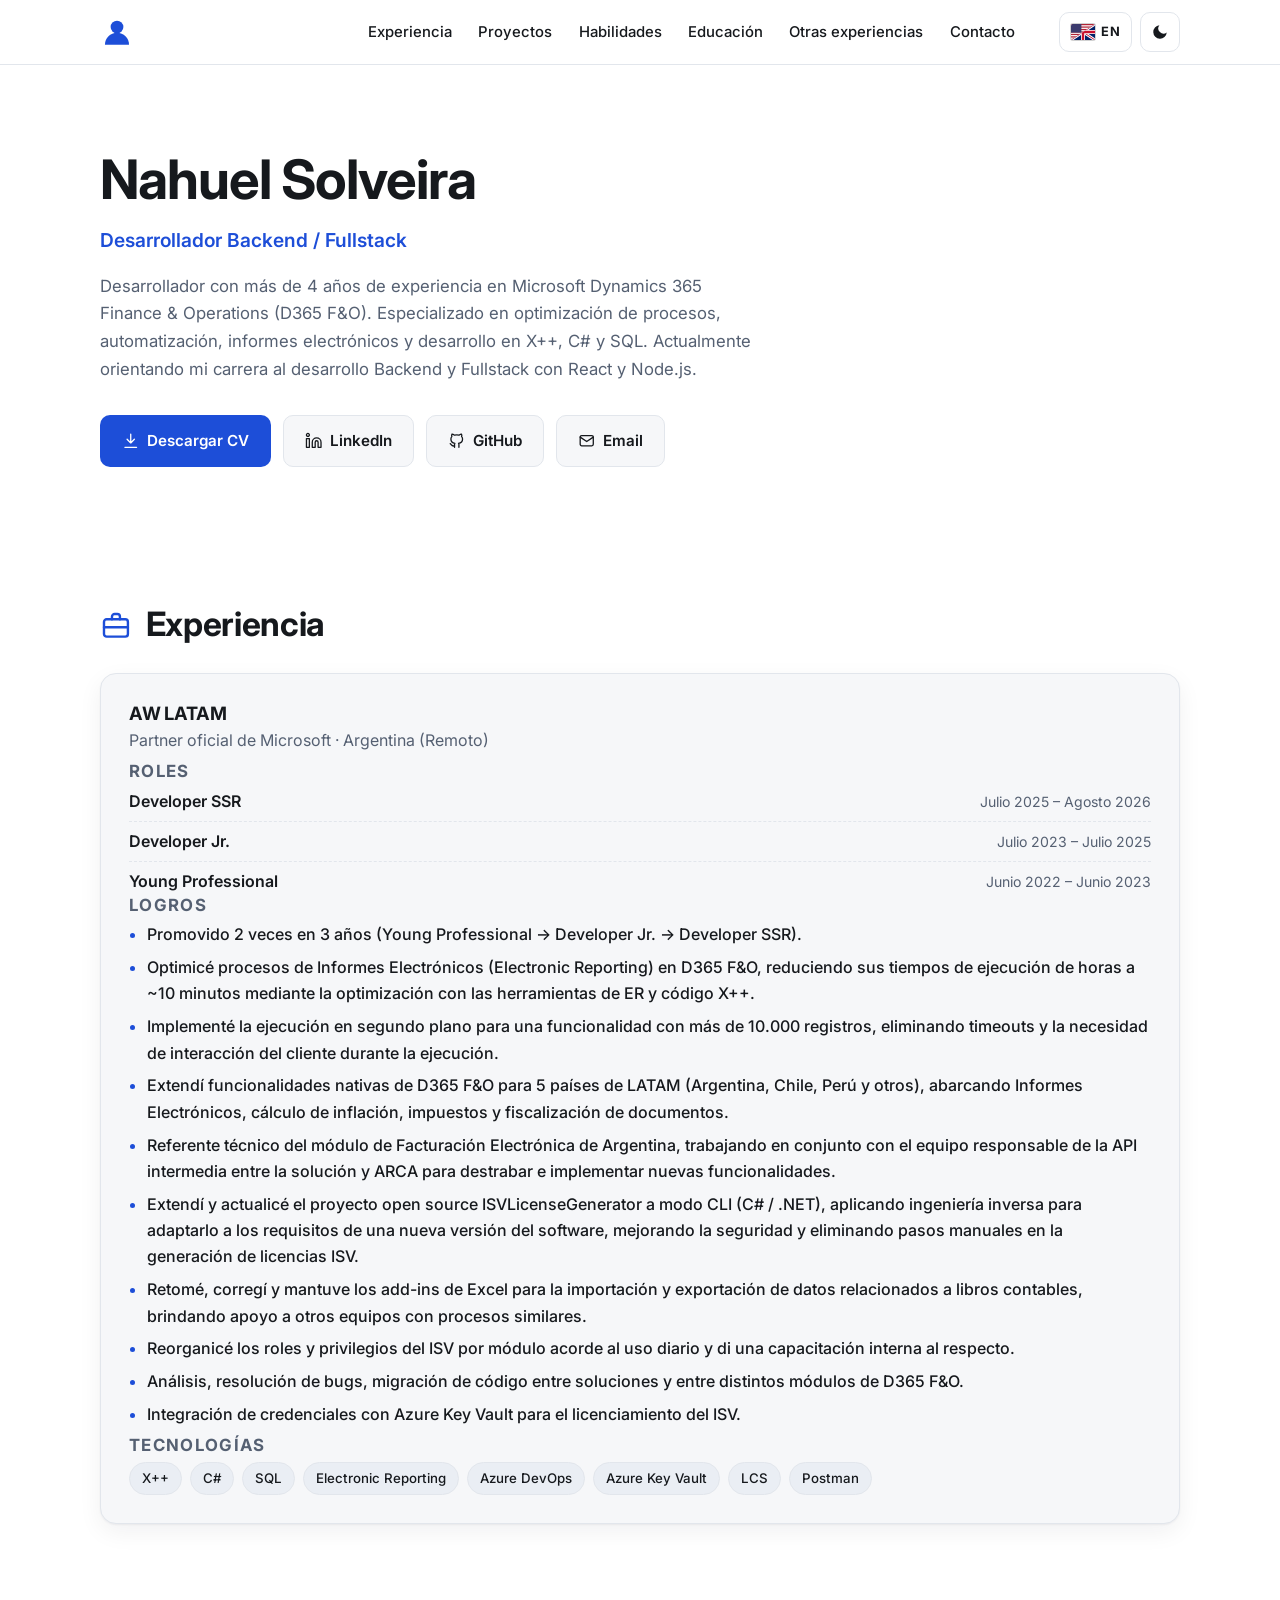
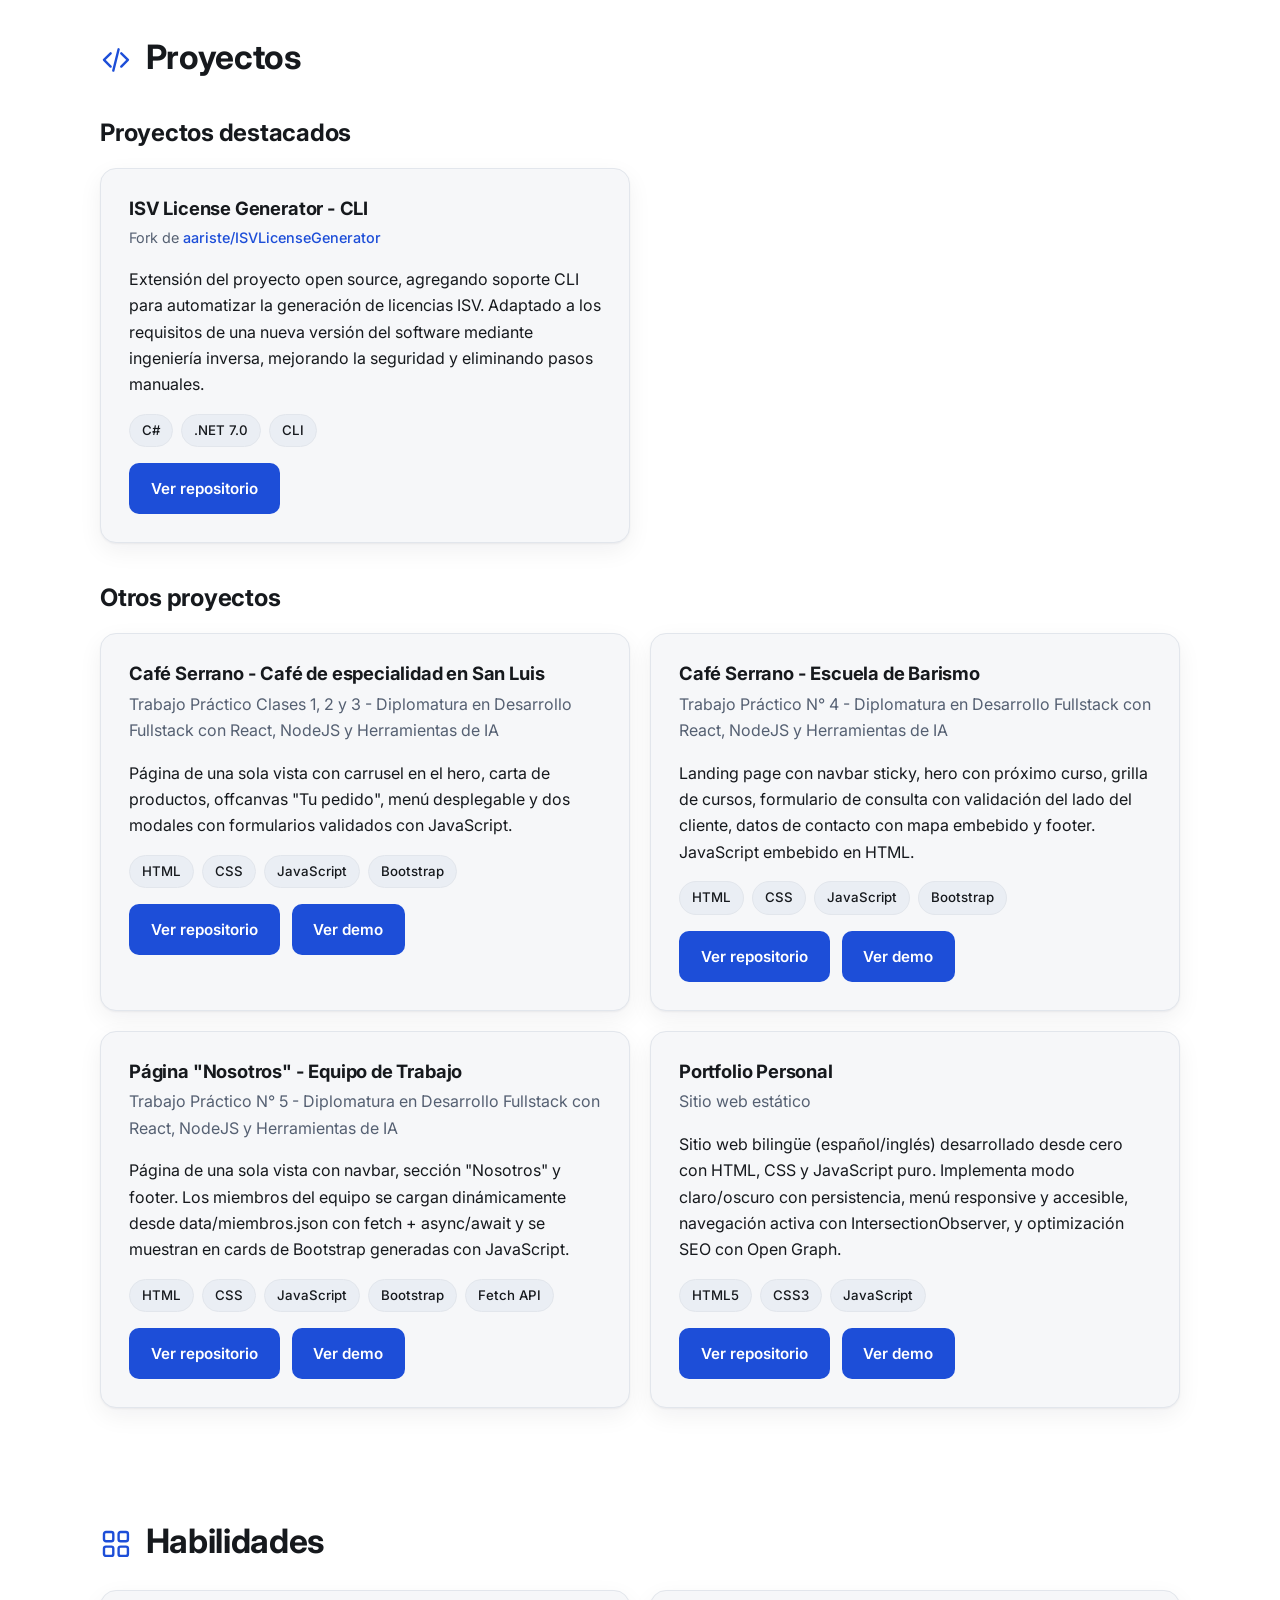
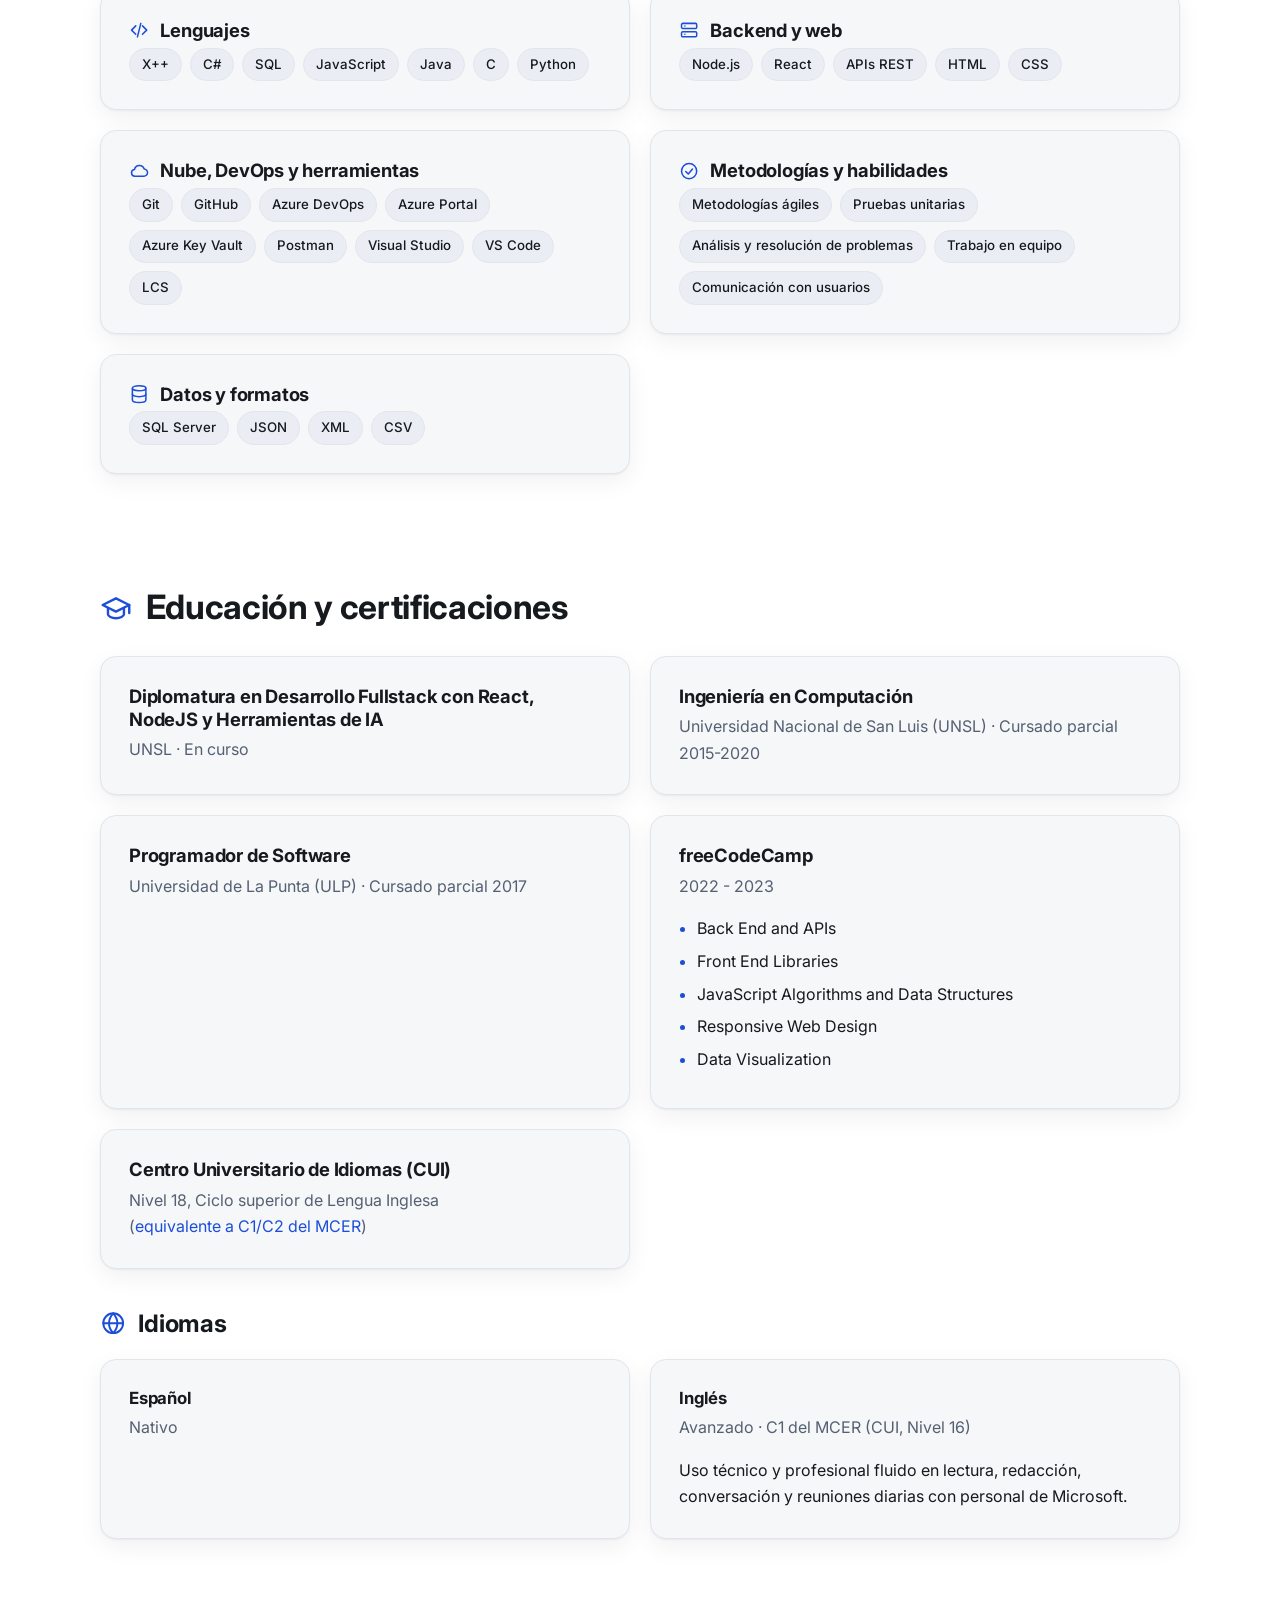
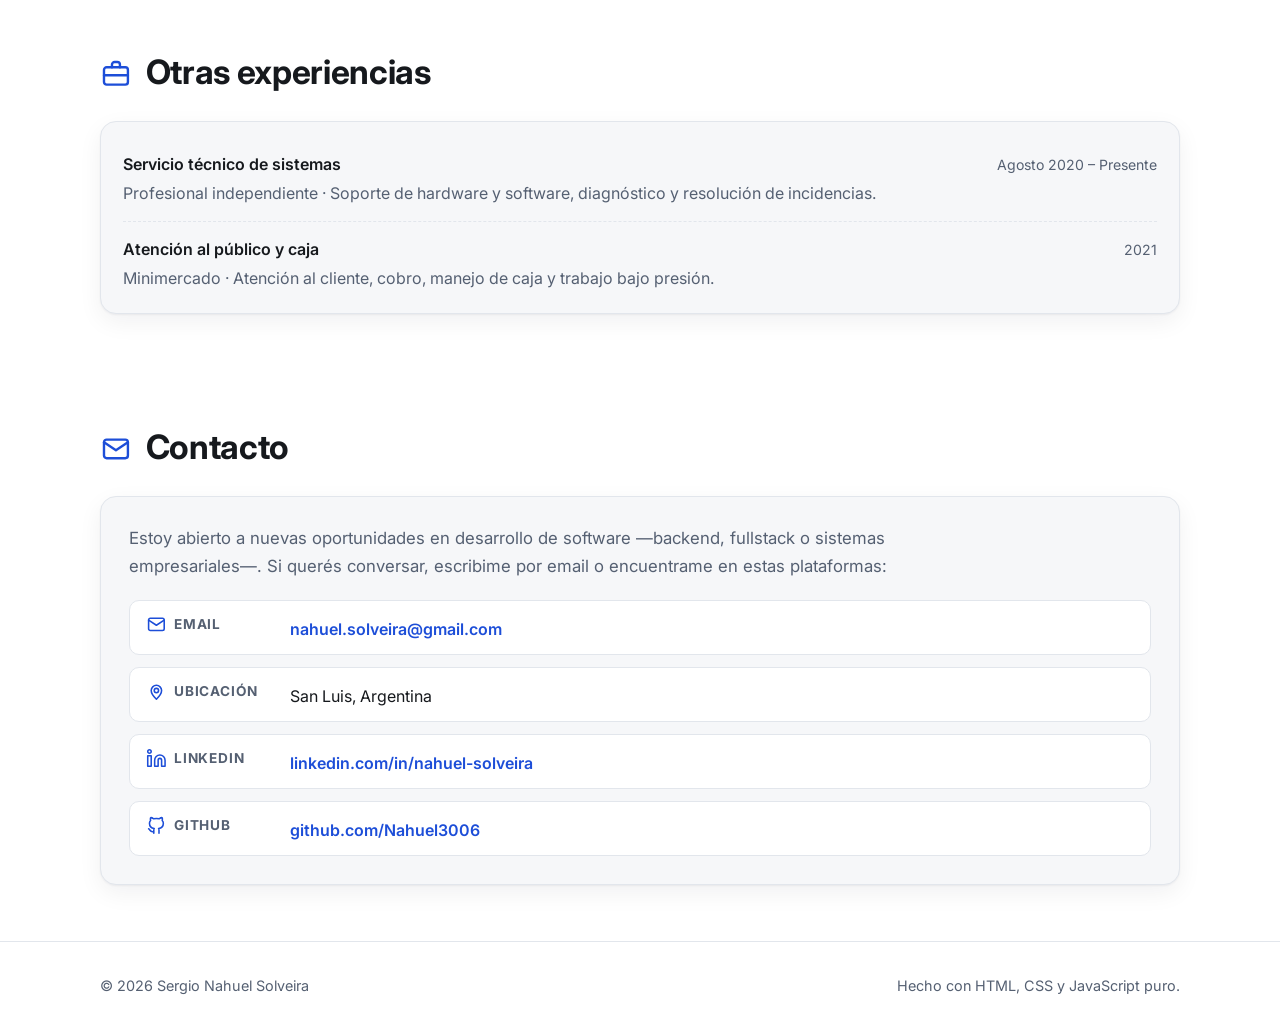
==== commit a5d210a7: "cambios varios y CV actualizado" ====
--- a/index.html
+++ b/index.html
@@ -108,6 +108,13 @@
       <path
         d="M9 19c-4.3 1.4-4.3-2.5-6-3m12 5v-3.5c0-1 .1-1.4-.5-2 2.8-.3 5.5-1.4 5.5-6a4.6 4.6 0 0 0-1.3-3.2 4.2 4.2 0 0 0-.1-3.2s-1.1-.3-3.5 1.3a12.3 12.3 0 0 0-6.2 0C6.5 2.8 5.4 3.1 5.4 3.1a4.2 4.2 0 0 0-.1 3.2A4.6 4.6 0 0 0 4 9.5c0 4.6 2.7 5.7 5.5 6-.6.6-.6 1.2-.5 2V21" />
     </symbol>
+    <symbol id="i-map-pin" viewBox="0 0 24 24">
+      <path d="M12 21s-6-5.686-6-10a6 6 0 1 1 12 0c0 4.314-6 10-6 10z" />
+      <circle cx="12" cy="11" r="2.5" />
+    </symbol>
+    <symbol id="i-download" viewBox="0 0 24 24">
+      <path d="M12 3v12M7 10l5 5 5-5M4 21h16" />
+    </symbol>
   </svg>
 
   <a class="skip-link" href="#contenido">Saltar al contenido</a>
@@ -125,11 +132,11 @@
       <div class="nav-panel" id="site-nav">
         <nav aria-label="Navegación principal">
           <ul>
-            <li><a href="#sobre-mi">Sobre mí</a></li>
             <li><a href="#experiencia">Experiencia</a></li>
             <li><a href="#proyectos">Proyectos</a></li>
             <li><a href="#habilidades">Habilidades</a></li>
             <li><a href="#educacion">Educación</a></li>
+            <li><a href="#otras-experiencias">Otras experiencias</a></li>
             <li><a href="#contacto">Contacto</a></li>
           </ul>
         </nav>
@@ -202,13 +209,18 @@
     <section class="hero" id="inicio" aria-labelledby="hero-title">
       <div class="container">
         <h1 id="hero-title">Nahuel Solveira</h1>
-        <p class="subtitle">Desarrollador Backend y Fullstack</p>
-        <p class="intro">Desarrollador de software con más de 4 años de experiencia profesional en sistemas
-          empresariales. Actualmente estoy orientando mi especialización al desarrollo backend y fullstack con React y
+        <p class="subtitle">Desarrollador Backend / Fullstack</p>
+        <p class="intro">Desarrollador con más de 4 años de experiencia en Microsoft Dynamics 365 Finance &amp;
+          Operations (D365 F&amp;O). Especializado en optimización de procesos, automatización, informes electrónicos y
+          desarrollo en X++, C# y SQL. Actualmente orientando mi carrera al desarrollo Backend y Fullstack con React y
           Node.js.
         </p>
         <div class="btn-row">
-          <a class="btn btn-primary" href="https://www.linkedin.com/in/nahuel-solveira" target="_blank"
+          <a class="btn btn-primary " href="cv/Nahuel-Solveira-CV-ES.pdf" download><svg class="icon-inline"
+              aria-hidden="true" focusable="false">
+              <use href="#i-download" />
+            </svg>Descargar CV<span class="sr-only"> (PDF)</span></a>
+          <a class="btn btn-outline" href="https://www.linkedin.com/in/nahuel-solveira" target="_blank"
             rel="noopener"><svg class="icon-inline" aria-hidden="true" focusable="false">
               <use href="#i-linkedin" />
             </svg>LinkedIn<span class="sr-only"> (se abre en una pestaña nueva)</span></a>
@@ -224,41 +236,7 @@
       </div>
     </section>
 
-    <!-- 2. Sobre mí -->
-    <section id="sobre-mi" aria-labelledby="titulo-sobre-mi">
-      <div class="container">
-        <h2 class="section-title" id="titulo-sobre-mi"><svg class="icon-inline" aria-hidden="true" focusable="false">
-            <use href="#i-user" />
-          </svg> Sobre mí</h2>
-        <p class="lead">
-          Tengo más de 4 años de experiencia trabajando como desarrollador de software, donde construí y mantuve
-          soluciones para procesos de negocio críticos.
-          <br>Me especialicé en Microsoft Dynamics 365 Finance &amp; Operations (X++, SQL, C#), y fui promovido dos
-          veces
-          dentro de la misma empresa, de Young Professional a Developer SSR.
-        </p>
-        <p class="lead">
-          Durante ese período, mi trabajo se centró en optimizar el rendimiento y la confiabilidad de los procesos:
-          logré llevar procesos que tardaban horas a una decena de minutos, implementé procesamiento en segundo plano
-          para funcionalidades que trabajaban con volúmenes de alrededor de 10 mil registros e integré credenciales con
-          Azure Key Vault. También trabajé con APIs (pruebas con Postman), informes electrónicos (Electronic Reporting)
-          y en la extensión de funcionalidades nativas para alrededor de cinco países de Latinoamérica.
-        </p>
-        <p class="lead">
-          Me desempeñé en equipos multidisciplinarios, en coordinación con consultores funcionales y bajo metodologías
-          ágiles, con pruebas unitarias y reuniones diarias en inglés con personal de Microsoft.</p>
-        <p class="lead">
-          Actualmente curso la Diplomatura en Desarrollo Fullstack con React, NodeJS y herramientas de IA, con el
-          objetivo
-          de aplicar esa base a proyectos backend y web.
-        </p>
-        <p class="lead">
-          Inglés técnico avanzado y perfil analítico con autoaprendizaje continuo.
-        </p>
-      </div>
-    </section>
-
-    <!-- 3. Experiencia -->
+    <!-- 2. Experiencia -->
     <section id="experiencia" aria-labelledby="titulo-experiencia">
       <div class="container">
         <h2 class="section-title" id="titulo-experiencia"><svg class="icon-inline" aria-hidden="true" focusable="false">
@@ -281,30 +259,29 @@
             </li>
           </ul>
 
-          <h4 class="subhead">Responsabilidades</h4>
-          <ul class="list">
-            <li>Desarrollo de nuevas funcionalidades y resolución integral de incidencias (bugs) en el equipo de
-              propiedad intelectual (Globalix), bajo metodologías ágiles.</li>
-            <li>Implementación y optimización de informes electrónicos (Electronic Reporting) de exportación e
-              importación.</li>
-            <li>Extensión de funcionalidades nativas de D365 F&amp;O para alrededor de cinco países de Latinoamérica
-              (entre ellos Argentina, Chile y Perú).</li>
-            <li>Reuniones diarias en inglés con personal de Microsoft durante un período de mi trabajo en la empresa.
-            </li>
-            <li>Referente del módulo de facturación electrónica de Argentina en la última etapa.</li>
-            <li>Estimación de tareas y coordinación constante con consultores funcionales.</li>
-            <li>Pruebas de APIs con Postman, herramienta aprendida de forma autodidacta.</li>
-            <li>Capacitación interna sobre roles y permisos en Finance &amp; Operations.</li>
-            <li>Trabajo con pruebas unitarias y gestión de tareas mediante Azure DevOps.</li>
-          </ul>
-
           <h4 class="subhead">Logros</h4>
           <ul class="list highlights">
-            <li>Optimicé procesos complejos que consumían gran cantidad de recursos, previniendo fallas de ejecución
-              desde el cliente, pasando de procesos que tardaban horas a una decena de minutos.</li>
-            <li>Implementé procesamiento en segundo plano (background tasks) para manejar grandes volúmenes de datos
-              (alrededor de 10 mil registros entre distintas tablas).</li>
-            <li>Mejoré la seguridad del licenciamiento del software integrando credenciales desde Azure Key Vault.</li>
+            <li>Promovido 2 veces en 3 años (Young Professional → Developer Jr. → Developer SSR).</li>
+            <li>Optimicé procesos de Informes Electrónicos (Electronic Reporting) en D365 F&amp;O, reduciendo sus
+              tiempos de ejecución de horas a ~10 minutos mediante la optimización con las herramientas de ER y código
+              X++.</li>
+            <li>Implementé la ejecución en segundo plano para una funcionalidad con más de 10.000 registros, eliminando
+              timeouts y la necesidad de interacción del cliente durante la ejecución.</li>
+            <li>Extendí funcionalidades nativas de D365 F&amp;O para 5 países de LATAM (Argentina, Chile, Perú y otros),
+              abarcando Informes Electrónicos, cálculo de inflación, impuestos y fiscalización de documentos.</li>
+            <li>Referente técnico del módulo de Facturación Electrónica de Argentina, trabajando en conjunto con el
+              equipo responsable de la API intermedia entre la solución y ARCA para destrabar e implementar nuevas
+              funcionalidades.</li>
+            <li>Extendí y actualicé el proyecto open source ISVLicenseGenerator a modo CLI (C# / .NET), aplicando
+              ingeniería inversa para adaptarlo a los requisitos de una nueva versión del software, mejorando la
+              seguridad y eliminando pasos manuales en la generación de licencias ISV.</li>
+            <li>Retomé, corregí y mantuve los add-ins de Excel para la importación y exportación de datos relacionados a
+              libros contables, brindando apoyo a otros equipos con procesos similares.</li>
+            <li>Reorganicé los roles y privilegios del ISV por módulo acorde al uso diario y di una capacitación interna
+              al respecto.</li>
+            <li>Análisis, resolución de bugs, migración de código entre soluciones y entre distintos módulos de D365
+              F&amp;O.</li>
+            <li>Integración de credenciales con Azure Key Vault para el licenciamiento del ISV.</li>
           </ul>
 
           <h4 class="subhead">Tecnologías</h4>
@@ -314,24 +291,9 @@
             <li class="chip">SQL</li>
             <li class="chip">Electronic Reporting</li>
             <li class="chip">Azure DevOps</li>
+            <li class="chip">Azure Key Vault</li>
             <li class="chip">LCS</li>
             <li class="chip">Postman</li>
-          </ul>
-        </article>
-
-        <article class="card card-compact">
-          <h3>Otras experiencias</h3>
-          <ul class="mini-list">
-            <li>
-              <p class="mini-line"><span class="role-name">Servicio técnico de sistemas</span> <span
-                  class="role-date">Agosto 2020 – Presente</span></p>
-              <p class="muted">Profesional independiente · Soporte de hardware y software: instalación de programas,
-                reparaciones y mantenimiento de equipos.</p>
-            </li>
-            <li>
-              <p class="mini-line"><span class="role-name">Cajero</span> <span class="role-date">2021</span></p>
-              <p class="muted">Minimercado · Atención al público</p>
-            </li>
           </ul>
         </article>
       </div>
@@ -344,37 +306,113 @@
             <use href="#i-code" />
           </svg> Proyectos</h2>
 
+        <h3 class="section-subtitle">Proyectos destacados</h3>
         <div class="grid grid-2">
           <article class="card">
-            <h3>ISV License Generator — CLI</h3>
+            <h3>ISV License Generator - CLI</h3>
             <p class="muted card-subtitle">Fork de <a href="https://github.com/aariste/ISVLicenseGenerator"
                 target="_blank" rel="noopener">aariste/ISVLicenseGenerator<span class="sr-only"> (se abre en una pestaña
                   nueva)</span></a></p>
-            <p>Por iniciativa propia, durante mi trabajo en AW LATAM, extendí la herramienta para poder usarla por línea
-              de comandos (CLI) y automatizar procesos, ya que originalmente solo funcionaba mediante interfaz gráfica.
-            </p>
+            <p>Extensión del proyecto open source, agregando soporte CLI para automatizar la generación de licencias
+              ISV.
+              Adaptado a los requisitos de una nueva versión del software mediante ingeniería inversa, mejorando la
+              seguridad y eliminando pasos manuales.</p>
             <ul class="chips">
               <li class="chip">C#</li>
               <li class="chip">.NET 7.0</li>
               <li class="chip">CLI</li>
             </ul>
             <div class="btn-row">
-              <a class="btn btn-outline" href="https://github.com/Nahuel3006/ISVLicenseGenerator_CLI" target="_blank"
+              <a class="btn btn-primary" href="https://github.com/Nahuel3006/ISVLicenseGenerator_CLI" target="_blank"
                 rel="noopener">Ver repositorio<span class="sr-only"> (se abre en una pestaña nueva)</span></a>
             </div>
           </article>
-
-          <!-- COMPLETAR (tarjeta oculta hasta tener un proyecto real de la Diplomatura):
-               para reactivarla, reemplazar este comentario por una tarjeta como la de arriba
-               con título, descripción, tecnologías y botones "Ver repositorio" y "Ver demo".
-               Ejemplo de estructura:
-               <article class="card">
-                 <h3>Título del proyecto</h3>
-                 <p>Descripción</p>
-                 <ul class="chips"> ... </ul>
-                 <div class="btn-row"> botones con enlaces reales </div>
-               </article>
-          -->
+        </div>
+
+        <h3 class="section-subtitle">Otros proyectos</h3>
+        <div class="grid grid-2">
+          <article class="card">
+            <h3>Café Serrano - Café de especialidad en San Luis</h3>
+            <p class="muted">Trabajo Práctico Clases 1, 2 y 3 - Diplomatura en Desarrollo Fullstack con React, NodeJS y
+              Herramientas de IA</p>
+            <p>Página de una sola vista con carrusel en el hero, carta de productos, offcanvas "Tu pedido", menú
+              desplegable y dos modales con formularios validados con JavaScript.</p>
+            <ul class="chips">
+              <li class="chip">HTML</li>
+              <li class="chip">CSS</li>
+              <li class="chip">JavaScript</li>
+              <li class="chip">Bootstrap</li>
+            </ul>
+            <div class="btn-row">
+              <a class="btn btn-primary" href="https://github.com/Nahuel3006/cafe-serrano-landing" target="_blank"
+                rel="noopener">Ver repositorio<span class="sr-only"> (se abre en una pestaña nueva)</span></a>
+              <a class="btn btn-primary" href="https://nahuel3006.github.io/cafe-serrano-landing/" target="_blank"
+                rel="noopener">Ver demo<span class="sr-only"> (se abre en una pestaña nueva)</span></a>
+            </div>
+          </article>
+
+          <article class="card">
+            <h3>Café Serrano - Escuela de Barismo</h3>
+            <p class="muted">Trabajo Práctico N° 4 - Diplomatura en Desarrollo Fullstack con React, NodeJS y
+              Herramientas de IA</p>
+            <p>Landing page con navbar sticky, hero con próximo curso, grilla de cursos, formulario de consulta con
+              validación del lado del cliente, datos de contacto con mapa embebido y footer. JavaScript embebido en
+              HTML.</p>
+            <ul class="chips">
+              <li class="chip">HTML</li>
+              <li class="chip">CSS</li>
+              <li class="chip">JavaScript</li>
+              <li class="chip">Bootstrap</li>
+            </ul>
+            <div class="btn-row">
+              <a class="btn btn-primary" href="https://github.com/Nahuel3006/cafe-serrano-escuela-barismo"
+                target="_blank" rel="noopener">Ver repositorio<span class="sr-only"> (se abre en una pestaña
+                  nueva)</span></a>
+              <a class="btn btn-primary" href="https://nahuel3006.github.io/cafe-serrano-escuela-barismo/"
+                target="_blank" rel="noopener">Ver demo<span class="sr-only"> (se abre en una pestaña nueva)</span></a>
+            </div>
+          </article>
+
+          <article class="card">
+            <h3>Página "Nosotros" - Equipo de Trabajo</h3>
+            <p class="muted">Trabajo Práctico N° 5 - Diplomatura en Desarrollo Fullstack con React, NodeJS y
+              Herramientas de IA</p>
+            <p>Página de una sola vista con navbar, sección "Nosotros" y footer. Los miembros del equipo se cargan
+              dinámicamente desde data/miembros.json con fetch + async/await y se muestran en cards de Bootstrap
+              generadas con JavaScript.</p>
+            <ul class="chips">
+              <li class="chip">HTML</li>
+              <li class="chip">CSS</li>
+              <li class="chip">JavaScript</li>
+              <li class="chip">Bootstrap</li>
+              <li class="chip">Fetch API</li>
+            </ul>
+            <div class="btn-row">
+              <a class="btn btn-primary" href="https://github.com/Nahuel3006/pagina-nosotros-equipo" target="_blank"
+                rel="noopener">Ver repositorio<span class="sr-only"> (se abre en una pestaña nueva)</span></a>
+              <a class="btn btn-primary" href="https://nahuel3006.github.io/pagina-nosotros-equipo/" target="_blank"
+                rel="noopener">Ver demo<span class="sr-only"> (se abre en una pestaña nueva)</span></a>
+            </div>
+          </article>
+
+          <article class="card">
+            <h3>Portfolio Personal</h3>
+            <p class="muted">Sitio web estático</p>
+            <p>Sitio web bilingüe (español/inglés) desarrollado desde cero con HTML, CSS y JavaScript puro. Implementa
+              modo claro/oscuro con persistencia, menú responsive y accesible, navegación activa con
+              IntersectionObserver, y optimización SEO con Open Graph.</p>
+            <ul class="chips">
+              <li class="chip">HTML5</li>
+              <li class="chip">CSS3</li>
+              <li class="chip">JavaScript</li>
+            </ul>
+            <div class="btn-row">
+              <a class="btn btn-primary" href="https://github.com/Nahuel3006/nahuel3006.github.io" target="_blank"
+                rel="noopener">Ver repositorio<span class="sr-only"> (se abre en una pestaña nueva)</span></a>
+              <a class="btn btn-primary" href="https://nahuel3006.github.io/" target="_blank" rel="noopener">Ver
+                demo<span class="sr-only"> (se abre en una pestaña nueva)</span></a>
+            </div>
+          </article>
         </div>
       </div>
     </section>
@@ -392,13 +430,13 @@
                 <use href="#i-code" />
               </svg> Lenguajes</h3>
             <ul class="chips">
+              <li class="chip">X++</li>
+              <li class="chip">C#</li>
               <li class="chip">SQL</li>
-              <li class="chip">C#</li>
               <li class="chip">JavaScript</li>
               <li class="chip">Java</li>
               <li class="chip">C</li>
               <li class="chip">Python</li>
-              <li class="chip">X++</li>
             </ul>
           </article>
 
@@ -409,20 +447,9 @@
             <ul class="chips">
               <li class="chip">Node.js</li>
               <li class="chip">React</li>
-              <li class="chip">Pruebas de APIs REST</li>
+              <li class="chip">APIs REST</li>
               <li class="chip">HTML</li>
               <li class="chip">CSS</li>
-            </ul>
-          </article>
-
-          <article class="card">
-            <h3><svg class="icon-inline" aria-hidden="true" focusable="false">
-                <use href="#i-database" />
-              </svg> Datos y formatos</h3>
-            <ul class="chips">
-              <li class="chip">SQL Server</li>
-              <li class="chip">JSON</li>
-              <li class="chip">XML</li>
             </ul>
           </article>
 
@@ -434,6 +461,7 @@
               <li class="chip">Git</li>
               <li class="chip">GitHub</li>
               <li class="chip">Azure DevOps</li>
+              <li class="chip">Azure Portal</li>
               <li class="chip">Azure Key Vault</li>
               <li class="chip">Postman</li>
               <li class="chip">Visual Studio</li>
@@ -449,8 +477,21 @@
             <ul class="chips">
               <li class="chip">Metodologías ágiles</li>
               <li class="chip">Pruebas unitarias</li>
+              <li class="chip">Análisis y resolución de problemas</li>
               <li class="chip">Trabajo en equipo</li>
-              <li class="chip">Resolución de problemas</li>
+              <li class="chip">Comunicación con usuarios</li>
+            </ul>
+          </article>
+
+          <article class="card">
+            <h3><svg class="icon-inline" aria-hidden="true" focusable="false">
+                <use href="#i-database" />
+              </svg> Datos y formatos</h3>
+            <ul class="chips">
+              <li class="chip">SQL Server</li>
+              <li class="chip">JSON</li>
+              <li class="chip">XML</li>
+              <li class="chip">CSV</li>
             </ul>
           </article>
         </div>
@@ -472,36 +513,21 @@
 
           <article class="card">
             <h3>Ingeniería en Computación</h3>
-            <p class="muted">Universidad Nacional de San Luis (UNSL) · Cursado 2015–2021</p>
-            <p>Cinco materias aprobadas con examen final:</p>
-            <ul class="list">
-              <li>Resolución de Problemas y Algoritmos</li>
-              <li>Programación 1</li>
-              <li>Cálculo 1</li>
-              <li>Álgebra 1</li>
-              <li>Matemáticas Discretas</li>
-            </ul>
-            <p>Varias cursadas aprobadas, entre ellas:</p>
-            <ul class="list">
-              <li>Programación 2</li>
-              <li>Estructuras de Datos y Algoritmos</li>
-              <li>Probabilidad y Estadística</li>
-              <li>Bases de Datos</li>
-            </ul>
+            <p class="muted">Universidad Nacional de San Luis (UNSL) · Cursado parcial 2015-2020</p>
           </article>
 
           <article class="card">
             <h3>Programador de Software</h3>
-            <p class="muted">Universidad de La Punta (ULP) · Cursado 2017</p>
+            <p class="muted">Universidad de La Punta (ULP) · Cursado parcial 2017</p>
           </article>
 
           <article class="card">
             <h3>freeCodeCamp</h3>
-            <p>Cinco certificaciones, 2022–2023:</p>
+            <p class="muted">2022 - 2023</p>
             <ul class="list">
               <li>Back End and APIs</li>
               <li>Front End Libraries</li>
-              <li>JavaScript Algorithms</li>
+              <li>JavaScript Algorithms and Data Structures</li>
               <li>Responsive Web Design</li>
               <li>Data Visualization</li>
             </ul>
@@ -509,7 +535,10 @@
 
           <article class="card">
             <h3>Centro Universitario de Idiomas (CUI)</h3>
-            <p>Nivel 16, Ciclo de Especialización (equivalente a C1 del MCER); Ciclo Superior: Lengua Inglesa I.</p>
+            <p class="muted">Nivel 18, Ciclo superior de Lengua Inglesa
+              <br />(<a href="https://cui.edu.ar/ingles" target="_blank" rel="noopener noreferrer">equivalente a C1/C2
+                del MCER</a>)
+            </p>
           </article>
         </div>
 
@@ -526,14 +555,40 @@
           <article class="card">
             <h4>Inglés</h4>
             <p class="muted">Avanzado · C1 del MCER (CUI, Nivel 16)</p>
-            <p>Aprendizaje autodidacta desde los 14 años; comprensión técnica, lectura, redacción y conversación
-              fluidas, con uso oral profesional en reuniones diarias con personal de Microsoft.</p>
+            <p>Uso técnico y profesional fluido en lectura, redacción, conversación y reuniones diarias con personal de
+              Microsoft.</p>
           </article>
         </div>
       </div>
     </section>
 
-    <!-- 7. Contacto -->
+    <!-- 7. Otras experiencias -->
+    <section id="otras-experiencias" aria-labelledby="titulo-otras-experiencias">
+      <div class="container">
+        <h2 class="section-title" id="titulo-otras-experiencias"><svg class="icon-inline" aria-hidden="true"
+            focusable="false">
+            <use href="#i-briefcase" />
+          </svg> Otras experiencias</h2>
+
+        <article class="card card-compact">
+          <ul class="mini-list">
+            <li>
+              <p class="mini-line"><span class="role-name">Servicio técnico de sistemas</span> <span
+                  class="role-date">Agosto 2020 – Presente</span></p>
+              <p class="muted">Profesional independiente · Soporte de hardware y software, diagnóstico y resolución de
+                incidencias.</p>
+            </li>
+            <li>
+              <p class="mini-line"><span class="role-name">Atención al público y caja</span> <span
+                  class="role-date">2021</span></p>
+              <p class="muted">Minimercado · Atención al cliente, cobro, manejo de caja y trabajo bajo presión.</p>
+            </li>
+          </ul>
+        </article>
+      </div>
+    </section>
+
+    <!-- 8. Contacto -->
     <section id="contacto" aria-labelledby="titulo-contacto">
       <div class="container">
         <h2 class="section-title" id="titulo-contacto"><svg class="icon-inline" aria-hidden="true" focusable="false">
@@ -542,13 +597,19 @@
 
         <article class="card contact-card">
           <p class="lead">Estoy abierto a nuevas oportunidades en desarrollo de software —backend, fullstack o sistemas
-            empresariales—. Si querés conversar, escribime por email o encontrarme en estas plataformas:</p>
+            empresariales—. Si querés conversar, escribime por email o encuentrame en estas plataformas:</p>
           <ul class="contact-list">
             <li>
               <span class="contact-label"><svg class="icon-inline" aria-hidden="true" focusable="false">
                   <use href="#i-mail" />
                 </svg> Email</span>
               <a href="mailto:nahuel.solveira@gmail.com">nahuel.solveira@gmail.com</a>
+            </li>
+            <li class="contact-item location">
+              <span class="contact-label"><svg class="icon-inline" aria-hidden="true" focusable="false">
+                  <use href="#i-map-pin" />
+                </svg> Ubicación</span>
+              <span class="contact-value">San Luis, Argentina</span>
             </li>
             <li>
               <span class="contact-label"><svg class="icon-inline" aria-hidden="true" focusable="false">
--- a/styles.css
+++ b/styles.css
@@ -356,7 +356,7 @@
 
 /* ---------- Secciones ---------- */
 section {
-  padding-block: clamp(3rem, 8vw, 5rem);
+  padding-block: clamp(2rem, 6vw, 3.5rem);
   scroll-margin-top: 4.5rem;
 }
 
@@ -373,7 +373,7 @@
 
 /* ---------- Hero ---------- */
 .hero {
-  padding-block: clamp(4rem, 12vw, 7rem);
+  padding-block: clamp(3rem, 10vw, 5rem);
 }
 
 .hero h1 {
@@ -436,6 +436,22 @@
   color: var(--accent);
 }
 
+/* Botones de acción en proyectos */
+.card .btn-row {
+  margin-top: 1rem;
+}
+
+.card .btn-outline {
+  background-color: var(--surface);
+  border-color: var(--border);
+  color: var(--text);
+}
+
+.card .btn-outline:hover {
+  border-color: var(--accent);
+  color: var(--accent);
+}
+
 /* ---------- Tarjetas y grids ---------- */
 .card {
   background-color: var(--surface);
@@ -661,6 +677,18 @@
 .contact-list a {
   font-weight: 600;
   overflow-wrap: anywhere;
+}
+
+@media (max-width: 640px) {
+  .contact-list .location {
+    flex-direction: column;
+    align-items: flex-start;
+    gap: 0.25rem;
+  }
+
+  .contact-list .location .contact-value {
+    margin-left: calc(1.3rem + 0.45rem);
+  }
 }
 
 /* ---------- Footer ---------- */
@@ -723,3 +751,41 @@
   border-radius: 2px;
   box-shadow: 0 0 0 1px rgba(0, 0, 0, 0.18); /* borde para que la parte blanca se vea en modo claro */
 }
+
+p a, 
+li a:not(.btn):not(.lang-switch):not(.brand) {
+  text-decoration: none;
+  position: relative;
+  transition: color 0.2s ease;
+}
+
+p a:hover, 
+li a:not(.btn):not(.lang-switch):not(.brand):hover {
+  color: var(--accent); 
+}
+
+/* Línea sutil animada solo en enlaces de texto */
+p a::after, 
+li a:not(.btn):not(.lang-switch):not(.brand):after {
+  content: '';
+  position: absolute;
+  width: 100%;
+  height: 2px;
+  bottom: -2px;
+  left: 0;
+  background-color: var(--accent);
+  transform: scaleX(0);
+  transform-origin: right;
+  transition: transform 0.3s ease;
+}
+
+p a:hover::after, 
+li a:not(.btn):not(.lang-switch):not(.brand):hover::after {
+  transform: scaleX(1);
+  transform-origin: left;
+}
+
+/* Excepción para asegurar que los botones y tarjetas mantengan su comportamiento limpio sin interferencias */
+.btn, .brand, .lang-switch, .nav-panel a {
+  position: relative; /* Mantiene la integridad visual del botón */
+}
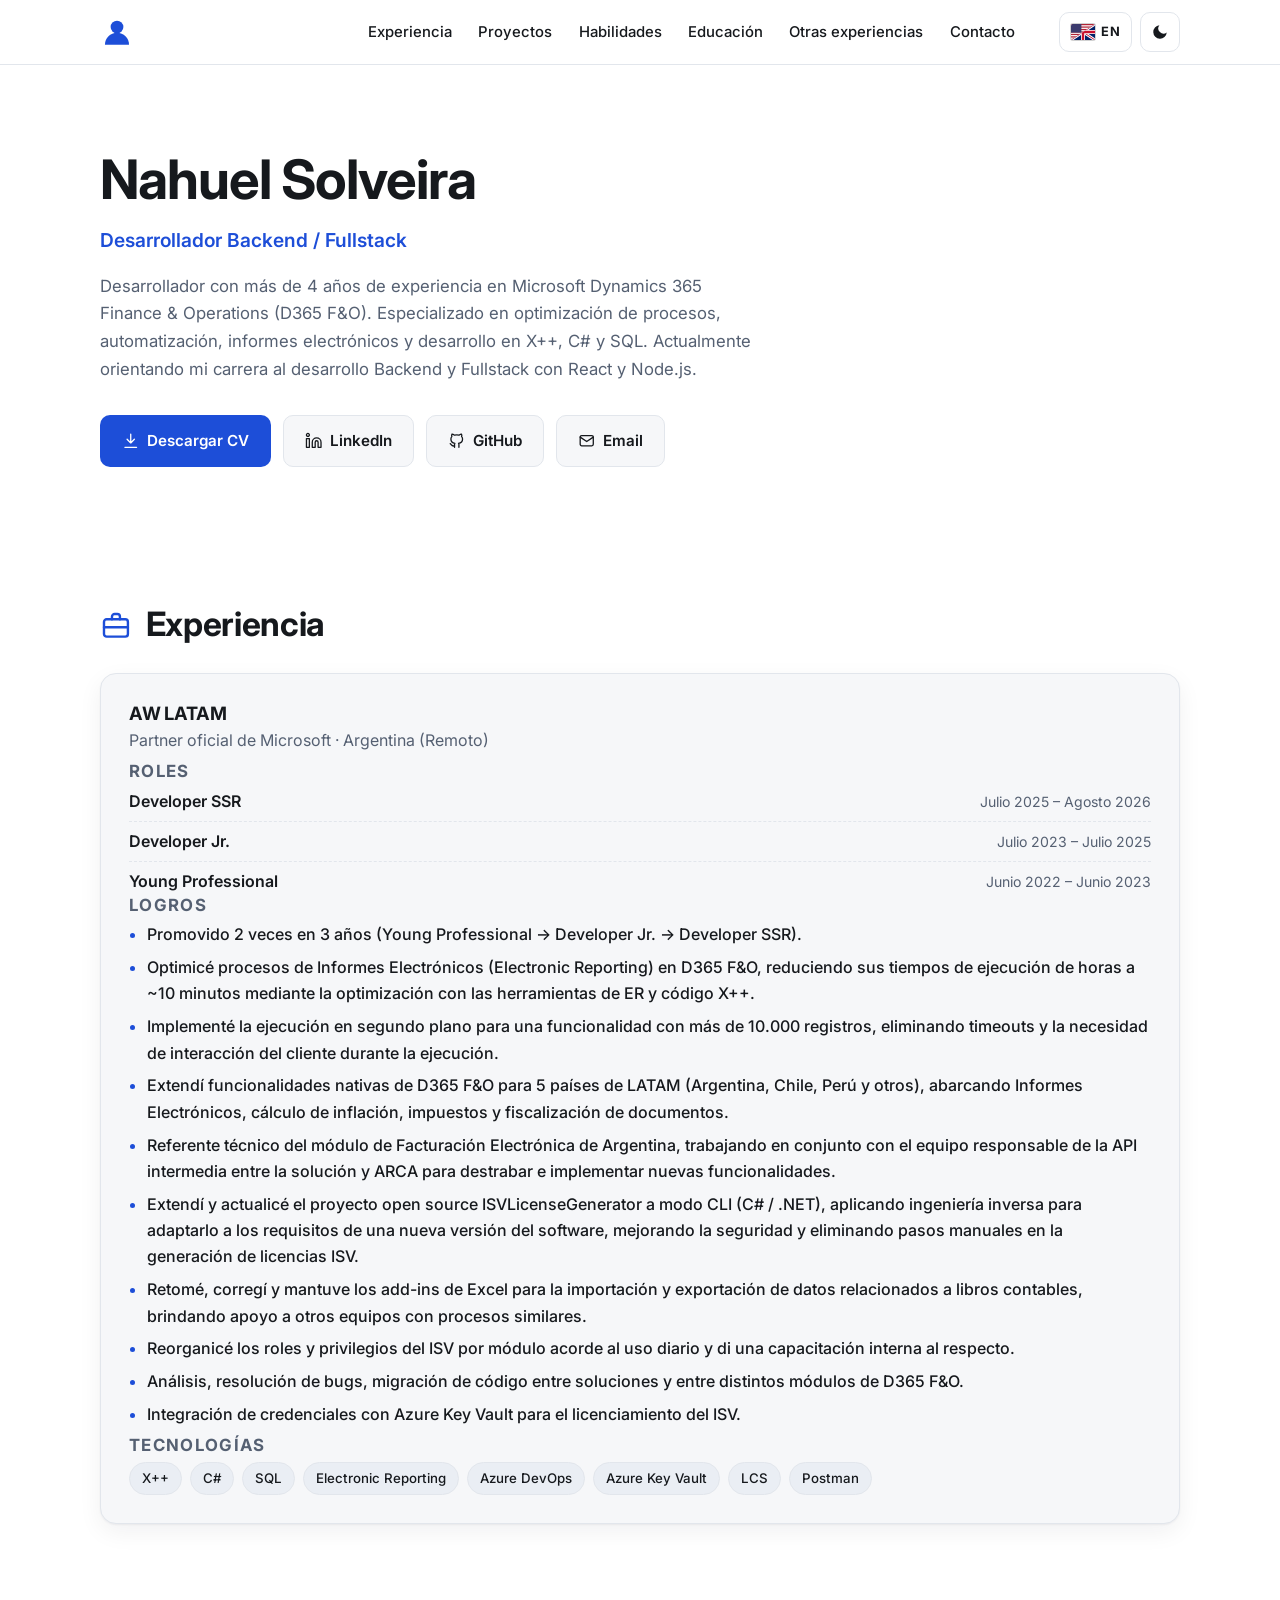
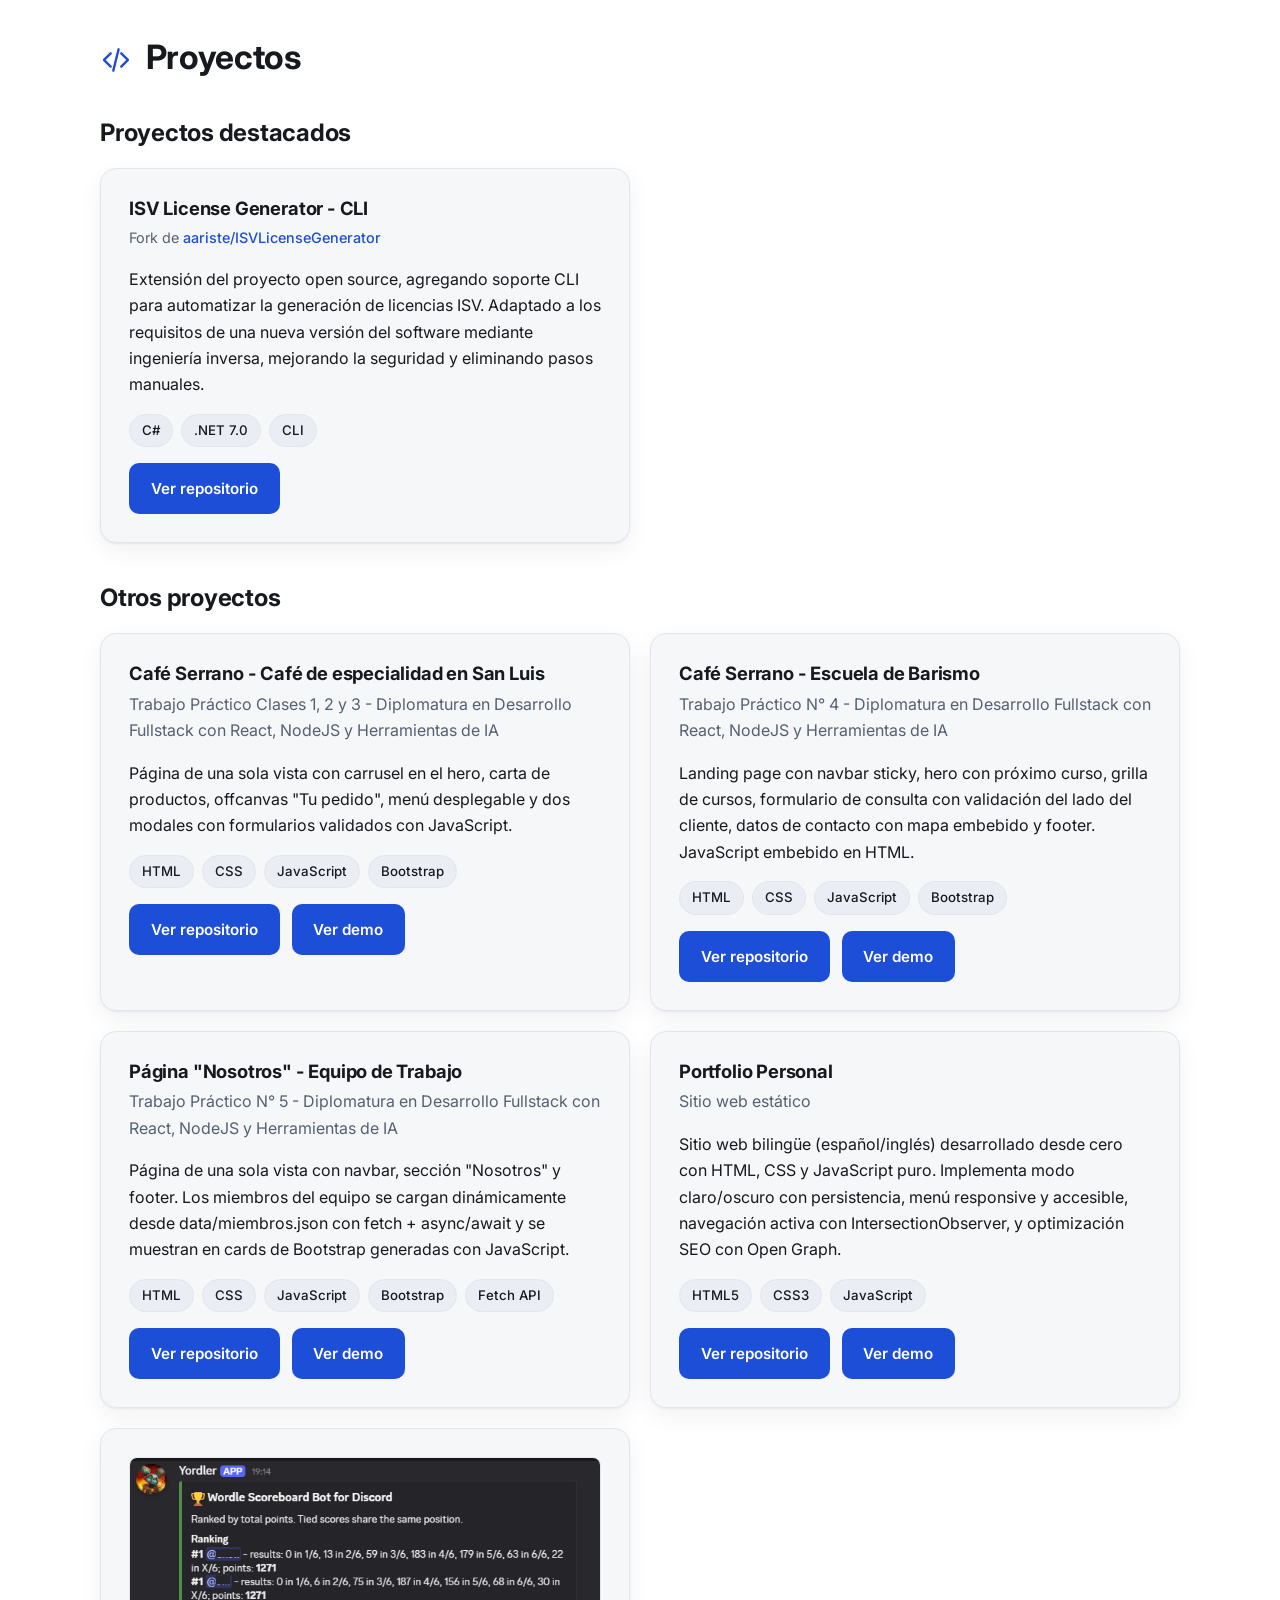
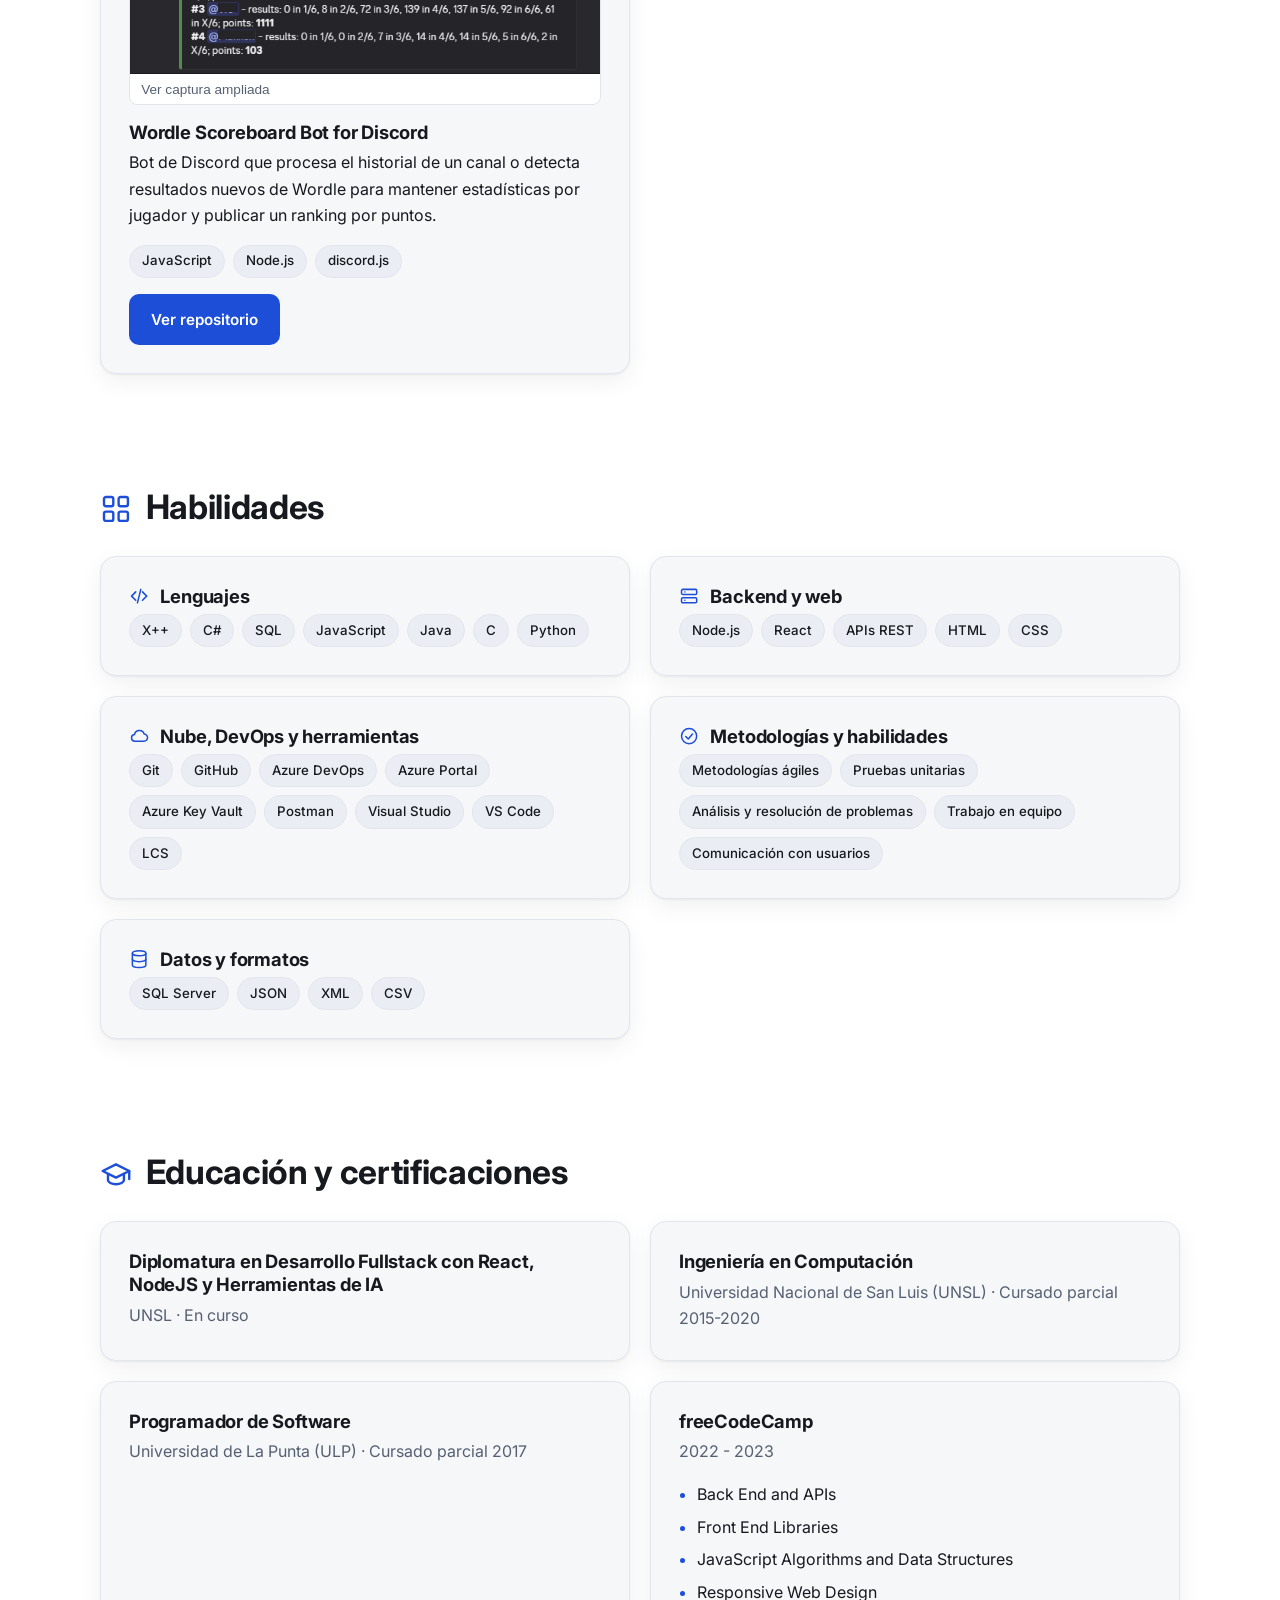
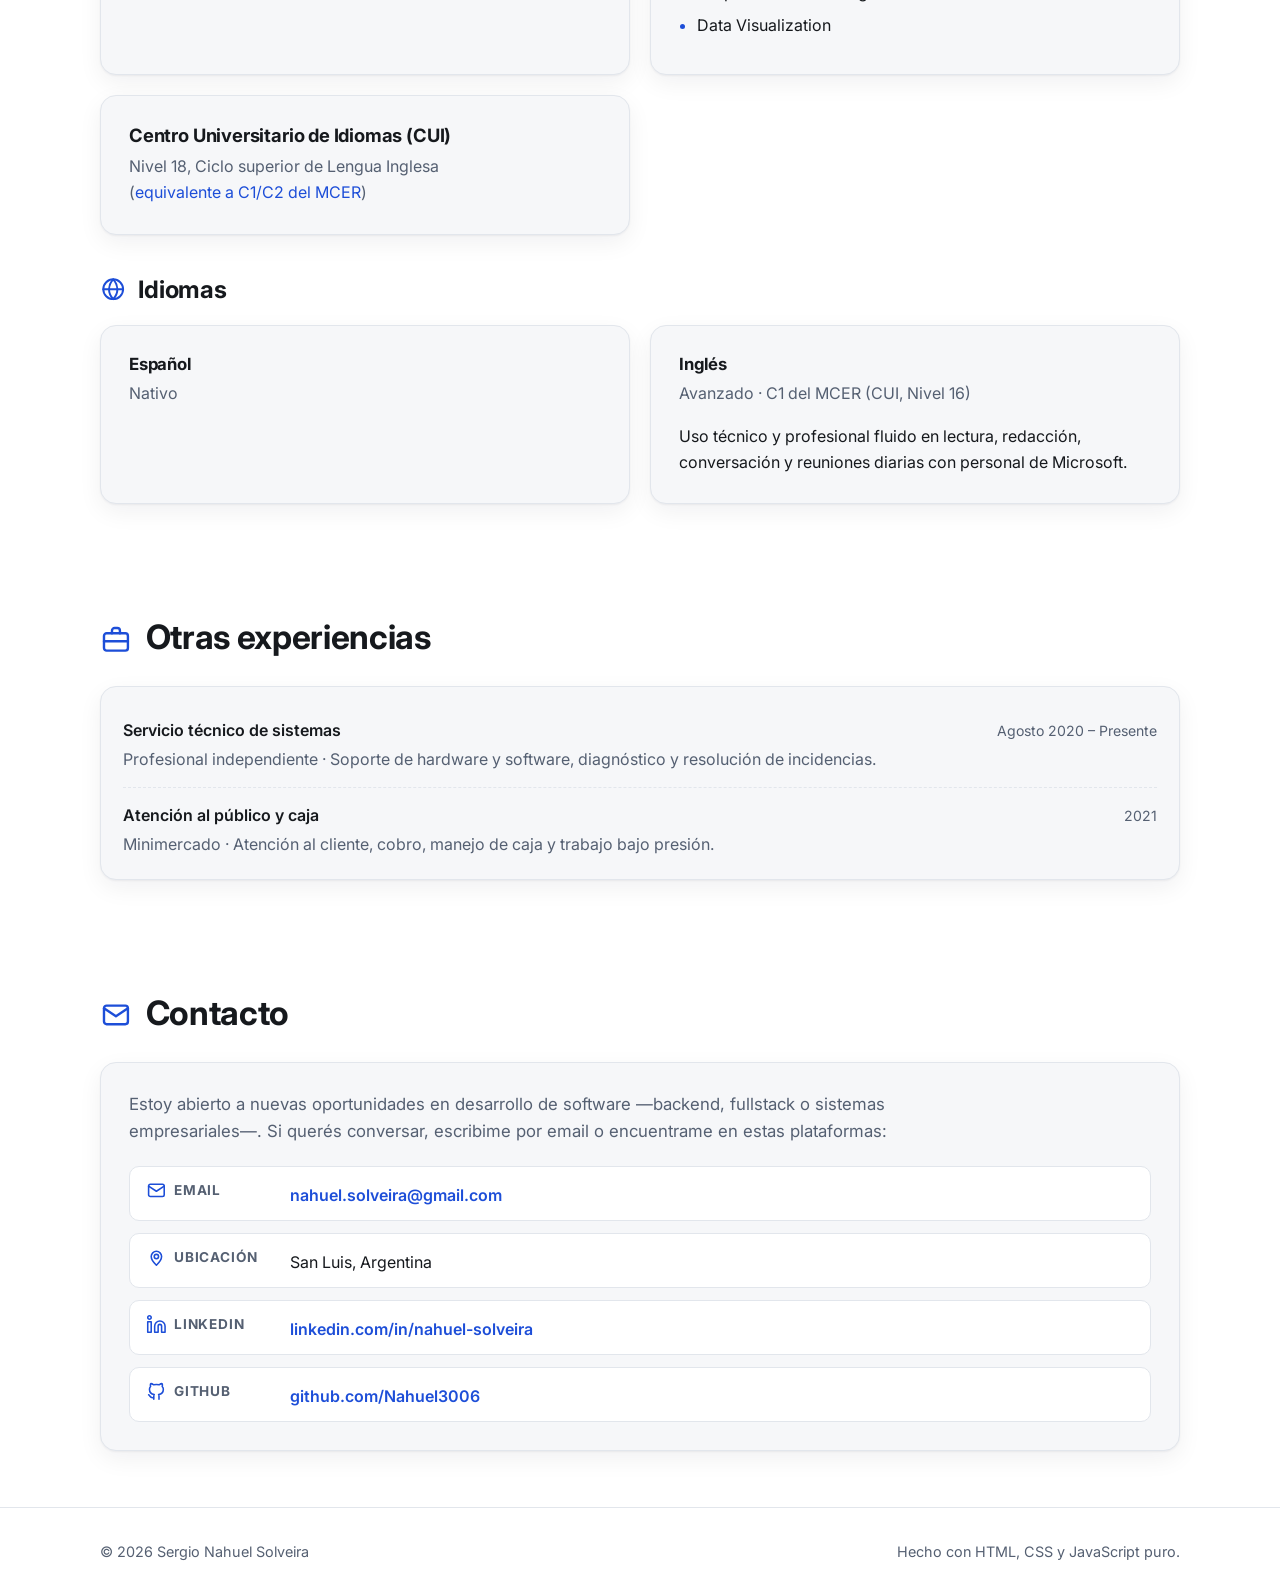
==== commit b75acafb: "agregado proyecto de wordle-discord bot" ====
--- a/index.html
+++ b/index.html
@@ -411,6 +411,29 @@
                 rel="noopener">Ver repositorio<span class="sr-only"> (se abre en una pestaña nueva)</span></a>
               <a class="btn btn-primary" href="https://nahuel3006.github.io/" target="_blank" rel="noopener">Ver
                 demo<span class="sr-only"> (se abre en una pestaña nueva)</span></a>
+            </div>
+          </article>
+
+          <article class="card">
+            <button class="project-preview-trigger" type="button" data-dialog-open="discordbot-preview"
+              aria-haspopup="dialog" aria-controls="discordbot-preview"
+              aria-label="Ampliar captura anonimizada del ranking en Discord">
+              <img src="projects/DiscordBot-preview.png" alt="" width="622" height="286" loading="lazy"
+                decoding="async">
+              <span>Ver captura ampliada</span>
+            </button>
+            <h3>Wordle Scoreboard Bot for Discord</h3>
+            <p>Bot de Discord que procesa el historial de un canal o detecta resultados nuevos de Wordle para mantener
+              estadísticas por jugador y publicar un ranking por puntos.</p>
+            <ul class="chips">
+              <li class="chip">JavaScript</li>
+              <li class="chip">Node.js</li>
+              <li class="chip">discord.js</li>
+            </ul>
+            <div class="btn-row">
+              <a class="btn btn-primary" href="https://github.com/Nahuel3006/Wordle-Scoreboard-Bot-for-Discord"
+                target="_blank" rel="noopener">Ver repositorio<span class="sr-only"> (se abre en una pestaña
+                  nueva)</span></a>
             </div>
           </article>
         </div>
@@ -639,6 +662,20 @@
     </div>
   </footer>
 
+  <dialog class="project-image-dialog" id="discordbot-preview" aria-labelledby="discordbot-preview-title">
+    <div class="project-image-dialog__header">
+      <h2 id="discordbot-preview-title">Wordle Scoreboard Bot for Discord</h2>
+      <button class="icon-btn project-image-dialog__close" type="button" data-dialog-close
+        aria-label="Cerrar vista ampliada" title="Cerrar vista ampliada"><span aria-hidden="true">&times;</span></button>
+    </div>
+    <figure>
+      <img src="projects/DiscordBot-preview.png"
+        alt="Mensaje anonimizado de Discord con la clasificación por puntos publicada por el bot." width="622"
+        height="286">
+      <figcaption>Ejemplo anonimizado; se ocultaron los nombres de usuario y el avatar.</figcaption>
+    </figure>
+  </dialog>
+
   <script src="script.js"></script>
 </body>
 
--- a/styles.css
+++ b/styles.css
@@ -517,6 +517,92 @@
   margin-top: 0;
 }
 
+.project-preview-trigger {
+  display: block;
+  width: 100%;
+  margin: 0 0 1rem;
+  padding: 0;
+  overflow: hidden;
+  border: 1px solid var(--border);
+  border-radius: 8px;
+  background: var(--bg);
+  color: var(--text);
+  text-align: left;
+  cursor: zoom-in;
+}
+
+.project-preview-trigger img {
+  display: block;
+  width: 100%;
+  height: auto;
+  aspect-ratio: 622 / 286;
+  object-fit: cover;
+}
+
+.project-preview-trigger span {
+  display: block;
+  padding: 0.45rem 0.7rem;
+  color: var(--text-muted);
+  font-size: 0.85rem;
+}
+
+.project-image-dialog {
+  width: min(960px, calc(100% - 2rem));
+  max-width: none;
+  max-height: calc(100vh - 2rem);
+  max-height: calc(100dvh - 2rem);
+  margin: auto;
+  padding: 1rem;
+  overflow: auto;
+  border: 1px solid var(--border);
+  border-radius: 12px;
+  background: var(--surface);
+  color: var(--text);
+  box-shadow: var(--shadow);
+}
+
+.project-image-dialog::backdrop {
+  background: rgba(0, 0, 0, 0.76);
+}
+
+.project-image-dialog__header {
+  display: flex;
+  align-items: flex-start;
+  justify-content: space-between;
+  gap: 1rem;
+  margin-bottom: 0.75rem;
+}
+
+.project-image-dialog__header h2 {
+  margin: 0;
+  font-size: 1.15rem;
+}
+
+.project-image-dialog__close {
+  flex: 0 0 40px;
+  font-size: 1.5rem;
+  line-height: 1;
+}
+
+.project-image-dialog figure {
+  margin: 0;
+}
+
+.project-image-dialog figure img {
+  display: block;
+  width: 100%;
+  height: auto;
+  max-height: calc(100vh - 9rem);
+  max-height: calc(100dvh - 9rem);
+  object-fit: contain;
+}
+
+.project-image-dialog figcaption {
+  margin-top: 0.75rem;
+  color: var(--text-muted);
+  font-size: 0.9rem;
+}
+
 @media (min-width: 720px) {
   .grid-2 {
     grid-template-columns: repeat(2, 1fr);
